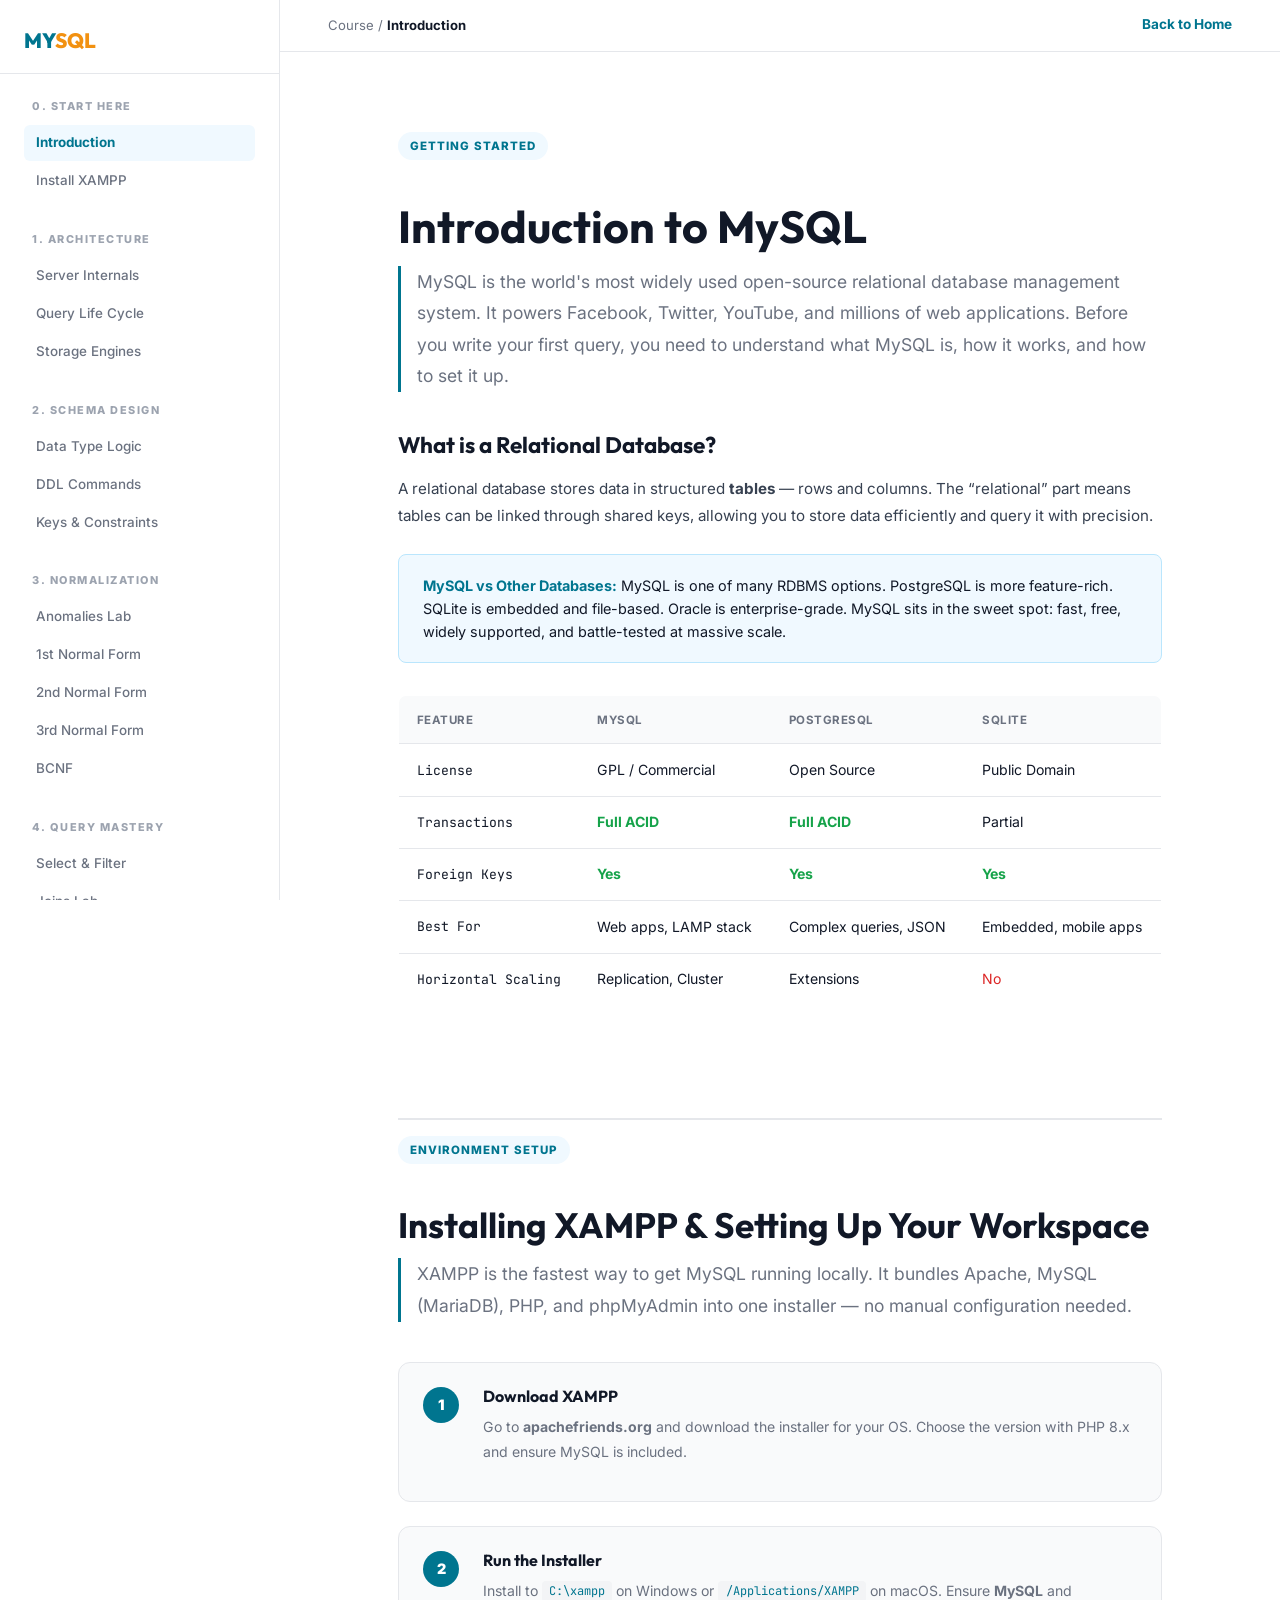
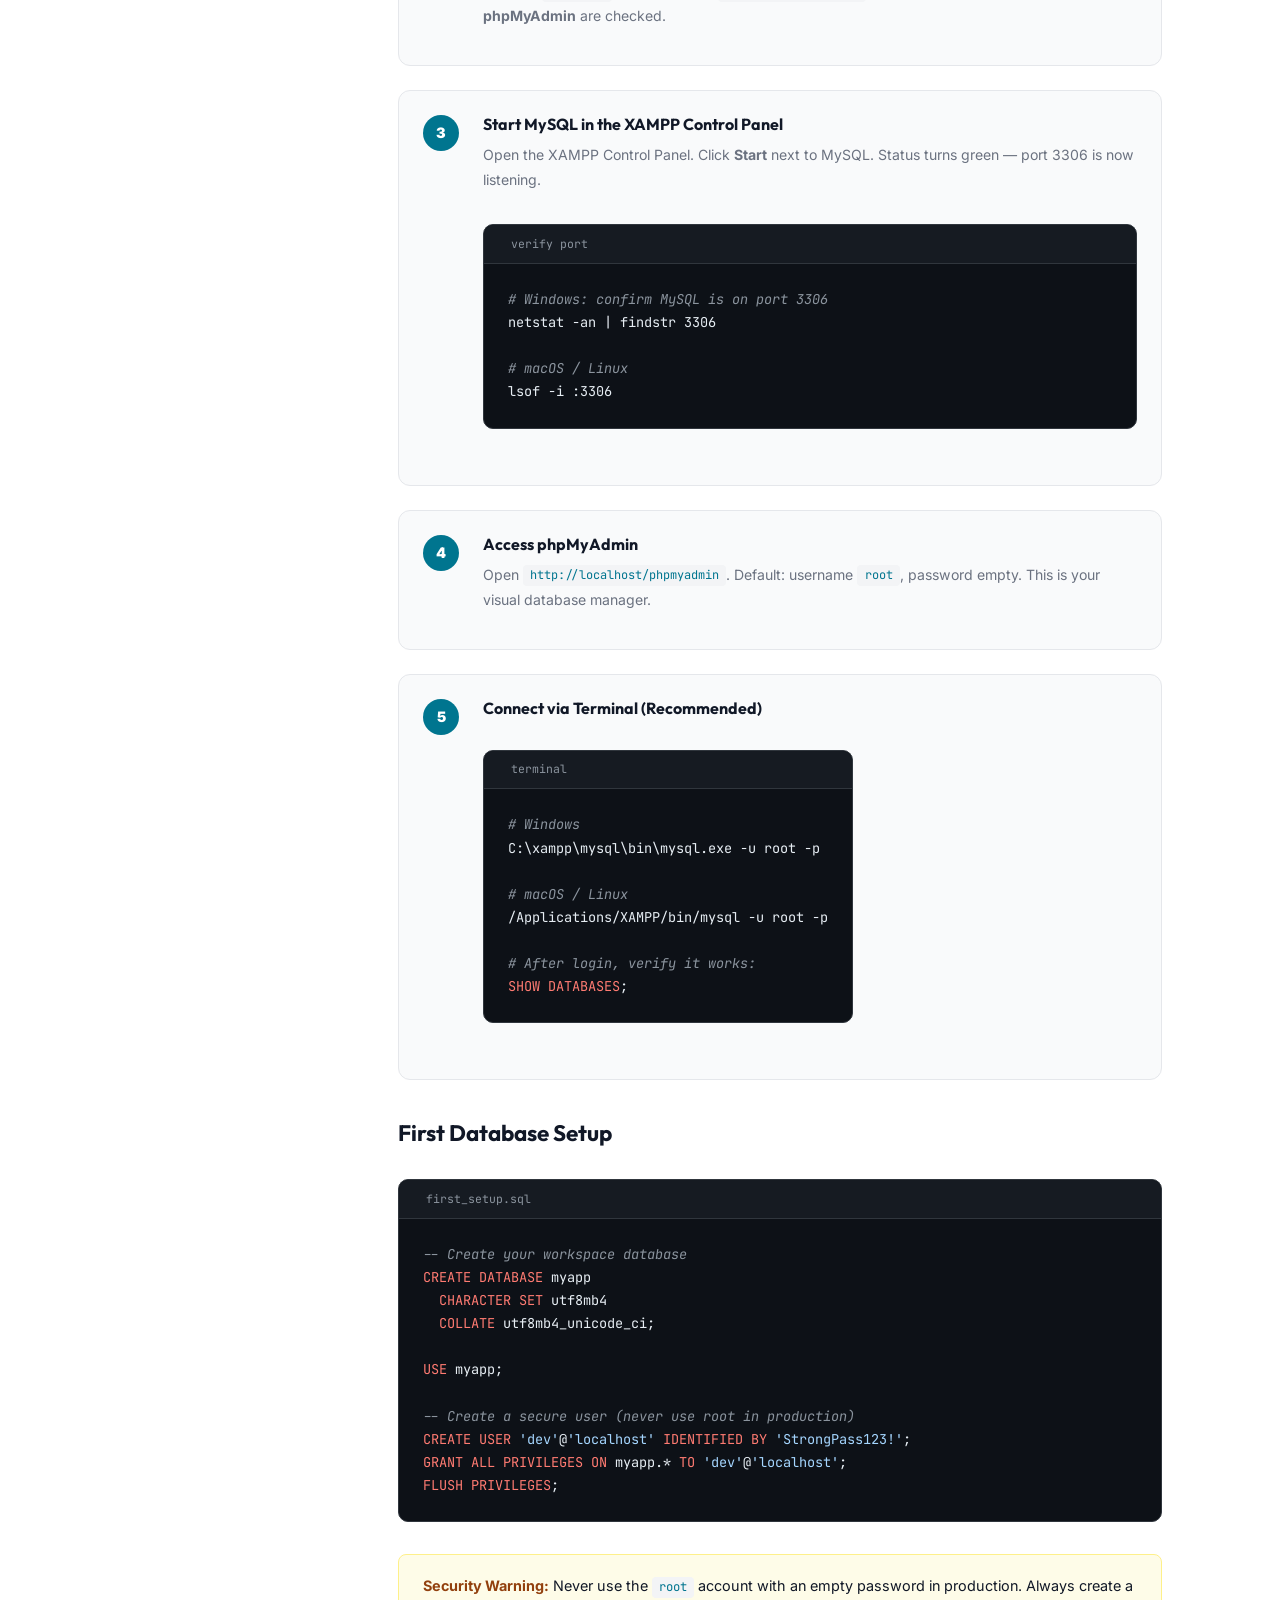
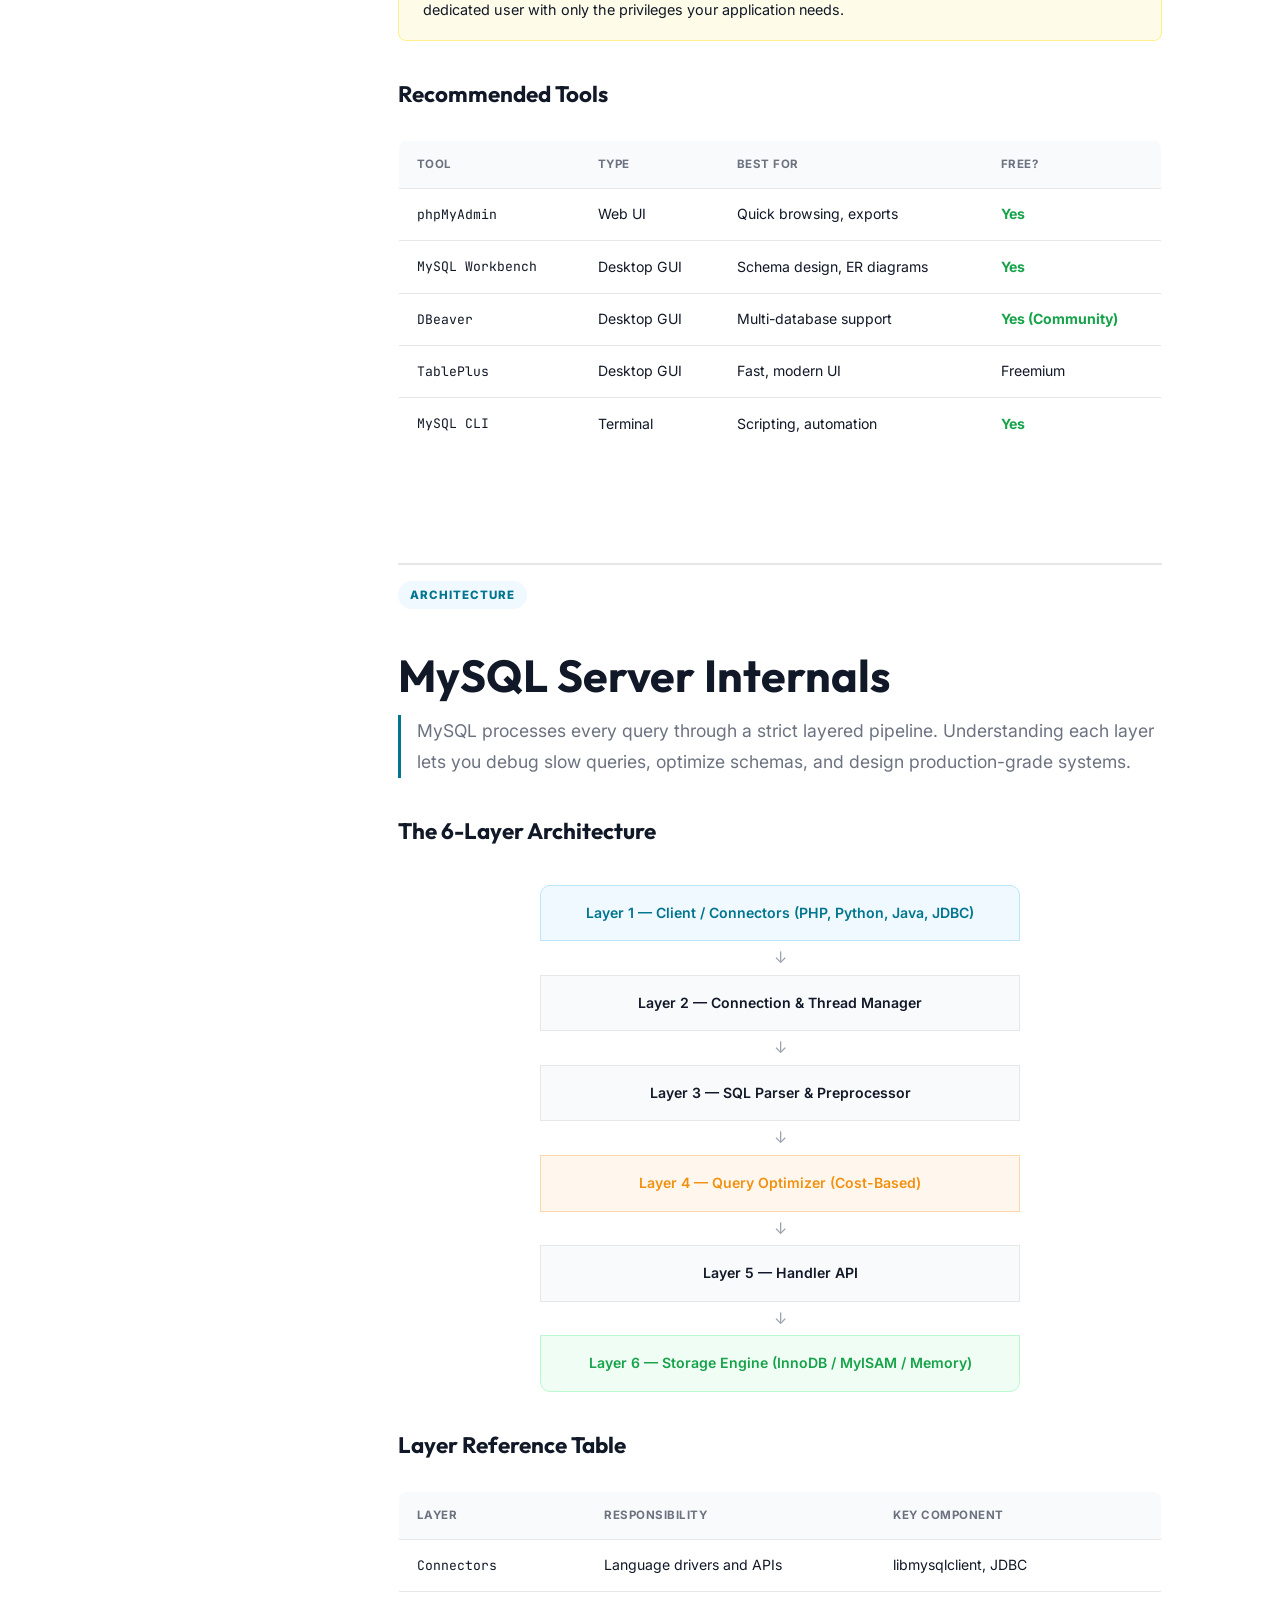
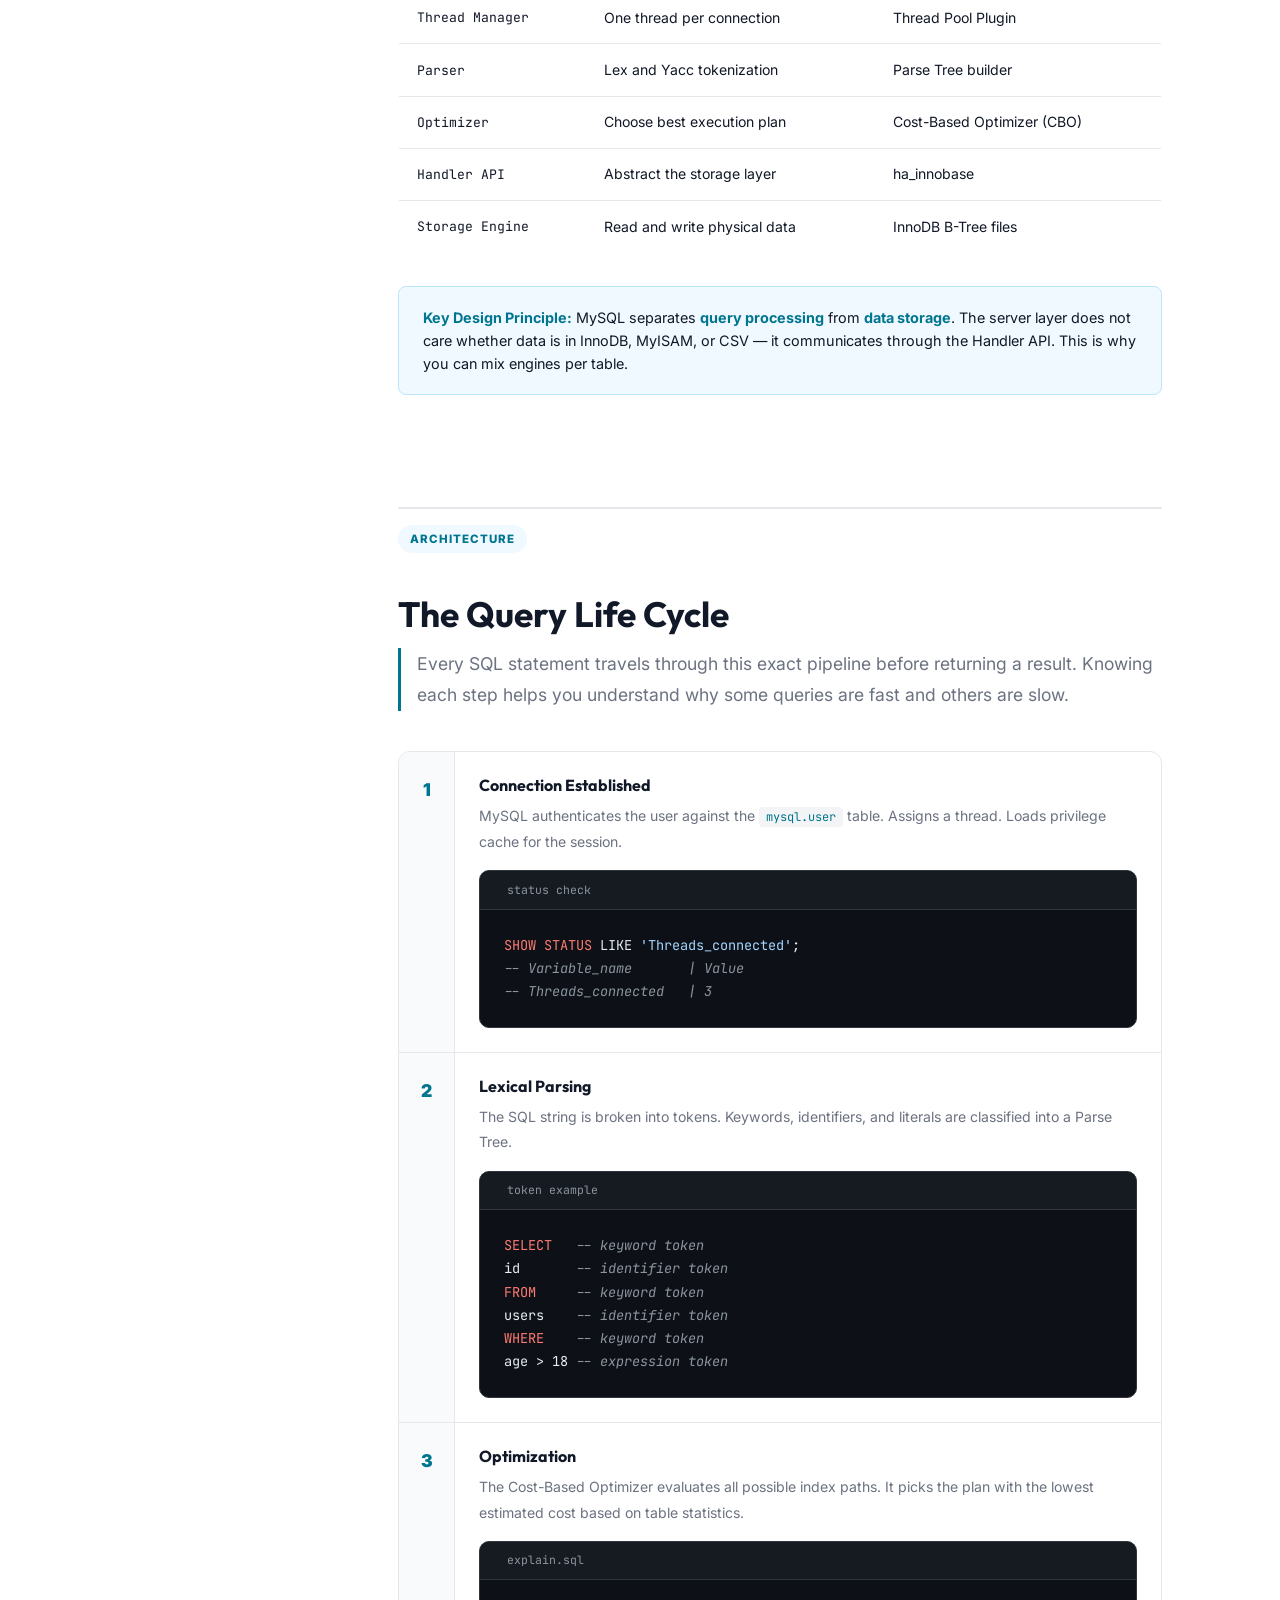
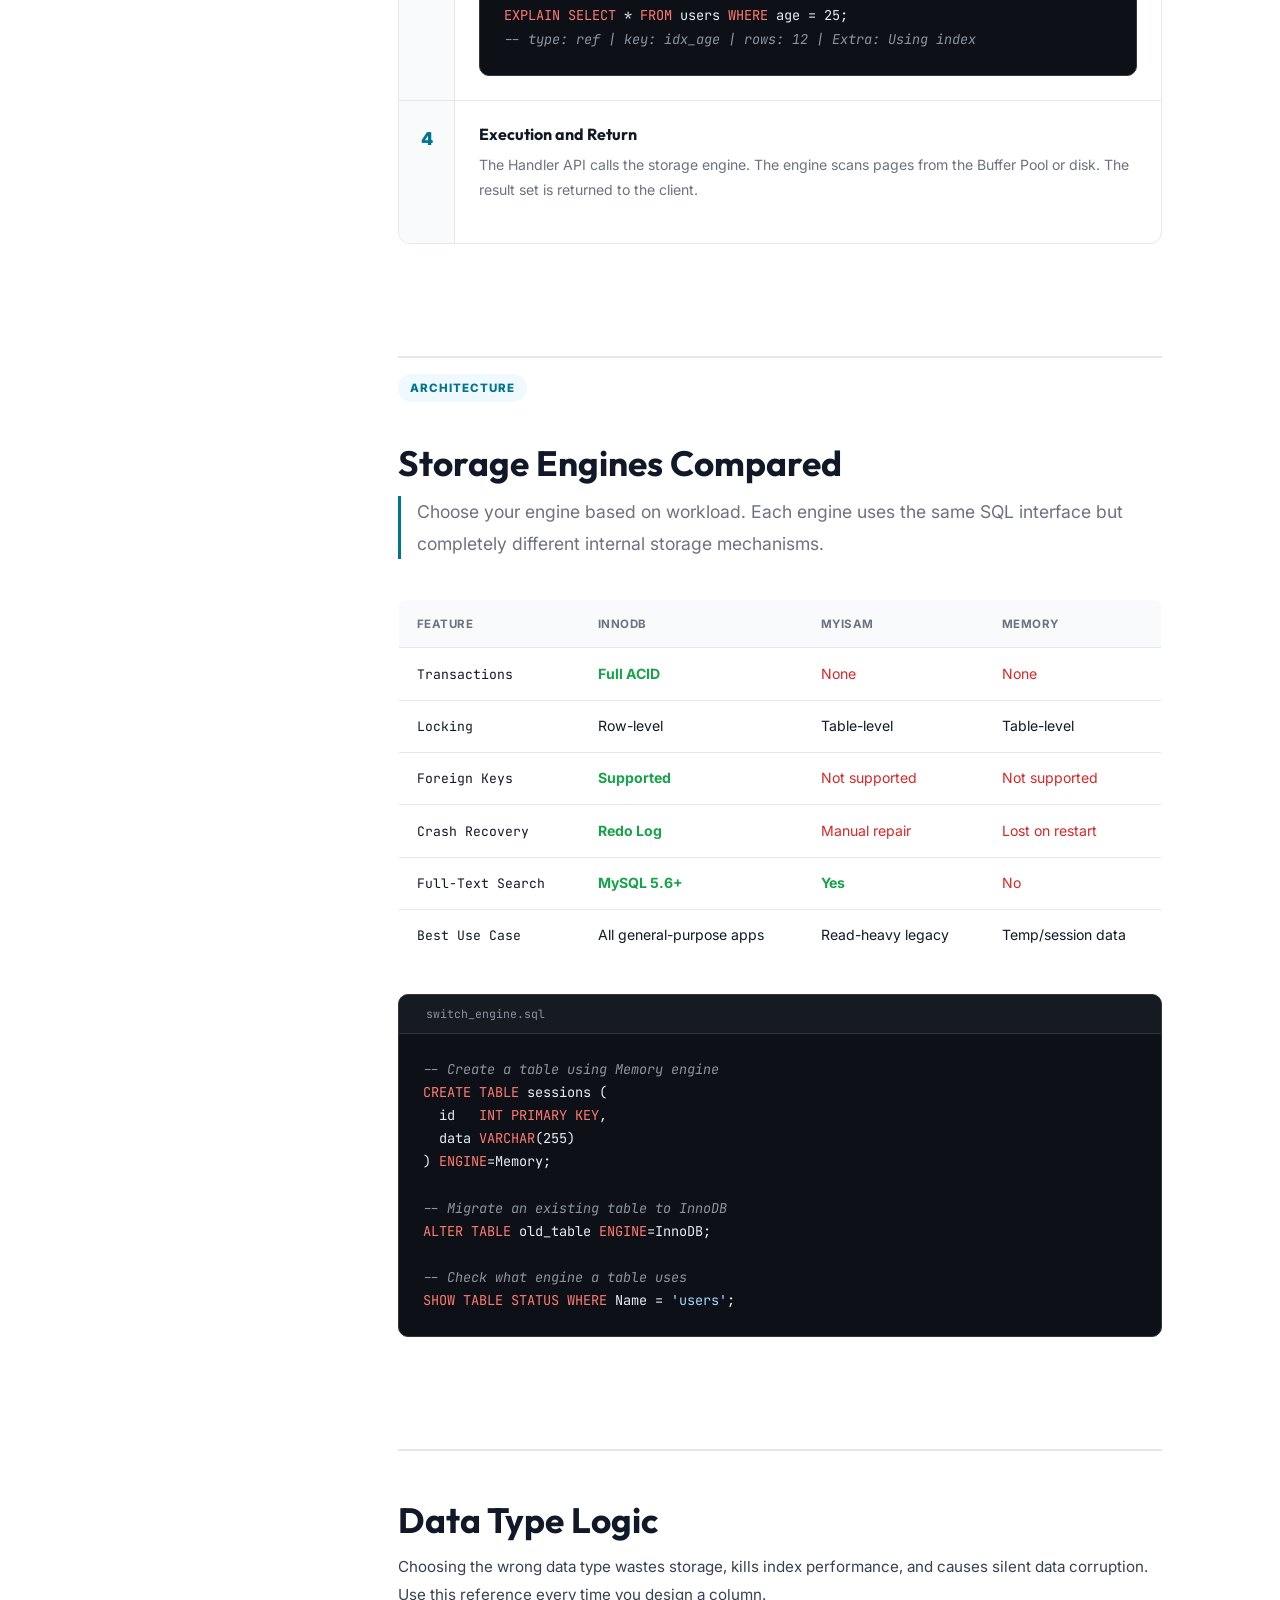
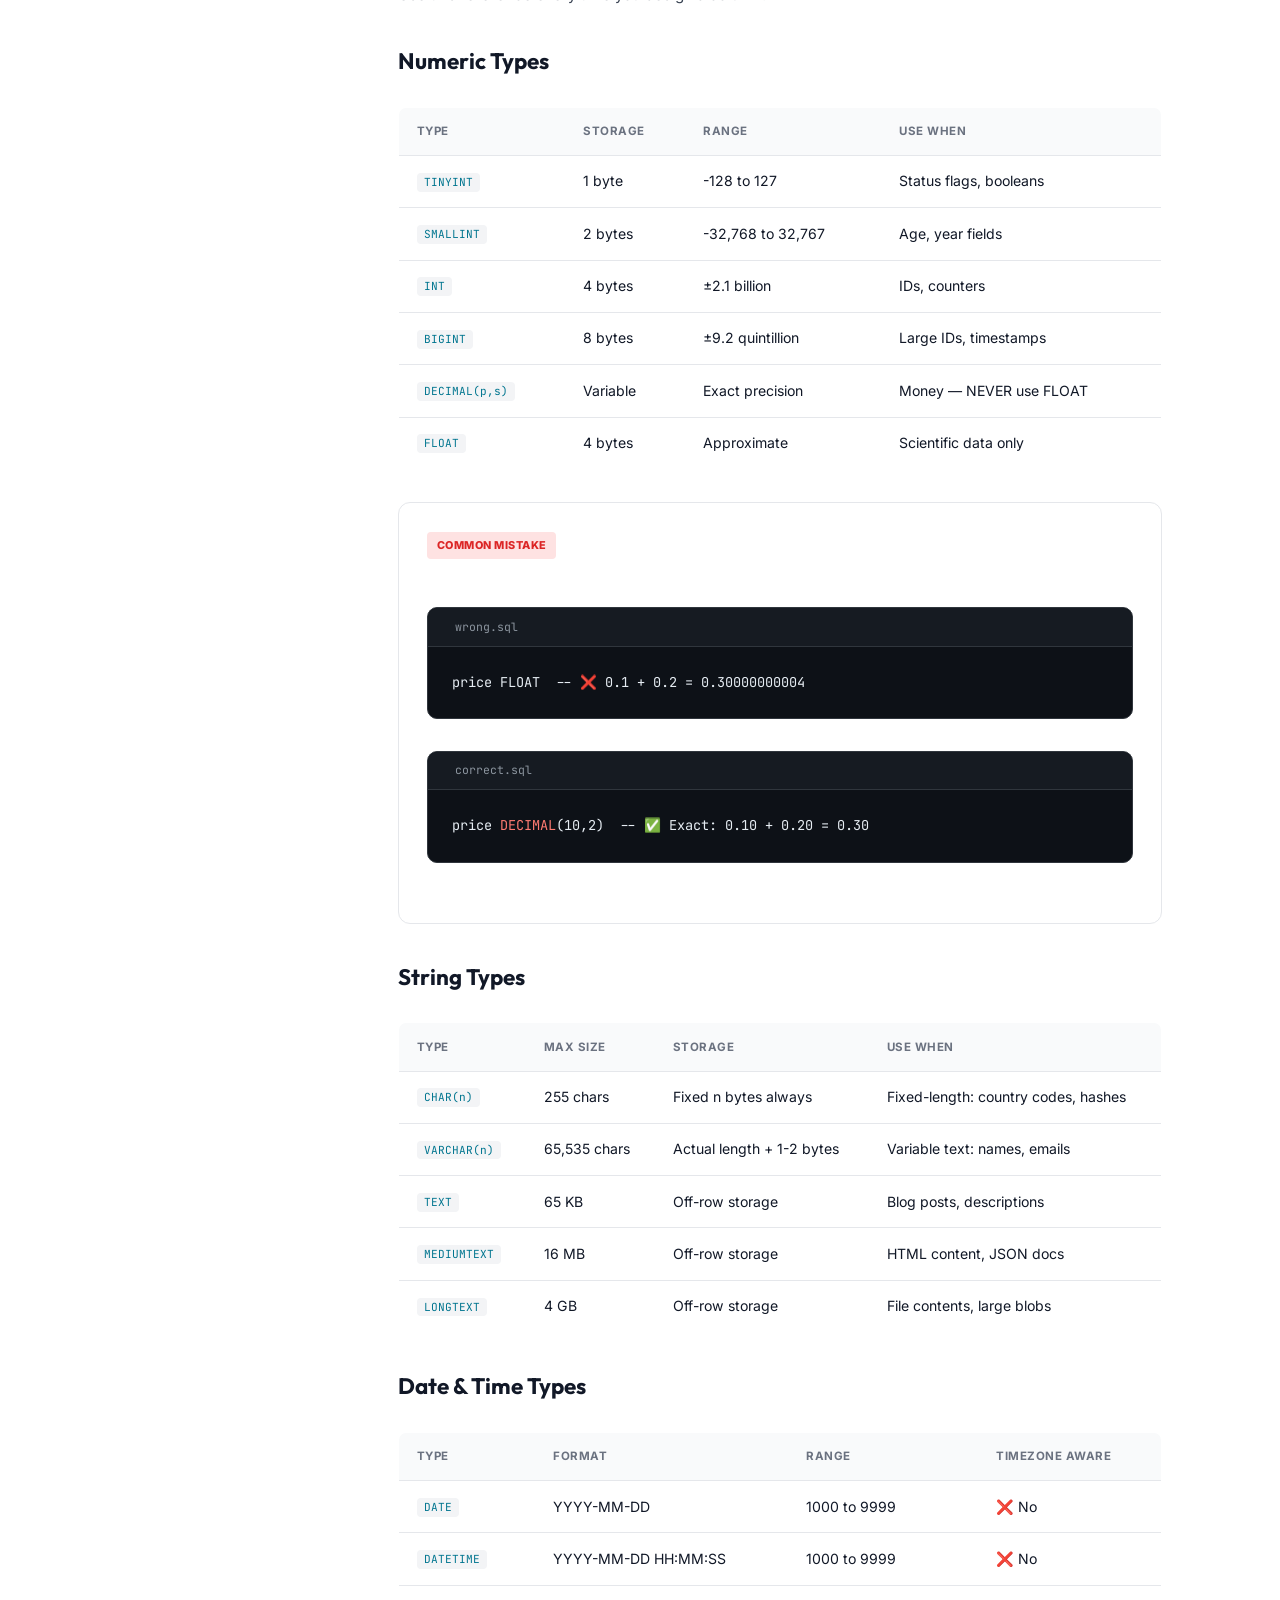
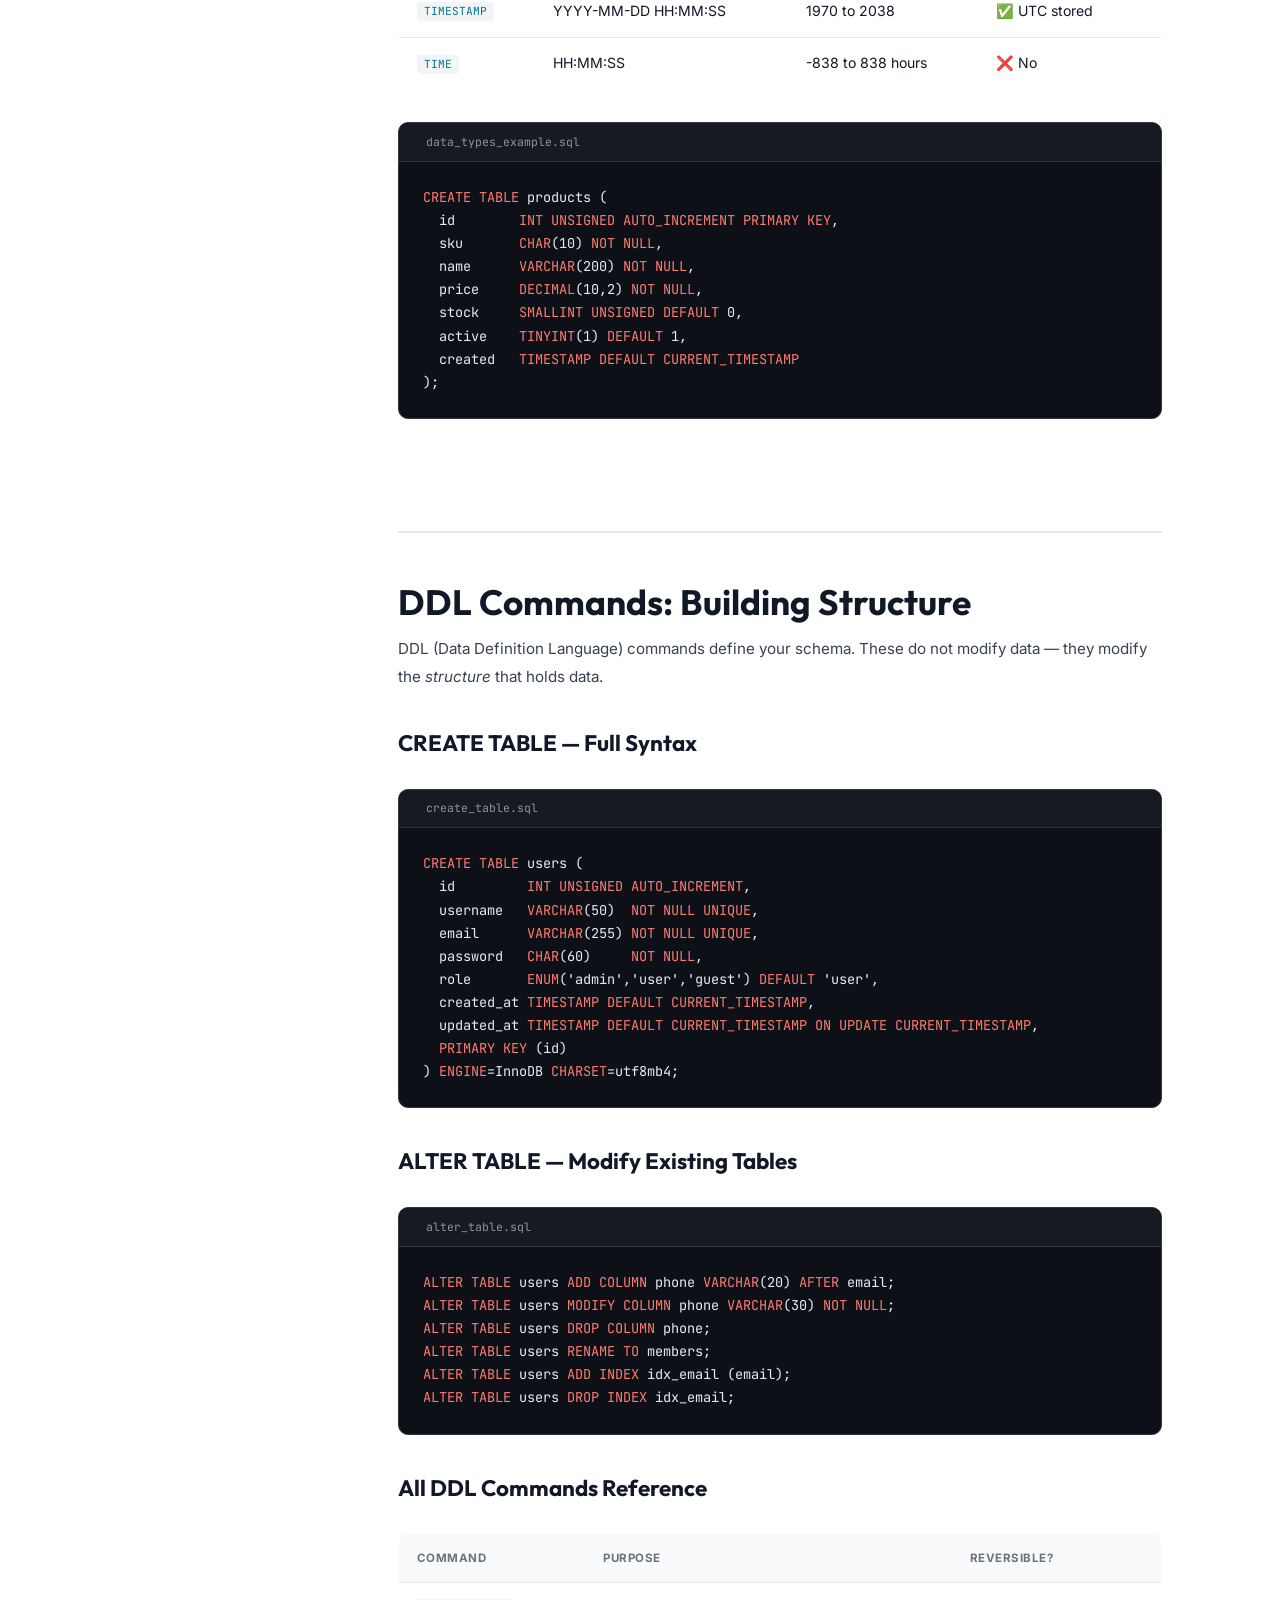
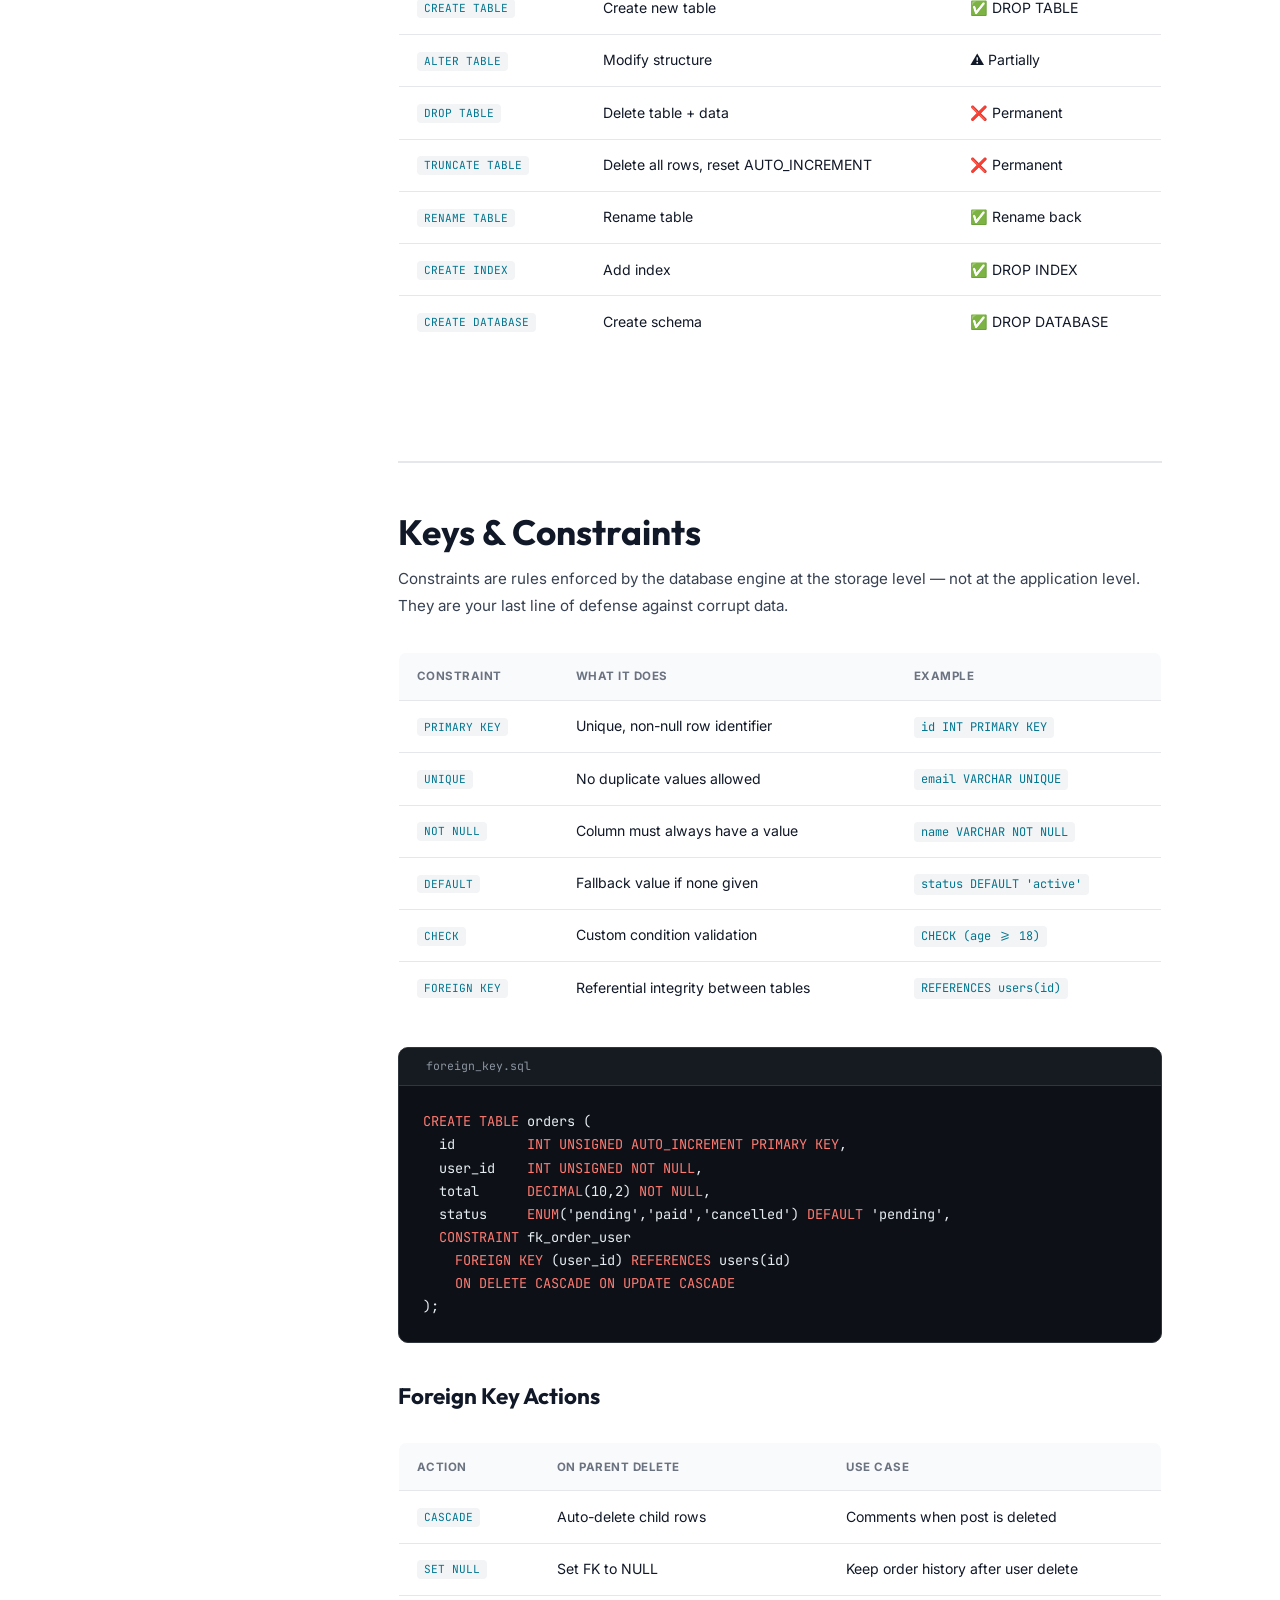
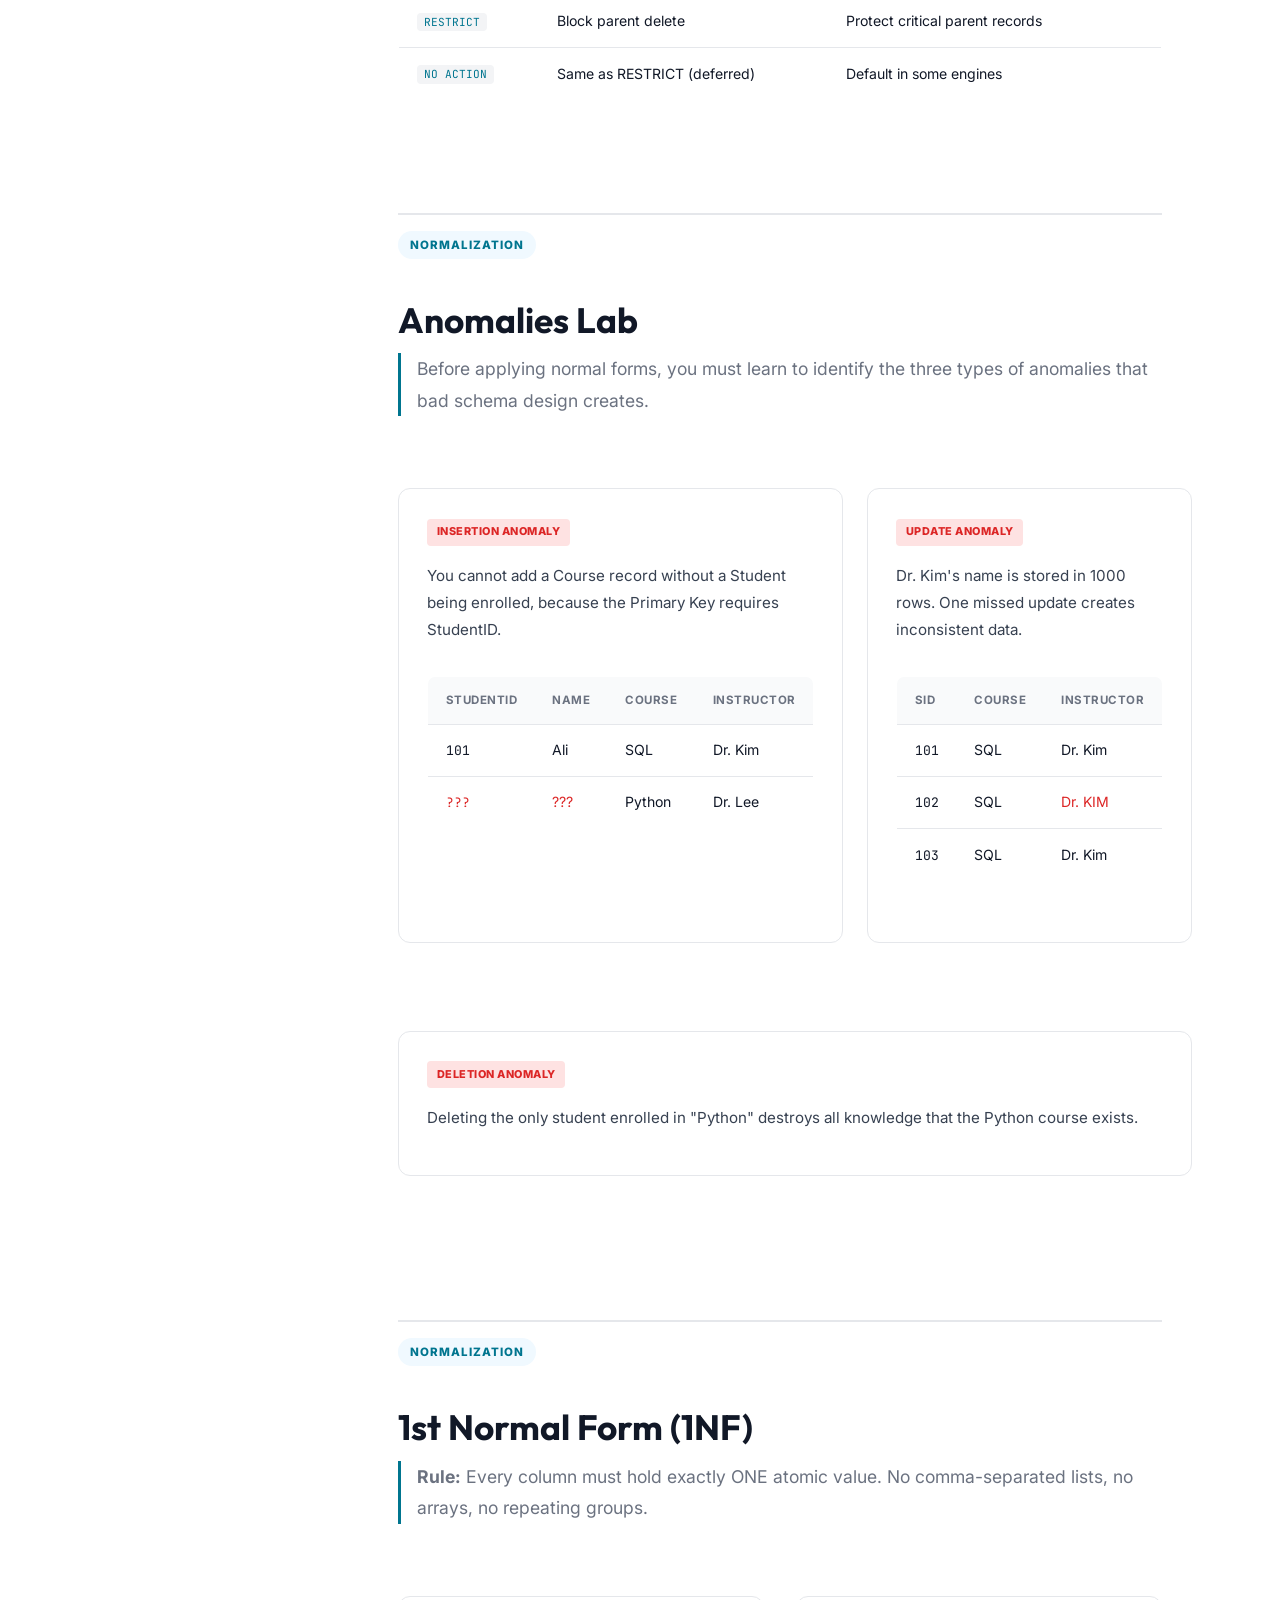
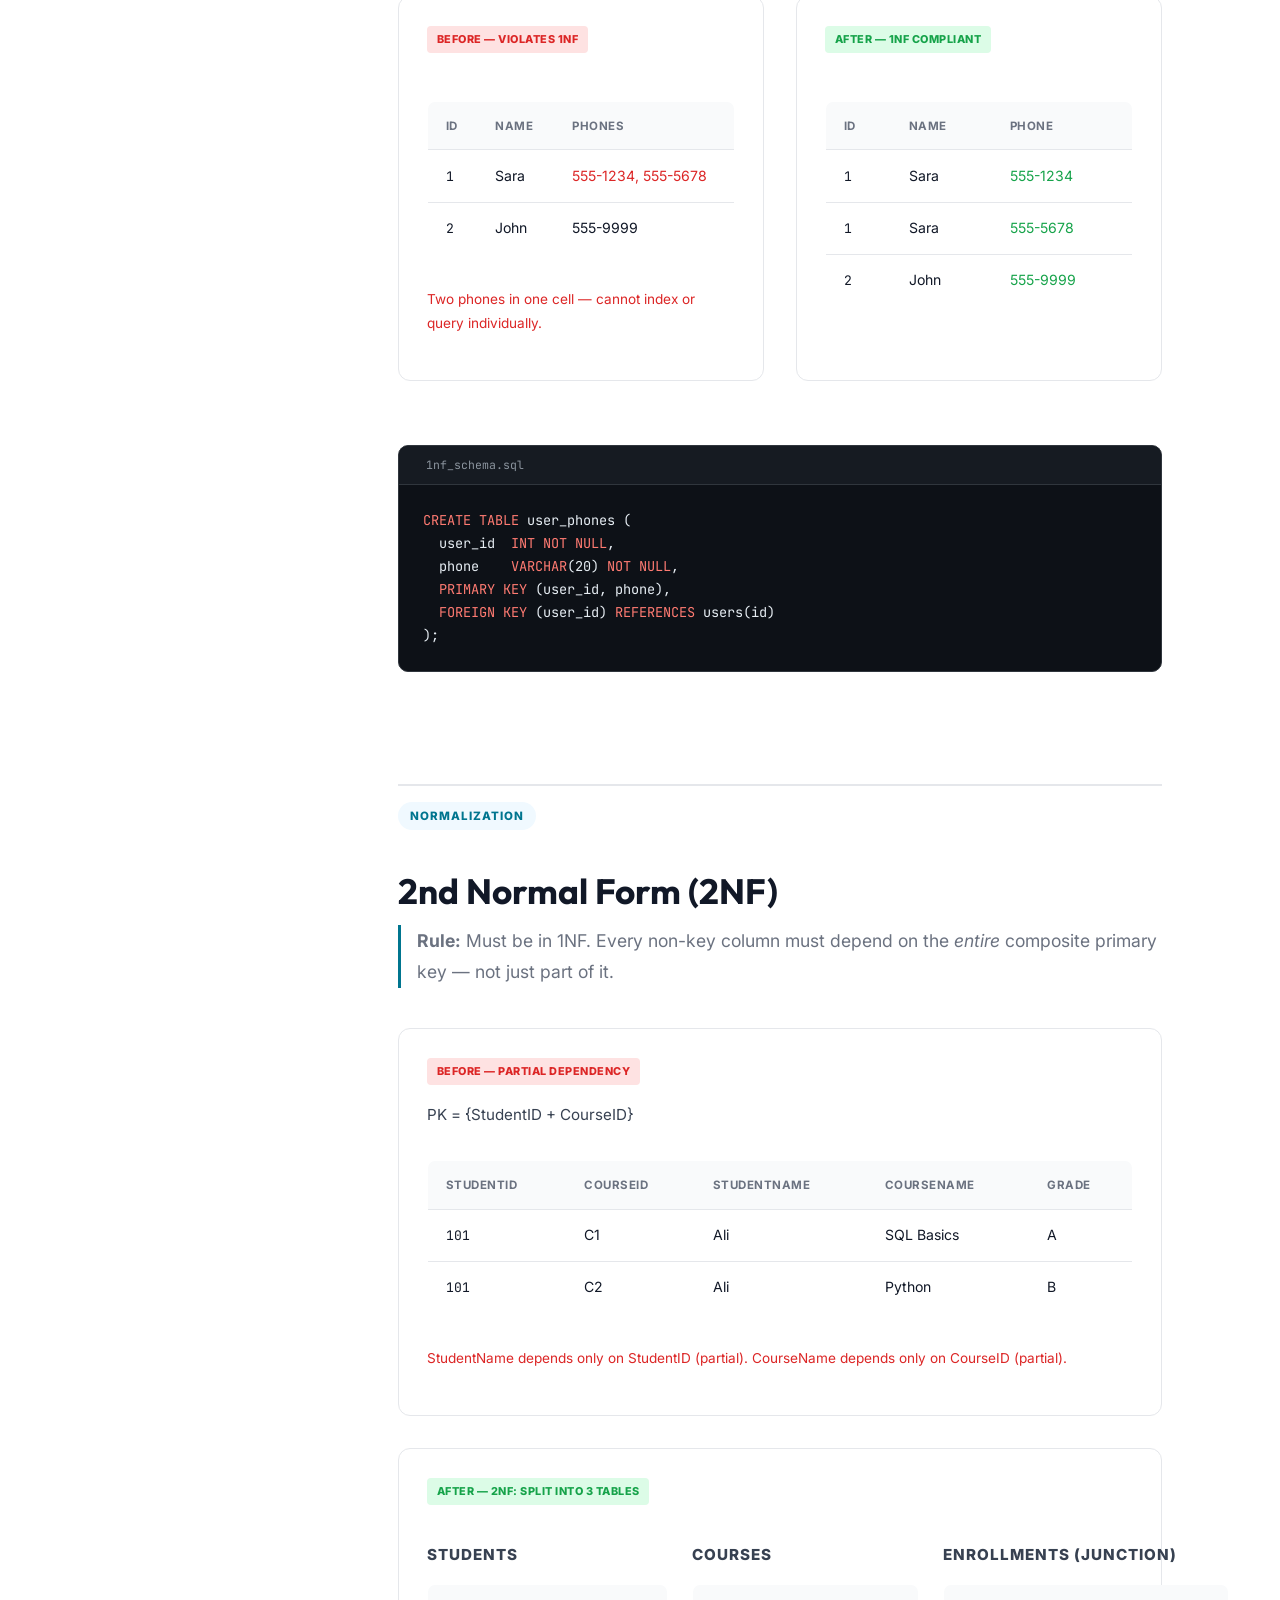
==== mysql_edu/course.html @ fa90d8f5 "add database normalization educational module with interactive labs and styling" ====
﻿<!DOCTYPE html>
<html lang="en">
<head>
    <meta charset="UTF-8">
    <meta name="viewport" content="width=device-width, initial-scale=1.0">
    <title>MySQL Mastery | Full Course</title>
    <link rel="preconnect" href="https://fonts.googleapis.com">
    <link rel="preconnect" href="https://fonts.gstatic.com" crossorigin>
    <link href="https://fonts.googleapis.com/css2?family=Outfit:wght@300;400;600;700;800&family=Inter:wght@300;400;500;600&family=JetBrains+Mono:wght@400;600&display=swap" rel="stylesheet">
    <link rel="stylesheet" href="style.css">
</head>
<body class="course-layout-v2">
    <aside class="course-sidebar">
        <div class="sidebar-logo">
            <a href="index.html"><span class="mysql-blue">MY</span><span class="mysql-orange">SQL</span></a>
        </div>
        <nav class="course-toc">
            <div class="toc-group">
                <span class="toc-title">0. START HERE</span>
                <a href="#intro" class="toc-link active">Introduction</a>
                <a href="#setup-xampp" class="toc-link">Install XAMPP</a>
            </div>
            <div class="toc-group">
                <span class="toc-title">1. ARCHITECTURE</span>
                <a href="#arch-internals" class="toc-link">Server Internals</a>
                <a href="#arch-flow" class="toc-link">Query Life Cycle</a>
                <a href="#arch-engines" class="toc-link">Storage Engines</a>
            </div>
            <div class="toc-group">
                <span class="toc-title">2. SCHEMA DESIGN</span>
                <a href="#design-types" class="toc-link">Data Type Logic</a>
                <a href="#design-ddl" class="toc-link">DDL Commands</a>
                <a href="#design-constraints" class="toc-link">Keys &amp; Constraints</a>
            </div>
            <div class="toc-group">
                <span class="toc-title">3. NORMALIZATION</span>
                <a href="#norm-concept" class="toc-link">Anomalies Lab</a>
                <a href="#norm-1nf" class="toc-link">1st Normal Form</a>
                <a href="#norm-2nf" class="toc-link">2nd Normal Form</a>
                <a href="#norm-3nf" class="toc-link">3rd Normal Form</a>
                <a href="#norm-bcnf" class="toc-link">BCNF</a>
            </div>
            <div class="toc-group">
                <span class="toc-title">4. QUERY MASTERY</span>
                <a href="#query-basics" class="toc-link">Select &amp; Filter</a>
                <a href="#query-joins" class="toc-link">Joins Lab</a>
                <a href="#query-agg" class="toc-link">Aggregation</a>
                <a href="#query-sub" class="toc-link">Subqueries &amp; CTEs</a>
            </div>
            <div class="toc-group">
                <span class="toc-title">5. PERFORMANCE</span>
                <a href="#perf-indexing" class="toc-link">Indexing B-Tree</a>
                <a href="#perf-explain" class="toc-link">EXPLAIN Command</a>
                <a href="#perf-acid" class="toc-link">ACID &amp; Transactions</a>
            </div>
        </nav>
    </aside>
    <main class="course-main">
        <header class="course-top-nav">
            <div class="breadcrumb">Course / <span id="current-module">Introduction</span></div>
            <a href="index.html" class="back-home">Back to Home</a>
        </header>
        <div class="content-wrapper"><section id="intro" class="doc-section">
<div class="section-badge">Getting Started</div>
<h1>Introduction to MySQL</h1>
<p class="section-intro">MySQL is the world's most widely used open-source relational database management system. It powers Facebook, Twitter, YouTube, and millions of web applications. Before you write your first query, you need to understand what MySQL is, how it works, and how to set it up.</p>

<h3>What is a Relational Database?</h3>
<p>A relational database stores data in structured <strong>tables</strong> &mdash; rows and columns. The &ldquo;relational&rdquo; part means tables can be linked through shared keys, allowing you to store data efficiently and query it with precision.</p>

<div class="info-box">
<strong>MySQL vs Other Databases:</strong> MySQL is one of many RDBMS options. PostgreSQL is more feature-rich. SQLite is embedded and file-based. Oracle is enterprise-grade. MySQL sits in the sweet spot: fast, free, widely supported, and battle-tested at massive scale.
</div>

<table class="doc-table">
<thead><tr><th>Feature</th><th>MySQL</th><th>PostgreSQL</th><th>SQLite</th></tr></thead>
<tbody>
<tr><td>License</td><td>GPL / Commercial</td><td>Open Source</td><td>Public Domain</td></tr>
<tr><td>Transactions</td><td class="yes">Full ACID</td><td class="yes">Full ACID</td><td>Partial</td></tr>
<tr><td>Foreign Keys</td><td class="yes">Yes</td><td class="yes">Yes</td><td class="yes">Yes</td></tr>
<tr><td>Best For</td><td>Web apps, LAMP stack</td><td>Complex queries, JSON</td><td>Embedded, mobile apps</td></tr>
<tr><td>Horizontal Scaling</td><td>Replication, Cluster</td><td>Extensions</td><td class="no">No</td></tr>
</tbody>
</table>
</section>

<section id="setup-xampp" class="doc-section">
<div class="section-badge">Environment Setup</div>
<h2>Installing XAMPP &amp; Setting Up Your Workspace</h2>
<p class="section-intro">XAMPP is the fastest way to get MySQL running locally. It bundles Apache, MySQL (MariaDB), PHP, and phpMyAdmin into one installer &mdash; no manual configuration needed.</p>

<div class="install-steps">
  <div class="install-step">
    <div class="install-step-num">1</div>
    <div class="install-step-body">
      <h4>Download XAMPP</h4>
      <p>Go to <strong>apachefriends.org</strong> and download the installer for your OS. Choose the version with PHP 8.x and ensure MySQL is included.</p>
    </div>
  </div>
  <div class="install-step">
    <div class="install-step-num">2</div>
    <div class="install-step-body">
      <h4>Run the Installer</h4>
      <p>Install to <code>C:\xampp</code> on Windows or <code>/Applications/XAMPP</code> on macOS. Ensure <strong>MySQL</strong> and <strong>phpMyAdmin</strong> are checked.</p>
    </div>
  </div>
  <div class="install-step">
    <div class="install-step-num">3</div>
    <div class="install-step-body">
      <h4>Start MySQL in the XAMPP Control Panel</h4>
      <p>Open the XAMPP Control Panel. Click <strong>Start</strong> next to MySQL. Status turns green &mdash; port 3306 is now listening.</p>
      <div class="code-editor"><div class="editor-header">verify port</div>
<pre><span class="cm"># Windows: confirm MySQL is on port 3306</span>
netstat -an | findstr 3306

<span class="cm"># macOS / Linux</span>
lsof -i :3306</pre></div>
    </div>
  </div>
  <div class="install-step">
    <div class="install-step-num">4</div>
    <div class="install-step-body">
      <h4>Access phpMyAdmin</h4>
      <p>Open <code>http://localhost/phpmyadmin</code>. Default: username <code>root</code>, password empty. This is your visual database manager.</p>
    </div>
  </div>
  <div class="install-step">
    <div class="install-step-num">5</div>
    <div class="install-step-body">
      <h4>Connect via Terminal (Recommended)</h4>
      <div class="code-editor"><div class="editor-header">terminal</div>
<pre><span class="cm"># Windows</span>
C:\xampp\mysql\bin\mysql.exe -u root -p

<span class="cm"># macOS / Linux</span>
/Applications/XAMPP/bin/mysql -u root -p

<span class="cm"># After login, verify it works:</span>
<span class="k">SHOW DATABASES</span>;</pre></div>
    </div>
  </div>
</div>

<h3>First Database Setup</h3>
<div class="code-editor"><div class="editor-header">first_setup.sql</div>
<pre><span class="cm">-- Create your workspace database</span>
<span class="k">CREATE DATABASE</span> myapp
  <span class="k">CHARACTER SET</span> utf8mb4
  <span class="k">COLLATE</span> utf8mb4_unicode_ci;

<span class="k">USE</span> myapp;

<span class="cm">-- Create a secure user (never use root in production)</span>
<span class="k">CREATE USER</span> <span class="str">'dev'</span>@<span class="str">'localhost'</span> <span class="k">IDENTIFIED BY</span> <span class="str">'StrongPass123!'</span>;
<span class="k">GRANT ALL PRIVILEGES ON</span> myapp.* <span class="k">TO</span> <span class="str">'dev'</span>@<span class="str">'localhost'</span>;
<span class="k">FLUSH PRIVILEGES</span>;</pre></div>

<div class="warn-box">
<strong>Security Warning:</strong> Never use the <code>root</code> account with an empty password in production. Always create a dedicated user with only the privileges your application needs.
</div>

<h3>Recommended Tools</h3>
<table class="doc-table">
<thead><tr><th>Tool</th><th>Type</th><th>Best For</th><th>Free?</th></tr></thead>
<tbody>
<tr><td>phpMyAdmin</td><td>Web UI</td><td>Quick browsing, exports</td><td class="yes">Yes</td></tr>
<tr><td>MySQL Workbench</td><td>Desktop GUI</td><td>Schema design, ER diagrams</td><td class="yes">Yes</td></tr>
<tr><td>DBeaver</td><td>Desktop GUI</td><td>Multi-database support</td><td class="yes">Yes (Community)</td></tr>
<tr><td>TablePlus</td><td>Desktop GUI</td><td>Fast, modern UI</td><td>Freemium</td></tr>
<tr><td>MySQL CLI</td><td>Terminal</td><td>Scripting, automation</td><td class="yes">Yes</td></tr>
</tbody>
</table>
</section><section id="arch-internals" class="doc-section">
<div class="section-badge">Architecture</div>
<h1>MySQL Server Internals</h1>
<p class="section-intro">MySQL processes every query through a strict layered pipeline. Understanding each layer lets you debug slow queries, optimize schemas, and design production-grade systems.</p>

<h3>The 6-Layer Architecture</h3>
<div class="visual-arch-map">
  <div class="arch-box blue">Layer 1 &mdash; Client / Connectors (PHP, Python, Java, JDBC)</div>
  <div class="arch-arrow">&#8595;</div>
  <div class="arch-box">Layer 2 &mdash; Connection &amp; Thread Manager</div>
  <div class="arch-arrow">&#8595;</div>
  <div class="arch-box">Layer 3 &mdash; SQL Parser &amp; Preprocessor</div>
  <div class="arch-arrow">&#8595;</div>
  <div class="arch-box orange">Layer 4 &mdash; Query Optimizer (Cost-Based)</div>
  <div class="arch-arrow">&#8595;</div>
  <div class="arch-box">Layer 5 &mdash; Handler API</div>
  <div class="arch-arrow">&#8595;</div>
  <div class="arch-box green">Layer 6 &mdash; Storage Engine (InnoDB / MyISAM / Memory)</div>
</div>

<h3>Layer Reference Table</h3>
<table class="doc-table">
  <thead><tr><th>Layer</th><th>Responsibility</th><th>Key Component</th></tr></thead>
  <tbody>
    <tr><td>Connectors</td><td>Language drivers and APIs</td><td>libmysqlclient, JDBC</td></tr>
    <tr><td>Thread Manager</td><td>One thread per connection</td><td>Thread Pool Plugin</td></tr>
    <tr><td>Parser</td><td>Lex and Yacc tokenization</td><td>Parse Tree builder</td></tr>
    <tr><td>Optimizer</td><td>Choose best execution plan</td><td>Cost-Based Optimizer (CBO)</td></tr>
    <tr><td>Handler API</td><td>Abstract the storage layer</td><td>ha_innobase</td></tr>
    <tr><td>Storage Engine</td><td>Read and write physical data</td><td>InnoDB B-Tree files</td></tr>
  </tbody>
</table>

<div class="info-box">
<strong>Key Design Principle:</strong> MySQL separates <strong>query processing</strong> from <strong>data storage</strong>. The server layer does not care whether data is in InnoDB, MyISAM, or CSV &mdash; it communicates through the Handler API. This is why you can mix engines per table.
</div>
</section>

<section id="arch-flow" class="doc-section">
<div class="section-badge">Architecture</div>
<h2>The Query Life Cycle</h2>
<p class="section-intro">Every SQL statement travels through this exact pipeline before returning a result. Knowing each step helps you understand why some queries are fast and others are slow.</p>

<div class="step-blocks">
  <div class="step-block">
    <div class="step-num">1</div>
    <div class="step-body">
      <h4>Connection Established</h4>
      <p>MySQL authenticates the user against the <code>mysql.user</code> table. Assigns a thread. Loads privilege cache for the session.</p>
      <div class="code-editor"><div class="editor-header">status check</div>
<pre><span class="k">SHOW STATUS</span> LIKE <span class="str">'Threads_connected'</span>;
<span class="cm">-- Variable_name       | Value</span>
<span class="cm">-- Threads_connected   | 3</span></pre></div>
    </div>
  </div>
  <div class="step-block">
    <div class="step-num">2</div>
    <div class="step-body">
      <h4>Lexical Parsing</h4>
      <p>The SQL string is broken into tokens. Keywords, identifiers, and literals are classified into a Parse Tree.</p>
      <div class="code-editor"><div class="editor-header">token example</div>
<pre><span class="k">SELECT</span>   <span class="cm">-- keyword token</span>
id       <span class="cm">-- identifier token</span>
<span class="k">FROM</span>     <span class="cm">-- keyword token</span>
users    <span class="cm">-- identifier token</span>
<span class="k">WHERE</span>    <span class="cm">-- keyword token</span>
age &gt; 18 <span class="cm">-- expression token</span></pre></div>
    </div>
  </div>
  <div class="step-block">
    <div class="step-num">3</div>
    <div class="step-body">
      <h4>Optimization</h4>
      <p>The Cost-Based Optimizer evaluates all possible index paths. It picks the plan with the lowest estimated cost based on table statistics.</p>
      <div class="code-editor"><div class="editor-header">explain.sql</div>
<pre><span class="k">EXPLAIN SELECT</span> * <span class="k">FROM</span> users <span class="k">WHERE</span> age = 25;
<span class="cm">-- type: ref | key: idx_age | rows: 12 | Extra: Using index</span></pre></div>
    </div>
  </div>
  <div class="step-block">
    <div class="step-num">4</div>
    <div class="step-body">
      <h4>Execution and Return</h4>
      <p>The Handler API calls the storage engine. The engine scans pages from the Buffer Pool or disk. The result set is returned to the client.</p>
    </div>
  </div>
</div>
</section>

<section id="arch-engines" class="doc-section">
<div class="section-badge">Architecture</div>
<h2>Storage Engines Compared</h2>
<p class="section-intro">Choose your engine based on workload. Each engine uses the same SQL interface but completely different internal storage mechanisms.</p>

<table class="doc-table">
  <thead><tr><th>Feature</th><th>InnoDB</th><th>MyISAM</th><th>Memory</th></tr></thead>
  <tbody>
    <tr><td>Transactions</td><td class="yes">Full ACID</td><td class="no">None</td><td class="no">None</td></tr>
    <tr><td>Locking</td><td>Row-level</td><td>Table-level</td><td>Table-level</td></tr>
    <tr><td>Foreign Keys</td><td class="yes">Supported</td><td class="no">Not supported</td><td class="no">Not supported</td></tr>
    <tr><td>Crash Recovery</td><td class="yes">Redo Log</td><td class="no">Manual repair</td><td class="no">Lost on restart</td></tr>
    <tr><td>Full-Text Search</td><td class="yes">MySQL 5.6+</td><td class="yes">Yes</td><td class="no">No</td></tr>
    <tr><td>Best Use Case</td><td>All general-purpose apps</td><td>Read-heavy legacy</td><td>Temp/session data</td></tr>
  </tbody>
</table>

<div class="code-editor"><div class="editor-header">switch_engine.sql</div>
<pre><span class="cm">-- Create a table using Memory engine</span>
<span class="k">CREATE TABLE</span> sessions (
  id   <span class="k">INT PRIMARY KEY</span>,
  data <span class="k">VARCHAR</span>(255)
) <span class="k">ENGINE</span>=Memory;

<span class="cm">-- Migrate an existing table to InnoDB</span>
<span class="k">ALTER TABLE</span> old_table <span class="k">ENGINE</span>=InnoDB;

<span class="cm">-- Check what engine a table uses</span>
<span class="k">SHOW TABLE STATUS</span> <span class="k">WHERE</span> Name = <span class="str">'users'</span>;</pre></div>
</section>
<section id="design-types" class="doc-section">
<h2>Data Type Logic</h2>
<p>Choosing the wrong data type wastes storage, kills index performance, and causes silent data corruption. Use this reference every time you design a column.</p>

<h3>Numeric Types</h3>
<table class="doc-table">
  <thead><tr><th>Type</th><th>Storage</th><th>Range</th><th>Use When</th></tr></thead>
  <tbody>
    <tr><td><code>TINYINT</code></td><td>1 byte</td><td>-128 to 127</td><td>Status flags, booleans</td></tr>
    <tr><td><code>SMALLINT</code></td><td>2 bytes</td><td>-32,768 to 32,767</td><td>Age, year fields</td></tr>
    <tr><td><code>INT</code></td><td>4 bytes</td><td>±2.1 billion</td><td>IDs, counters</td></tr>
    <tr><td><code>BIGINT</code></td><td>8 bytes</td><td>±9.2 quintillion</td><td>Large IDs, timestamps</td></tr>
    <tr><td><code>DECIMAL(p,s)</code></td><td>Variable</td><td>Exact precision</td><td>Money — NEVER use FLOAT</td></tr>
    <tr><td><code>FLOAT</code></td><td>4 bytes</td><td>Approximate</td><td>Scientific data only</td></tr>
  </tbody>
</table>

<div class="lab-box"><span class="lab-tag error">Common Mistake</span>
<div class="code-editor"><div class="editor-header">wrong.sql</div>
<pre>price FLOAT  -- ❌ 0.1 + 0.2 = 0.30000000004</pre></div>
<div class="code-editor"><div class="editor-header">correct.sql</div>
<pre>price <span class="k">DECIMAL</span>(10,2)  -- ✅ Exact: 0.10 + 0.20 = 0.30</pre></div>
</div>

<h3>String Types</h3>
<table class="doc-table">
  <thead><tr><th>Type</th><th>Max Size</th><th>Storage</th><th>Use When</th></tr></thead>
  <tbody>
    <tr><td><code>CHAR(n)</code></td><td>255 chars</td><td>Fixed n bytes always</td><td>Fixed-length: country codes, hashes</td></tr>
    <tr><td><code>VARCHAR(n)</code></td><td>65,535 chars</td><td>Actual length + 1-2 bytes</td><td>Variable text: names, emails</td></tr>
    <tr><td><code>TEXT</code></td><td>65 KB</td><td>Off-row storage</td><td>Blog posts, descriptions</td></tr>
    <tr><td><code>MEDIUMTEXT</code></td><td>16 MB</td><td>Off-row storage</td><td>HTML content, JSON docs</td></tr>
    <tr><td><code>LONGTEXT</code></td><td>4 GB</td><td>Off-row storage</td><td>File contents, large blobs</td></tr>
  </tbody>
</table>

<h3>Date & Time Types</h3>
<table class="doc-table">
  <thead><tr><th>Type</th><th>Format</th><th>Range</th><th>Timezone Aware</th></tr></thead>
  <tbody>
    <tr><td><code>DATE</code></td><td>YYYY-MM-DD</td><td>1000 to 9999</td><td>❌ No</td></tr>
    <tr><td><code>DATETIME</code></td><td>YYYY-MM-DD HH:MM:SS</td><td>1000 to 9999</td><td>❌ No</td></tr>
    <tr><td><code>TIMESTAMP</code></td><td>YYYY-MM-DD HH:MM:SS</td><td>1970 to 2038</td><td>✅ UTC stored</td></tr>
    <tr><td><code>TIME</code></td><td>HH:MM:SS</td><td>-838 to 838 hours</td><td>❌ No</td></tr>
  </tbody>
</table>

<div class="code-editor"><div class="editor-header">data_types_example.sql</div>
<pre><span class="k">CREATE TABLE</span> products (
  id        <span class="k">INT UNSIGNED AUTO_INCREMENT PRIMARY KEY</span>,
  sku       <span class="k">CHAR</span>(10) <span class="k">NOT NULL</span>,
  name      <span class="k">VARCHAR</span>(200) <span class="k">NOT NULL</span>,
  price     <span class="k">DECIMAL</span>(10,2) <span class="k">NOT NULL</span>,
  stock     <span class="k">SMALLINT UNSIGNED DEFAULT</span> 0,
  active    <span class="k">TINYINT</span>(1) <span class="k">DEFAULT</span> 1,
  created   <span class="k">TIMESTAMP DEFAULT CURRENT_TIMESTAMP</span>
);</pre></div>
</section>

<section id="design-ddl" class="doc-section">
<h2>DDL Commands: Building Structure</h2>
<p>DDL (Data Definition Language) commands define your schema. These do not modify data — they modify the <em>structure</em> that holds data.</p>

<h3>CREATE TABLE — Full Syntax</h3>
<div class="code-editor"><div class="editor-header">create_table.sql</div>
<pre><span class="k">CREATE TABLE</span> users (
  id         <span class="k">INT UNSIGNED AUTO_INCREMENT</span>,
  username   <span class="k">VARCHAR</span>(50)  <span class="k">NOT NULL UNIQUE</span>,
  email      <span class="k">VARCHAR</span>(255) <span class="k">NOT NULL UNIQUE</span>,
  password   <span class="k">CHAR</span>(60)     <span class="k">NOT NULL</span>,
  role       <span class="k">ENUM</span>('admin','user','guest') <span class="k">DEFAULT</span> 'user',
  created_at <span class="k">TIMESTAMP DEFAULT CURRENT_TIMESTAMP</span>,
  updated_at <span class="k">TIMESTAMP DEFAULT CURRENT_TIMESTAMP ON UPDATE CURRENT_TIMESTAMP</span>,
  <span class="k">PRIMARY KEY</span> (id)
) <span class="k">ENGINE</span>=InnoDB <span class="k">CHARSET</span>=utf8mb4;</pre></div>

<h3>ALTER TABLE — Modify Existing Tables</h3>
<div class="code-editor"><div class="editor-header">alter_table.sql</div>
<pre><span class="k">ALTER TABLE</span> users <span class="k">ADD COLUMN</span> phone <span class="k">VARCHAR</span>(20) <span class="k">AFTER</span> email;
<span class="k">ALTER TABLE</span> users <span class="k">MODIFY COLUMN</span> phone <span class="k">VARCHAR</span>(30) <span class="k">NOT NULL</span>;
<span class="k">ALTER TABLE</span> users <span class="k">DROP COLUMN</span> phone;
<span class="k">ALTER TABLE</span> users <span class="k">RENAME TO</span> members;
<span class="k">ALTER TABLE</span> users <span class="k">ADD INDEX</span> idx_email (email);
<span class="k">ALTER TABLE</span> users <span class="k">DROP INDEX</span> idx_email;</pre></div>

<h3>All DDL Commands Reference</h3>
<table class="doc-table">
  <thead><tr><th>Command</th><th>Purpose</th><th>Reversible?</th></tr></thead>
  <tbody>
    <tr><td><code>CREATE TABLE</code></td><td>Create new table</td><td>✅ DROP TABLE</td></tr>
    <tr><td><code>ALTER TABLE</code></td><td>Modify structure</td><td>⚠️ Partially</td></tr>
    <tr><td><code>DROP TABLE</code></td><td>Delete table + data</td><td>❌ Permanent</td></tr>
    <tr><td><code>TRUNCATE TABLE</code></td><td>Delete all rows, reset AUTO_INCREMENT</td><td>❌ Permanent</td></tr>
    <tr><td><code>RENAME TABLE</code></td><td>Rename table</td><td>✅ Rename back</td></tr>
    <tr><td><code>CREATE INDEX</code></td><td>Add index</td><td>✅ DROP INDEX</td></tr>
    <tr><td><code>CREATE DATABASE</code></td><td>Create schema</td><td>✅ DROP DATABASE</td></tr>
  </tbody>
</table>
</section>

<section id="design-constraints" class="doc-section">
<h2>Keys &amp; Constraints</h2>
<p>Constraints are rules enforced by the database engine at the storage level — not at the application level. They are your last line of defense against corrupt data.</p>

<table class="doc-table">
  <thead><tr><th>Constraint</th><th>What It Does</th><th>Example</th></tr></thead>
  <tbody>
    <tr><td><code>PRIMARY KEY</code></td><td>Unique, non-null row identifier</td><td><code>id INT PRIMARY KEY</code></td></tr>
    <tr><td><code>UNIQUE</code></td><td>No duplicate values allowed</td><td><code>email VARCHAR UNIQUE</code></td></tr>
    <tr><td><code>NOT NULL</code></td><td>Column must always have a value</td><td><code>name VARCHAR NOT NULL</code></td></tr>
    <tr><td><code>DEFAULT</code></td><td>Fallback value if none given</td><td><code>status DEFAULT 'active'</code></td></tr>
    <tr><td><code>CHECK</code></td><td>Custom condition validation</td><td><code>CHECK (age >= 18)</code></td></tr>
    <tr><td><code>FOREIGN KEY</code></td><td>Referential integrity between tables</td><td><code>REFERENCES users(id)</code></td></tr>
  </tbody>
</table>

<div class="code-editor"><div class="editor-header">foreign_key.sql</div>
<pre><span class="k">CREATE TABLE</span> orders (
  id         <span class="k">INT UNSIGNED AUTO_INCREMENT PRIMARY KEY</span>,
  user_id    <span class="k">INT UNSIGNED NOT NULL</span>,
  total      <span class="k">DECIMAL</span>(10,2) <span class="k">NOT NULL</span>,
  status     <span class="k">ENUM</span>('pending','paid','cancelled') <span class="k">DEFAULT</span> 'pending',
  <span class="k">CONSTRAINT</span> fk_order_user
    <span class="k">FOREIGN KEY</span> (user_id) <span class="k">REFERENCES</span> users(id)
    <span class="k">ON DELETE CASCADE ON UPDATE CASCADE</span>
);</pre></div>

<h3>Foreign Key Actions</h3>
<table class="doc-table">
  <thead><tr><th>Action</th><th>On Parent Delete</th><th>Use Case</th></tr></thead>
  <tbody>
    <tr><td><code>CASCADE</code></td><td>Auto-delete child rows</td><td>Comments when post is deleted</td></tr>
    <tr><td><code>SET NULL</code></td><td>Set FK to NULL</td><td>Keep order history after user delete</td></tr>
    <tr><td><code>RESTRICT</code></td><td>Block parent delete</td><td>Protect critical parent records</td></tr>
    <tr><td><code>NO ACTION</code></td><td>Same as RESTRICT (deferred)</td><td>Default in some engines</td></tr>
  </tbody>
</table>
</section>
<section id="norm-concept" class="doc-section">
<div class="section-badge">Normalization</div>
<h2>Anomalies Lab</h2>
<p class="section-intro">Before applying normal forms, you must learn to identify the three types of anomalies that bad schema design creates.</p>

<div class="anomaly-grid">
  <div class="lab-box">
    <span class="lab-tag error">Insertion Anomaly</span>
    <p>You cannot add a Course record without a Student being enrolled, because the Primary Key requires StudentID.</p>
    <table class="doc-table">
      <thead><tr><th>StudentID</th><th>Name</th><th>Course</th><th>Instructor</th></tr></thead>
      <tbody>
        <tr><td>101</td><td>Ali</td><td>SQL</td><td>Dr. Kim</td></tr>
        <tr><td style="color:#dc2626">???</td><td style="color:#dc2626">???</td><td>Python</td><td>Dr. Lee</td></tr>
      </tbody>
    </table>
  </div>
  <div class="lab-box">
    <span class="lab-tag error">Update Anomaly</span>
    <p>Dr. Kim's name is stored in 1000 rows. One missed update creates inconsistent data.</p>
    <table class="doc-table">
      <thead><tr><th>SID</th><th>Course</th><th>Instructor</th></tr></thead>
      <tbody>
        <tr><td>101</td><td>SQL</td><td>Dr. Kim</td></tr>
        <tr><td>102</td><td>SQL</td><td style="color:#dc2626">Dr. KIM</td></tr>
        <tr><td>103</td><td>SQL</td><td>Dr. Kim</td></tr>
      </tbody>
    </table>
  </div>
  <div class="lab-box anomaly-full">
    <span class="lab-tag error">Deletion Anomaly</span>
    <p>Deleting the only student enrolled in &quot;Python&quot; destroys all knowledge that the Python course exists.</p>
  </div>
</div>
</section>

<section id="norm-1nf" class="doc-section">
<div class="section-badge">Normalization</div>
<h2>1st Normal Form (1NF)</h2>
<p class="section-intro"><strong>Rule:</strong> Every column must hold exactly ONE atomic value. No comma-separated lists, no arrays, no repeating groups.</p>

<div class="practical-split">
  <div class="lab-box">
    <span class="lab-tag error">BEFORE &mdash; Violates 1NF</span>
    <table class="doc-table">
      <thead><tr><th>ID</th><th>Name</th><th>Phones</th></tr></thead>
      <tbody>
        <tr><td>1</td><td>Sara</td><td style="color:#dc2626">555-1234, 555-5678</td></tr>
        <tr><td>2</td><td>John</td><td>555-9999</td></tr>
      </tbody>
    </table>
    <p style="color:#dc2626;margin-top:0.75rem;font-size:0.85rem">Two phones in one cell &mdash; cannot index or query individually.</p>
  </div>
  <div class="lab-box">
    <span class="lab-tag success">AFTER &mdash; 1NF Compliant</span>
    <table class="doc-table">
      <thead><tr><th>ID</th><th>Name</th><th>Phone</th></tr></thead>
      <tbody>
        <tr><td>1</td><td>Sara</td><td style="color:#16a34a">555-1234</td></tr>
        <tr><td>1</td><td>Sara</td><td style="color:#16a34a">555-5678</td></tr>
        <tr><td>2</td><td>John</td><td style="color:#16a34a">555-9999</td></tr>
      </tbody>
    </table>
  </div>
</div>

<div class="code-editor"><div class="editor-header">1nf_schema.sql</div>
<pre><span class="k">CREATE TABLE</span> user_phones (
  user_id  <span class="k">INT NOT NULL</span>,
  phone    <span class="k">VARCHAR</span>(20) <span class="k">NOT NULL</span>,
  <span class="k">PRIMARY KEY</span> (user_id, phone),
  <span class="k">FOREIGN KEY</span> (user_id) <span class="k">REFERENCES</span> users(id)
);</pre></div>
</section>

<section id="norm-2nf" class="doc-section">
<div class="section-badge">Normalization</div>
<h2>2nd Normal Form (2NF)</h2>
<p class="section-intro"><strong>Rule:</strong> Must be in 1NF. Every non-key column must depend on the <em>entire</em> composite primary key &mdash; not just part of it.</p>

<div class="lab-box">
  <span class="lab-tag error">BEFORE &mdash; Partial Dependency</span>
  <p style="margin-bottom:1rem">PK = {StudentID + CourseID}</p>
  <table class="doc-table">
    <thead><tr><th>StudentID</th><th>CourseID</th><th>StudentName</th><th>CourseName</th><th>Grade</th></tr></thead>
    <tbody>
      <tr><td>101</td><td>C1</td><td>Ali</td><td>SQL Basics</td><td>A</td></tr>
      <tr><td>101</td><td>C2</td><td>Ali</td><td>Python</td><td>B</td></tr>
    </tbody>
  </table>
  <p style="color:#dc2626;margin-top:0.75rem;font-size:0.85rem">StudentName depends only on StudentID (partial). CourseName depends only on CourseID (partial).</p>
</div>

<div class="lab-box">
  <span class="lab-tag success">AFTER &mdash; 2NF: Split into 3 Tables</span>
  <div class="three-table-grid">
    <div>
      <p class="table-label-text">Students</p>
      <table class="doc-table">
        <thead><tr><th>StudentID PK</th><th>StudentName</th></tr></thead>
        <tbody><tr><td>101</td><td>Ali</td></tr></tbody>
      </table>
    </div>
    <div>
      <p class="table-label-text">Courses</p>
      <table class="doc-table">
        <thead><tr><th>CourseID PK</th><th>CourseName</th></tr></thead>
        <tbody>
          <tr><td>C1</td><td>SQL Basics</td></tr>
          <tr><td>C2</td><td>Python</td></tr>
        </tbody>
      </table>
    </div>
    <div>
      <p class="table-label-text">Enrollments (junction)</p>
      <table class="doc-table">
        <thead><tr><th>StudentID FK</th><th>CourseID FK</th><th>Grade</th></tr></thead>
        <tbody>
          <tr><td>101</td><td>C1</td><td>A</td></tr>
          <tr><td>101</td><td>C2</td><td>B</td></tr>
        </tbody>
      </table>
    </div>
  </div>
</div>
</section>

<section id="norm-3nf" class="doc-section">
<div class="section-badge">Normalization</div>
<h2>3rd Normal Form (3NF)</h2>
<p class="section-intro"><strong>Rule:</strong> Must be in 2NF. No transitive dependencies &mdash; non-key columns must not depend on other non-key columns.</p>

<div class="practical-split">
  <div class="lab-box">
    <span class="lab-tag error">BEFORE &mdash; Transitive Dependency</span>
    <table class="doc-table">
      <thead><tr><th>EmpID PK</th><th>Name</th><th>DeptID</th><th>DeptName</th><th>Location</th></tr></thead>
      <tbody>
        <tr><td>E1</td><td>Ali</td><td>D1</td><td>Engineering</td><td>Floor 3</td></tr>
        <tr><td>E2</td><td>Sara</td><td>D1</td><td>Engineering</td><td>Floor 3</td></tr>
      </tbody>
    </table>
    <p style="color:#dc2626;margin-top:0.75rem;font-size:0.85rem">EmpID &rarr; DeptID &rarr; DeptName, Location (transitive chain)</p>
  </div>
  <div class="lab-box">
    <span class="lab-tag success">AFTER &mdash; 3NF: Remove Transitive Chain</span>
    <p class="table-label-text">Employees</p>
    <table class="doc-table">
      <thead><tr><th>EmpID</th><th>Name</th><th>DeptID FK</th></tr></thead>
      <tbody><tr><td>E1</td><td>Ali</td><td>D1</td></tr></tbody>
    </table>
    <p class="table-label-text" style="margin-top:1.25rem">Departments</p>
    <table class="doc-table">
      <thead><tr><th>DeptID</th><th>DeptName</th><th>Location</th></tr></thead>
      <tbody><tr><td>D1</td><td>Engineering</td><td>Floor 3</td></tr></tbody>
    </table>
  </div>
</div>

<div class="info-box">
  <strong>Bill Kent's Rule:</strong> &ldquo;Every non-key attribute must provide a fact about the key, the whole key, and nothing but the key &mdash; so help me Codd.&rdquo;
</div>
</section>

<section id="norm-bcnf" class="doc-section">
<div class="section-badge">Normalization</div>
<h2>BCNF &mdash; Boyce-Codd Normal Form</h2>
<p class="section-intro"><strong>Rule:</strong> For every functional dependency X &rarr; Y, X must be a superkey. This is a stricter version of 3NF for tables with overlapping candidate keys.</p>

<div class="practical-split">
  <div class="lab-box">
    <span class="lab-tag error">3NF but NOT BCNF</span>
    <p style="margin-bottom:1rem;font-size:0.88rem">A teacher only teaches one subject (Teacher &rarr; Subject), but Teacher is not a superkey.</p>
    <table class="doc-table">
      <thead><tr><th>Student</th><th>Subject</th><th>Teacher</th></tr></thead>
      <tbody>
        <tr><td>Ali</td><td>Math</td><td>Dr. Smith</td></tr>
        <tr><td>Sara</td><td>Math</td><td>Dr. Smith</td></tr>
        <tr><td>Ali</td><td>Physics</td><td>Dr. Jones</td></tr>
      </tbody>
    </table>
    <p style="color:#dc2626;margin-top:0.75rem;font-size:0.85rem">Dr. Smith's subject is stored for every student &mdash; update anomaly risk.</p>
  </div>
  <div class="lab-box">
    <span class="lab-tag success">BCNF Solution</span>
    <p class="table-label-text">TeacherSubject</p>
    <table class="doc-table">
      <thead><tr><th>Teacher PK</th><th>Subject</th></tr></thead>
      <tbody>
        <tr><td>Dr. Smith</td><td>Math</td></tr>
        <tr><td>Dr. Jones</td><td>Physics</td></tr>
      </tbody>
    </table>
    <p class="table-label-text" style="margin-top:1.25rem">Enrollment</p>
    <table class="doc-table">
      <thead><tr><th>Student</th><th>Teacher FK</th></tr></thead>
      <tbody>
        <tr><td>Ali</td><td>Dr. Smith</td></tr>
        <tr><td>Sara</td><td>Dr. Smith</td></tr>
      </tbody>
    </table>
  </div>
</div>
</section>
<section id="query-basics" class="doc-section">
<h2>SELECT &amp; Filter Mastery</h2>

<div class="code-editor"><div class="editor-header">select_full.sql</div>
<pre><span class="k">SELECT</span> id, name, email
<span class="k">FROM</span>   users
<span class="k">WHERE</span>  age <span class="k">BETWEEN</span> 18 <span class="k">AND</span> 35
  <span class="k">AND</span>  role = 'admin'
  <span class="k">AND</span>  email <span class="k">LIKE</span> '%@gmail.com'
<span class="k">ORDER BY</span> created_at <span class="k">DESC</span>
<span class="k">LIMIT</span> 10 <span class="k">OFFSET</span> 20;</pre></div>

<h3>WHERE Clause Operators</h3>
<table class="doc-table">
  <thead><tr><th>Operator</th><th>Example</th><th>Meaning</th></tr></thead>
  <tbody>
    <tr><td><code>=</code></td><td><code>age = 25</code></td><td>Exact match</td></tr>
    <tr><td><code>!=</code> / <code>&lt;&gt;</code></td><td><code>status != 'deleted'</code></td><td>Not equal</td></tr>
    <tr><td><code>BETWEEN</code></td><td><code>price BETWEEN 10 AND 50</code></td><td>Range inclusive</td></tr>
    <tr><td><code>IN</code></td><td><code>role IN ('admin','mod')</code></td><td>Value in list</td></tr>
    <tr><td><code>NOT IN</code></td><td><code>status NOT IN ('banned')</code></td><td>Value not in list</td></tr>
    <tr><td><code>LIKE</code></td><td><code>name LIKE 'Ali%'</code></td><td>Pattern match (slow on large tables)</td></tr>
    <tr><td><code>IS NULL</code></td><td><code>deleted_at IS NULL</code></td><td>Check for null</td></tr>
    <tr><td><code>IS NOT NULL</code></td><td><code>email IS NOT NULL</code></td><td>Must have value</td></tr>
  </tbody>
</table>

<div class="code-editor"><div class="editor-header">dml_commands.sql</div>
<pre><span class="k">INSERT INTO</span> users (name, email) <span class="k">VALUES</span> ('Ali', 'ali@test.com');
<span class="k">INSERT INTO</span> users (name, email) <span class="k">VALUES</span>
  ('Sara', 'sara@test.com'),
  ('John', 'john@test.com');

<span class="k">UPDATE</span> users <span class="k">SET</span> role = 'admin' <span class="k">WHERE</span> id = 1;

<span class="k">DELETE FROM</span> users <span class="k">WHERE</span> last_login < '2023-01-01';

<span class="k">SELECT</span> * <span class="k">FROM</span> users <span class="k">WHERE</span> id <span class="k">IN</span> (1, 5, 9);</pre></div>
</section>

<section id="query-joins" class="doc-section">
<h2>Joins Lab — All Join Types</h2>
<p>Joins combine rows from two or more tables based on a related column.</p>

<table class="doc-table">
  <thead><tr><th>Join Type</th><th>Returns</th><th>Common Use</th></tr></thead>
  <tbody>
    <tr><td><code>INNER JOIN</code></td><td>Rows matching in BOTH tables</td><td>Users with orders</td></tr>
    <tr><td><code>LEFT JOIN</code></td><td>ALL left rows + matching right</td><td>All users, orders if any</td></tr>
    <tr><td><code>RIGHT JOIN</code></td><td>ALL right rows + matching left</td><td>All orders, user if exists</td></tr>
    <tr><td><code>CROSS JOIN</code></td><td>Every combination (cartesian)</td><td>Generating combinations</td></tr>
    <tr><td><code>SELF JOIN</code></td><td>Table joined to itself</td><td>Employee → Manager hierarchy</td></tr>
  </tbody>
</table>

<div class="code-editor"><div class="editor-header">all_joins.sql</div>
<pre><span class="k">-- INNER JOIN: only users who placed orders</span>
<span class="k">SELECT</span> u.name, o.total
<span class="k">FROM</span> users u
<span class="k">INNER JOIN</span> orders o <span class="k">ON</span> u.id = o.user_id;

<span class="k">-- LEFT JOIN: all users, NULL if no orders</span>
<span class="k">SELECT</span> u.name, o.total
<span class="k">FROM</span> users u
<span class="k">LEFT JOIN</span> orders o <span class="k">ON</span> u.id = o.user_id;

<span class="k">-- Find users with NO orders</span>
<span class="k">SELECT</span> u.name
<span class="k">FROM</span> users u
<span class="k">LEFT JOIN</span> orders o <span class="k">ON</span> u.id = o.user_id
<span class="k">WHERE</span> o.id <span class="k">IS NULL</span>;

<span class="k">-- SELF JOIN: find employee + manager name</span>
<span class="k">SELECT</span> e.name <span class="k">AS</span> Employee, m.name <span class="k">AS</span> Manager
<span class="k">FROM</span> employees e
<span class="k">LEFT JOIN</span> employees m <span class="k">ON</span> e.manager_id = m.id;</pre></div>
</section>

<section id="query-agg" class="doc-section">
<h2>Aggregation &amp; GROUP BY</h2>

<div class="code-editor"><div class="editor-header">aggregation.sql</div>
<pre><span class="k">SELECT</span>
  dept,
  <span class="k">COUNT</span>(*) <span class="k">AS</span> total_employees,
  <span class="k">AVG</span>(salary) <span class="k">AS</span> avg_salary,
  <span class="k">MAX</span>(salary) <span class="k">AS</span> top_salary,
  <span class="k">MIN</span>(salary) <span class="k">AS</span> lowest_salary,
  <span class="k">SUM</span>(salary) <span class="k">AS</span> payroll
<span class="k">FROM</span> employees
<span class="k">WHERE</span> active = 1
<span class="k">GROUP BY</span> dept
<span class="k">HAVING</span> <span class="k">AVG</span>(salary) > 50000
<span class="k">ORDER BY</span> payroll <span class="k">DESC</span>;</pre></div>

<h3>Aggregate Functions</h3>
<table class="doc-table">
  <thead><tr><th>Function</th><th>Returns</th><th>Ignores NULL?</th></tr></thead>
  <tbody>
    <tr><td><code>COUNT(*)</code></td><td>Total rows</td><td>❌ Counts NULLs</td></tr>
    <tr><td><code>COUNT(col)</code></td><td>Non-null count</td><td>✅ Skips NULLs</td></tr>
    <tr><td><code>SUM(col)</code></td><td>Total value</td><td>✅</td></tr>
    <tr><td><code>AVG(col)</code></td><td>Average value</td><td>✅</td></tr>
    <tr><td><code>MAX(col)</code></td><td>Largest value</td><td>✅</td></tr>
    <tr><td><code>MIN(col)</code></td><td>Smallest value</td><td>✅</td></tr>
    <tr><td><code>GROUP_CONCAT(col)</code></td><td>Comma-joined string</td><td>✅</td></tr>
  </tbody>
</table>

<div class="lab-box">
  <span class="lab-tag success">WHERE vs HAVING</span>
  <p><code>WHERE</code> filters <strong>rows before grouping</strong>. <code>HAVING</code> filters <strong>groups after aggregation</strong>.</p>
</div>
</section>

<section id="query-sub" class="doc-section">
<h2>Subqueries &amp; CTEs</h2>

<div class="code-editor"><div class="editor-header">subqueries.sql</div>
<pre><span class="k">-- Scalar subquery</span>
<span class="k">SELECT</span> name, salary,
  salary - (<span class="k">SELECT AVG</span>(salary) <span class="k">FROM</span> employees) <span class="k">AS</span> diff_from_avg
<span class="k">FROM</span> employees;

<span class="k">-- IN subquery: users who placed orders</span>
<span class="k">SELECT</span> * <span class="k">FROM</span> users
<span class="k">WHERE</span> id <span class="k">IN</span> (<span class="k">SELECT DISTINCT</span> user_id <span class="k">FROM</span> orders);

<span class="k">-- Correlated subquery: orders above user avg</span>
<span class="k">SELECT</span> * <span class="k">FROM</span> orders o
<span class="k">WHERE</span> total > (
  <span class="k">SELECT AVG</span>(total) <span class="k">FROM</span> orders
  <span class="k">WHERE</span> user_id = o.user_id
);

<span class="k">-- CTE (Common Table Expression)</span>
<span class="k">WITH</span> high_earners <span class="k">AS</span> (
  <span class="k">SELECT</span> * <span class="k">FROM</span> employees <span class="k">WHERE</span> salary > 80000
)
<span class="k">SELECT</span> dept, <span class="k">COUNT</span>(*) <span class="k">FROM</span> high_earners <span class="k">GROUP BY</span> dept;</pre></div>
</section>
<section id="perf-indexing" class="doc-section">
<h2>Indexing — B-Tree Internals</h2>
<p>An index is a sorted data structure that lets MySQL find rows without scanning the entire table.</p>

<div class="visual-arch-map">
  <div class="arch-box blue">Root Node: [50]</div>
  <div class="arch-arrow">↙ ↘</div>
  <div style="display:flex;gap:2rem;justify-content:center;width:100%">
    <div class="arch-box">[10, 30]</div>
    <div class="arch-box">[60, 80]</div>
  </div>
  <div class="arch-arrow">Leaf nodes → sorted linked list → actual row data</div>
</div>

<h3>Index Types</h3>
<table class="doc-table">
  <thead><tr><th>Type</th><th>Structure</th><th>Supports Range?</th><th>Use Case</th></tr></thead>
  <tbody>
    <tr><td>B-Tree</td><td>Balanced tree</td><td>✅ Yes</td><td>Default — most use cases</td></tr>
    <tr><td>Hash</td><td>Hash table</td><td>❌ Equality only</td><td>MEMORY engine only</td></tr>
    <tr><td>Full-Text</td><td>Inverted index</td><td>N/A</td><td>Text search (MATCH AGAINST)</td></tr>
    <tr><td>Spatial (R-Tree)</td><td>R-Tree</td><td>✅ Geo ranges</td><td>Geographic queries</td></tr>
    <tr><td>Composite</td><td>Multi-column B-Tree</td><td>✅ Left-prefix rule</td><td>Multi-column WHERE</td></tr>
  </tbody>
</table>

<div class="code-editor"><div class="editor-header">indexing.sql</div>
<pre><span class="k">-- Single column index</span>
<span class="k">CREATE INDEX</span> idx_email <span class="k">ON</span> users(email);

<span class="k">-- Composite index (left-prefix rule applies)</span>
<span class="k">CREATE INDEX</span> idx_name_age <span class="k">ON</span> users(last_name, first_name, age);

<span class="k">-- Unique index</span>
<span class="k">CREATE UNIQUE INDEX</span> idx_sku <span class="k">ON</span> products(sku);

<span class="k">-- Full-text index</span>
<span class="k">CREATE FULLTEXT INDEX</span> idx_body <span class="k">ON</span> posts(body);

<span class="k">-- Covering index: query only uses index, never touches table</span>
<span class="k">CREATE INDEX</span> idx_cov <span class="k">ON</span> orders(user_id, status, total);
<span class="k">SELECT</span> total <span class="k">FROM</span> orders <span class="k">WHERE</span> user_id=1 <span class="k">AND</span> status='paid';
<span class="k">-- Extra: Using index ← never touched the table!</span>

<span class="k">-- Show existing indexes</span>
<span class="k">SHOW INDEX FROM</span> users;

<span class="k">-- Remove unused index</span>
<span class="k">DROP INDEX</span> idx_email <span class="k">ON</span> users;</pre></div>

<div class="lab-box">
  <span class="lab-tag error">What kills index usage</span>
  <table class="doc-table">
    <thead><tr><th>Anti-Pattern</th><th>Why It Breaks Index</th><th>Fix</th></tr></thead>
    <tbody>
      <tr><td><code>WHERE YEAR(created_at) = 2024</code></td><td>Function wraps the column</td><td><code>WHERE created_at BETWEEN '2024-01-01' AND '2024-12-31'</code></td></tr>
      <tr><td><code>WHERE name LIKE '%ali%'</code></td><td>Leading wildcard</td><td>Use FULLTEXT index instead</td></tr>
      <tr><td><code>WHERE id + 1 = 5</code></td><td>Math on indexed column</td><td><code>WHERE id = 4</code></td></tr>
      <tr><td><code>WHERE status != 'active'</code></td><td>NOT/NE has low selectivity</td><td>Index on positive condition</td></tr>
    </tbody>
  </table>
</div>
</section>

<section id="perf-explain" class="doc-section">
<h2>EXPLAIN — Reading Query Plans</h2>
<p><code>EXPLAIN</code> is the most important diagnostic tool in MySQL. It shows you <em>exactly</em> how the server will execute your query.</p>

<div class="code-editor"><div class="editor-header">explain.sql</div>
<pre><span class="k">EXPLAIN SELECT</span> u.name, o.total
<span class="k">FROM</span> users u
<span class="k">JOIN</span> orders o <span class="k">ON</span> u.id = o.user_id
<span class="k">WHERE</span> u.role = 'admin' <span class="k">AND</span> o.status = 'paid';</pre></div>

<h3>EXPLAIN Output Columns</h3>
<table class="doc-table">
  <thead><tr><th>Column</th><th>What To Look For</th><th>Bad Sign</th></tr></thead>
  <tbody>
    <tr><td><code>type</code></td><td>system &gt; const &gt; ref &gt; range &gt; index &gt; ALL</td><td><code>ALL</code> = full table scan</td></tr>
    <tr><td><code>key</code></td><td>Which index is being used</td><td><code>NULL</code> = no index used</td></tr>
    <tr><td><code>rows</code></td><td>Estimated rows to examine</td><td>Very high number</td></tr>
    <tr><td><code>Extra</code></td><td>Additional info</td><td><code>Using filesort</code>, <code>Using temporary</code></td></tr>
    <tr><td><code>filtered</code></td><td>% of rows passing WHERE</td><td>Low % = inefficient</td></tr>
  </tbody>
</table>

<div class="code-editor"><div class="editor-header">explain_format.sql</div>
<pre><span class="k">EXPLAIN FORMAT</span>=JSON <span class="k">SELECT</span> * <span class="k">FROM</span> orders <span class="k">WHERE</span> user_id = 5;

<span class="k">EXPLAIN ANALYZE SELECT</span> * <span class="k">FROM</span> users <span class="k">WHERE</span> email = 'x@y.com';
<span class="k">-- Returns actual runtime stats, not just estimates</span></pre></div>
</section>

<section id="perf-acid" class="doc-section">
<h2>ACID &amp; Transaction Logs</h2>

<table class="doc-table">
  <thead><tr><th>Property</th><th>Meaning</th><th>InnoDB Mechanism</th></tr></thead>
  <tbody>
    <tr><td>Atomicity</td><td>All-or-nothing execution</td><td>Undo Log — rollback on failure</td></tr>
    <tr><td>Consistency</td><td>DB moves valid state to valid state</td><td>Constraints + FK checks</td></tr>
    <tr><td>Isolation</td><td>Transactions don't interfere</td><td>MVCC + locking</td></tr>
    <tr><td>Durability</td><td>Committed data survives crash</td><td>Redo Log → flush to disk</td></tr>
  </tbody>
</table>

<div class="code-editor"><div class="editor-header">transactions.sql</div>
<pre><span class="k">START TRANSACTION</span>;

<span class="k">UPDATE</span> accounts <span class="k">SET</span> balance = balance - 500 <span class="k">WHERE</span> id = 1;
<span class="k">UPDATE</span> accounts <span class="k">SET</span> balance = balance + 500 <span class="k">WHERE</span> id = 2;

<span class="k">-- Only commit if both succeed</span>
<span class="k">COMMIT</span>;

<span class="k">-- Undo everything if error occurs</span>
<span class="k">ROLLBACK</span>;

<span class="k">-- Savepoints for partial rollback</span>
<span class="k">SAVEPOINT</span> after_debit;
<span class="k">ROLLBACK TO</span> after_debit;</pre></div>

<h3>Isolation Levels</h3>
<table class="doc-table">
  <thead><tr><th>Level</th><th>Dirty Read</th><th>Non-Repeatable Read</th><th>Phantom Read</th></tr></thead>
  <tbody>
    <tr><td>READ UNCOMMITTED</td><td>✅ Possible</td><td>✅ Possible</td><td>✅ Possible</td></tr>
    <tr><td>READ COMMITTED</td><td>❌ Prevented</td><td>✅ Possible</td><td>✅ Possible</td></tr>
    <tr><td>REPEATABLE READ (default)</td><td>❌</td><td>❌ Prevented</td><td>✅ Possible</td></tr>
    <tr><td>SERIALIZABLE</td><td>❌</td><td>❌</td><td>❌ Prevented</td></tr>
  </tbody>
</table>

<div class="code-editor"><div class="editor-header">isolation.sql</div>
<pre><span class="k">SET SESSION TRANSACTION ISOLATION LEVEL</span> READ COMMITTED;
<span class="k">SHOW VARIABLES LIKE</span> 'transaction_isolation';</pre></div>
</section>
        </div>
    </main>
    <script src="script.js"></script>
</body>
</html>
---- mysql_edu/style.css ----
:root {
    --mysql-blue: #00758f;
    --mysql-orange: #f29111;
    --dark: #111827;
    --light: #ffffff;
    --border: #e5e7eb;
    --gray: #6b7280;
    --bg-alt: #f9fafb;
    --sidebar-w: 280px;
    --ease: cubic-bezier(0.4, 0, 0.2, 1);
    --transition: all 0.2s var(--ease);
}

* { margin: 0; padding: 0; box-sizing: border-box; }
html { scroll-behavior: smooth; }
body { font-family: 'Inter', sans-serif; background: var(--light); color: var(--dark); line-height: 1.6; -webkit-font-smoothing: antialiased; }
h1,h2,h3,h4,h5 { font-family: 'Outfit', sans-serif; font-weight: 700; line-height: 1.2; }

::-webkit-scrollbar { width: 6px; height: 6px; }
::-webkit-scrollbar-track { background: transparent; }
::-webkit-scrollbar-thumb { background: #d1d5db; border-radius: 10px; }
::-webkit-scrollbar-thumb:hover { background: var(--mysql-blue); }

.container { max-width: 1200px; margin: 0 auto; padding: 0 2rem; }
.mysql-blue { color: var(--mysql-blue); }
.mysql-orange { color: var(--mysql-orange); }
code { background: #f3f4f6; padding: 0.15rem 0.45rem; border-radius: 4px; font-family: 'JetBrains Mono', monospace; font-size: 0.85em; color: var(--mysql-blue); }

/* ── HEADER ── */
.clean-header { border-bottom: 1px solid var(--border); background: var(--light); position: sticky; top: 0; z-index: 100; }
.clean-header .container { display: flex; align-items: center; gap: 2rem; padding-top: 1.2rem; padding-bottom: 1.2rem; }
.logo { font-family: 'Outfit', sans-serif; font-size: 1.4rem; font-weight: 800; text-decoration: none; color: var(--dark); flex-shrink: 0; }
.logo-text { font-weight: 600; color: var(--gray); }
.clean-nav { list-style: none; display: flex; gap: 2rem; margin-left: 2rem; }
.clean-nav a { text-decoration: none; color: var(--gray); font-weight: 500; font-size: 0.9rem; transition: var(--transition); }
.clean-nav a:hover, .clean-nav a.active { color: var(--mysql-blue); }
.nav-cta { margin-left: auto; text-decoration: none; background: var(--mysql-blue); color: white; padding: 0.6rem 1.4rem; border-radius: 6px; font-size: 0.85rem; font-weight: 700; transition: var(--transition); }
.nav-cta:hover { background: #005f74; }

/* ── BUTTONS ── */
.btn { display: inline-block; text-decoration: none; padding: 0.85rem 2rem; border-radius: 8px; font-weight: 700; font-size: 0.95rem; transition: var(--transition); }
.btn.primary { background: var(--mysql-blue); color: white; }
.btn.primary:hover { background: #005f74; }
.btn.outline { border: 1.5px solid var(--border); color: var(--dark); background: white; }
.btn.outline:hover { border-color: var(--mysql-blue); color: var(--mysql-blue); }

/* ── HERO ── */
.hero { padding: 7rem 0 6rem; text-align: center; border-bottom: 1px solid var(--border); }
.hero-label { display: inline-block; background: #f0fdf4; color: #16a34a; border: 1px solid #bbf7d0; padding: 0.4rem 1rem; border-radius: 50px; font-size: 0.78rem; font-weight: 700; margin-bottom: 2rem; letter-spacing: 0.5px; }
.hero h1 { font-size: 4.2rem; line-height: 1.08; margin-bottom: 1.5rem; max-width: 800px; margin-left: auto; margin-right: auto; }
.hero p { font-size: 1.2rem; color: var(--gray); max-width: 680px; margin: 0 auto 3rem; line-height: 1.8; }
.hero-actions { display: flex; justify-content: center; gap: 1rem; flex-wrap: wrap; margin-bottom: 4rem; }
.hero-stats { display: flex; justify-content: center; align-items: center; gap: 0; }
.stat { padding: 0 2.5rem; text-align: center; }
.stat strong { display: block; font-size: 2rem; font-weight: 800; color: var(--dark); }
.stat span { font-size: 0.85rem; color: var(--gray); }
.stat-div { width: 1px; height: 40px; background: var(--border); }

/* ── CURRICULUM ── */
.curriculum-section { padding: 7rem 0; }
.section-head { text-align: center; margin-bottom: 4rem; }
.section-eyebrow { font-size: 0.78rem; font-weight: 800; text-transform: uppercase; letter-spacing: 2px; color: var(--mysql-orange); margin-bottom: 1rem; display: block; }
.section-head h2 { font-size: 3rem; margin-bottom: 1rem; }
.section-head p { color: var(--gray); font-size: 1.1rem; }

.module-cards { display: grid; grid-template-columns: repeat(3, 1fr); gap: 1.5rem; }
.module-card { display: flex; gap: 1.5rem; padding: 2rem; border: 1px solid var(--border); border-radius: 16px; text-decoration: none; color: inherit; transition: var(--transition); background: white; align-items: flex-start; }
.module-card:hover { border-color: var(--mysql-blue); transform: translateY(-4px); }
.module-card.featured { border-color: var(--mysql-blue); background: #f0f9ff; }
.module-card:nth-child(4), .module-card:nth-child(5) { grid-column: span 1; }
.module-cards .module-card:nth-child(4) { grid-column: 1 / 2; }
.module-cards .module-card:nth-child(5) { grid-column: 2 / 3; }

.mc-icon { font-size: 2rem; flex-shrink: 0; width: 52px; height: 52px; display: flex; align-items: center; justify-content: center; border-radius: 12px; }
.mc-icon.arch { background: #f0f9ff; }
.mc-icon.schema { background: #fff7ed; }
.mc-icon.norm { background: #f0fdf4; }
.mc-icon.query { background: #fdf4ff; }
.mc-icon.perf { background: #fefce8; }
.mc-num { font-size: 0.72rem; font-weight: 800; color: var(--gray); text-transform: uppercase; letter-spacing: 1px; margin-bottom: 0.5rem; }
.mc-body h3 { font-size: 1.2rem; margin-bottom: 0.5rem; }
.mc-body p { font-size: 0.88rem; color: var(--gray); margin-bottom: 1rem; line-height: 1.5; }
.mc-topics { list-style: none; display: flex; flex-direction: column; gap: 0.3rem; }
.mc-topics li { font-size: 0.8rem; color: var(--gray); padding-left: 1rem; position: relative; }
.mc-topics li::before { content: '→'; position: absolute; left: 0; color: var(--mysql-blue); }

/* ── NORMALIZATION TEASER ── */
.norm-teaser { background: var(--bg-alt); padding: 7rem 0; border-top: 1px solid var(--border); border-bottom: 1px solid var(--border); }
.norm-inner { display: grid; grid-template-columns: 1fr 1fr; gap: 6rem; align-items: center; }
.norm-text .section-eyebrow { text-align: left; }
.norm-text h2 { font-size: 2.8rem; margin-bottom: 1.5rem; }
.norm-text > p { color: var(--gray); line-height: 1.8; margin-bottom: 2rem; }
.norm-checks { display: flex; flex-direction: column; gap: 1.5rem; margin-bottom: 2.5rem; }
.norm-check { display: flex; gap: 1rem; align-items: flex-start; }
.chk { width: 26px; height: 26px; background: var(--mysql-blue); color: white; border-radius: 6px; display: flex; align-items: center; justify-content: center; font-weight: 900; font-size: 0.8rem; flex-shrink: 0; margin-top: 2px; }
.norm-check strong { display: block; font-size: 0.95rem; margin-bottom: 0.2rem; }
.norm-check p { font-size: 0.85rem; color: var(--gray); margin: 0; }

.norm-card { background: white; border: 1px solid var(--border); border-radius: 16px; overflow: hidden; }
.nc-header { padding: 0.8rem 1.2rem; background: var(--bg-alt); border-bottom: 1px solid var(--border); }
.badge { padding: 0.25rem 0.75rem; border-radius: 50px; font-size: 0.72rem; font-weight: 700; }
.badge.red { background: #fee2e2; color: #dc2626; }
.badge.green { background: #dcfce7; color: #16a34a; }
.mini-table { width: 100%; border-collapse: collapse; }
.mini-table th, .mini-table td { padding: 0.7rem 1.2rem; text-align: left; font-size: 0.85rem; border-bottom: 1px solid var(--border); }
.mini-table th { background: var(--bg-alt); font-size: 0.72rem; text-transform: uppercase; color: var(--gray); }
.mini-table td.bad { color: #dc2626; font-weight: 600; }
.mini-table td.good { color: #16a34a; font-weight: 600; }
.nc-arrow { text-align: center; padding: 0.7rem; font-size: 0.8rem; color: var(--gray); background: #fffbeb; border-top: 1px solid var(--border); border-bottom: 1px solid var(--border); font-weight: 700; }

/* ── START SECTION ── */
.start-section { padding: 7rem 0; text-align: center; }
.start-inner h2 { font-size: 2.8rem; margin-bottom: 1rem; }
.start-inner p { color: var(--gray); font-size: 1.1rem; margin-bottom: 2.5rem; }
.start-actions { display: flex; justify-content: center; gap: 1rem; flex-wrap: wrap; }

/* ── FOOTER ── */
.site-footer { background: var(--dark); color: #9ca3af; padding: 5rem 0 0; }
.footer-inner { display: grid; grid-template-columns: 1fr 1fr; gap: 4rem; padding-bottom: 4rem; border-bottom: 1px solid #374151; }
.footer-brand .logo { color: white; font-family: 'Outfit', sans-serif; font-size: 1.3rem; font-weight: 800; display: block; margin-bottom: 1rem; }
.footer-brand p { font-size: 0.9rem; line-height: 1.6; }
.footer-links { display: grid; grid-template-columns: 1fr 1fr; gap: 2rem; }
.fl-group { display: flex; flex-direction: column; gap: 0.6rem; }
.fl-group strong { color: white; font-size: 0.85rem; margin-bottom: 0.5rem; display: block; }
.fl-group a { text-decoration: none; color: #9ca3af; font-size: 0.85rem; transition: var(--transition); }
.fl-group a:hover { color: var(--mysql-blue); }
.footer-bottom { padding: 1.5rem 0; font-size: 0.82rem; text-align: center; }

/* ════════════════════════════════
   COURSE PAGE STYLES
   ════════════════════════════════ */
.course-layout-v2 { display: flex; }

.course-sidebar {
    width: var(--sidebar-w);
    height: 100vh;
    position: fixed;
    left: 0; top: 0;
    border-right: 1px solid var(--border);
    padding: 0;
    overflow-y: auto;
    background: var(--light);
    display: flex;
    flex-direction: column;
}

.sidebar-logo {
    padding: 1.5rem 1.5rem 1rem;
    border-bottom: 1px solid var(--border);
    flex-shrink: 0;
}
.sidebar-logo a { text-decoration: none; font-family: 'Outfit', sans-serif; font-size: 1.3rem; font-weight: 800; color: var(--dark); }

.course-toc { padding: 1.5rem; flex: 1; }
.toc-group { margin-bottom: 2rem; }
.toc-title { font-size: 0.68rem; text-transform: uppercase; color: #9ca3af; font-weight: 800; letter-spacing: 1.5px; display: block; margin-bottom: 0.6rem; padding-left: 0.5rem; }
.toc-link { display: block; padding: 0.45rem 0.75rem; text-decoration: none; color: var(--gray); font-size: 0.84rem; font-weight: 500; transition: var(--transition); border-radius: 6px; margin-bottom: 2px; }
.toc-link:hover { background: var(--bg-alt); color: var(--dark); }
.toc-link.active { background: #f0f9ff; color: var(--mysql-blue); font-weight: 700; }

.course-main { margin-left: var(--sidebar-w); flex: 1; min-width: 0; }
.course-top-nav {
    padding: 0.9rem 3rem;
    border-bottom: 1px solid var(--border);
    display: flex; justify-content: space-between; align-items: center;
    background: rgba(255,255,255,0.95);
    position: sticky; top: 0; z-index: 50;
    backdrop-filter: blur(8px);
}
.breadcrumb { font-size: 0.82rem; color: var(--gray); }
#current-module { color: var(--dark); font-weight: 700; }
.back-home { text-decoration: none; color: var(--mysql-blue); font-size: 0.85rem; font-weight: 700; }

.content-wrapper { max-width: 860px; margin: 0 auto; padding: 4rem 3rem 12rem; }

.doc-section { margin-bottom: 7rem; scroll-margin-top: 80px; padding-top: 1rem; border-top: 2px solid var(--border); }
.doc-section:first-child { border-top: none; }
.doc-section h1 { font-size: 2.8rem; margin-bottom: 0.75rem; margin-top: 2rem; }
.doc-section h2 { font-size: 2.2rem; margin-bottom: 0.75rem; margin-top: 2rem; }
.doc-section h3 { font-size: 1.4rem; margin-top: 2.5rem; margin-bottom: 1rem; }
.doc-section p { font-size: 0.95rem; color: #374151; line-height: 1.8; margin-bottom: 1rem; }
.section-intro { font-size: 1.1rem !important; color: var(--gray) !important; border-left: 3px solid var(--mysql-blue); padding-left: 1rem; margin-bottom: 2.5rem !important; }

/* Section header block */
.section-badge { display: inline-block; font-size: 0.72rem; font-weight: 800; text-transform: uppercase; letter-spacing: 1px; padding: 0.3rem 0.75rem; border-radius: 50px; background: #f0f9ff; color: var(--mysql-blue); margin-bottom: 0.5rem; }

/* Tables */
.doc-table { width: 100%; border-collapse: collapse; margin: 2rem 0; font-size: 0.88rem; border: 1px solid var(--border); border-radius: 8px; overflow: hidden; }
.doc-table th, .doc-table td { padding: 0.9rem 1.1rem; text-align: left; border-bottom: 1px solid var(--border); }
.doc-table tr:last-child td { border-bottom: none; }
.doc-table th { background: var(--bg-alt); color: var(--gray); text-transform: uppercase; letter-spacing: 0.5px; font-size: 0.72rem; }
.doc-table td:first-child { font-family: 'JetBrains Mono', monospace; font-size: 0.82rem; }

/* Code editor */
.code-editor { background: #0d1117; border-radius: 10px; overflow: hidden; margin: 2rem 0; border: 1px solid #30363d; }
.editor-header { background: #161b22; padding: 0.6rem 1.2rem; color: #8b949e; font-size: 0.72rem; font-family: 'JetBrains Mono', monospace; display: flex; align-items: center; gap: 0.5rem; border-bottom: 1px solid #30363d; }
.editor-header::before { content: ''; display: flex; gap: 4px; }
.code-editor pre { padding: 1.5rem; color: #e6edf3; font-family: 'JetBrains Mono', monospace; font-size: 0.85rem; overflow-x: auto; line-height: 1.7; }
.k { color: #ff7b72; }
.cm { color: #8b949e; font-style: italic; }
.str { color: #a5d6ff; }
.fn { color: #d2a8ff; }

/* Lab boxes */
.lab-box { padding: 1.75rem; border: 1px solid var(--border); border-radius: 12px; margin: 2rem 0; background: var(--light); }
.lab-tag { font-size: 0.68rem; font-weight: 800; text-transform: uppercase; letter-spacing: 0.5px; padding: 0.3rem 0.6rem; border-radius: 4px; display: inline-block; margin-bottom: 1rem; }
.lab-tag.success { background: #dcfce7; color: #16a34a; }
.lab-tag.error { background: #fee2e2; color: #dc2626; }
.lab-tag.info { background: #eff6ff; color: #2563eb; }
.lab-tag.warn { background: #fefce8; color: #ca8a04; }

/* Practical split */
.practical-split { display: grid; grid-template-columns: 1fr 1fr; gap: 2rem; margin: 2rem 0; }

/* Visual arch map */
.visual-arch-map { display: flex; flex-direction: column; align-items: center; gap: 0; margin: 2.5rem 0; }
.arch-box { padding: 1rem 2rem; border: 1px solid var(--border); font-weight: 600; font-size: 0.88rem; background: var(--bg-alt); width: 100%; max-width: 480px; text-align: center; }
.arch-box:first-child { border-radius: 10px 10px 0 0; }
.arch-box:last-child { border-radius: 0 0 10px 10px; }
.arch-box + .arch-box { border-top: none; }
.arch-box.blue { background: #f0f9ff; border-color: #bae6fd; color: var(--mysql-blue); }
.arch-box.orange { background: #fff7ed; border-color: #fed7aa; color: var(--mysql-orange); }
.arch-box.green { background: #f0fdf4; border-color: #bbf7d0; color: #16a34a; }
.arch-arrow { font-size: 1rem; color: #9ca3af; padding: 0.25rem 0; max-width: 480px; width: 100%; text-align: center; }

/* Step blocks */
.step-blocks { display: flex; flex-direction: column; gap: 0; margin: 2rem 0; border: 1px solid var(--border); border-radius: 12px; overflow: hidden; }
.step-block { display: flex; gap: 0; border-bottom: 1px solid var(--border); }
.step-block:last-child { border-bottom: none; }
.step-num { width: 56px; min-width: 56px; background: var(--bg-alt); display: flex; align-items: flex-start; justify-content: center; padding-top: 1.5rem; font-weight: 900; font-size: 1.1rem; color: var(--mysql-blue); border-right: 1px solid var(--border); }
.step-body { flex: 1; padding: 1.5rem; }
.step-body h4 { margin-bottom: 0.5rem; font-size: 1rem; }
.step-body p { font-size: 0.88rem; color: var(--gray); margin: 0 0 1rem; }
.step-body .code-editor { margin: 0.5rem 0 0; }

/* Info box */
.info-box { background: #f0f9ff; border: 1px solid #bae6fd; border-radius: 8px; padding: 1.2rem 1.5rem; margin: 1.5rem 0; font-size: 0.9rem; }
.info-box strong { color: var(--mysql-blue); }
.warn-box { background: #fefce8; border: 1px solid #fef08a; border-radius: 8px; padding: 1.2rem 1.5rem; margin: 1.5rem 0; font-size: 0.9rem; }
.warn-box strong { color: #92400e; }

/* Installation steps */
.install-steps { counter-reset: step; display: flex; flex-direction: column; gap: 1.5rem; margin: 2rem 0; }
.install-step { display: flex; gap: 1.5rem; align-items: flex-start; padding: 1.5rem; background: var(--bg-alt); border-radius: 12px; border: 1px solid var(--border); }
.install-step-num { width: 36px; height: 36px; border-radius: 50%; background: var(--mysql-blue); color: white; display: flex; align-items: center; justify-content: center; font-weight: 900; font-size: 0.9rem; flex-shrink: 0; }
.install-step-body h4 { margin-bottom: 0.5rem; }
.install-step-body p { font-size: 0.88rem; color: var(--gray); margin-bottom: 0.75rem; }

/* Checklist */
.check-list { list-style: none; display: flex; flex-direction: column; gap: 0.5rem; margin: 1rem 0; }
.check-list li { display: flex; align-items: flex-start; gap: 0.75rem; font-size: 0.9rem; }
.check-list li::before { content: '✓'; color: #16a34a; font-weight: 900; flex-shrink: 0; margin-top: 2px; }

/* Comparison table coloring */
.yes { color: #16a34a; font-weight: 700; }
.no { color: #dc2626; }

/* Responsive */
@media (max-width: 1100px) {
    .module-cards { grid-template-columns: 1fr 1fr; }
    .module-cards .module-card:nth-child(4) { grid-column: auto; }
    .module-cards .module-card:nth-child(5) { grid-column: auto; }
    .norm-inner { grid-template-columns: 1fr; gap: 3rem; }
}

@media (max-width: 768px) {
    .hero h1 { font-size: 2.8rem; }
    .module-cards { grid-template-columns: 1fr; }
    .practical-split { grid-template-columns: 1fr; }
    .footer-inner { grid-template-columns: 1fr; }
    .hero-stats { flex-wrap: wrap; }
    .clean-nav { display: none; }
    .course-sidebar { display: none; }
    .course-main { margin-left: 0; }
    .content-wrapper { padding: 2rem 1.5rem 6rem; }
}

/* Three-table grid for 2NF decomposition */
.three-table-grid { display: grid; grid-template-columns: repeat(3, 1fr); gap: 1.5rem; margin-top: 1.25rem; }
.three-table-grid .doc-table { margin: 0; }

/* Anomaly grid (3 boxes: 2 side by side + 1 full-width) */
.anomaly-grid { display: grid; grid-template-columns: 1fr 1fr; gap: 1.5rem; margin: 2rem 0; }
.anomaly-full { grid-column: 1 / -1; }

/* Table label text above stacked tables */
.table-label-text { font-size: 0.72rem; font-weight: 800; text-transform: uppercase; color: var(--gray); letter-spacing: 1px; margin-bottom: 0.5rem; }

@media (max-width: 900px) {
  .three-table-grid { grid-template-columns: 1fr; }
  .anomaly-grid { grid-template-columns: 1fr; }
  .anomaly-full { grid-column: 1; }
}
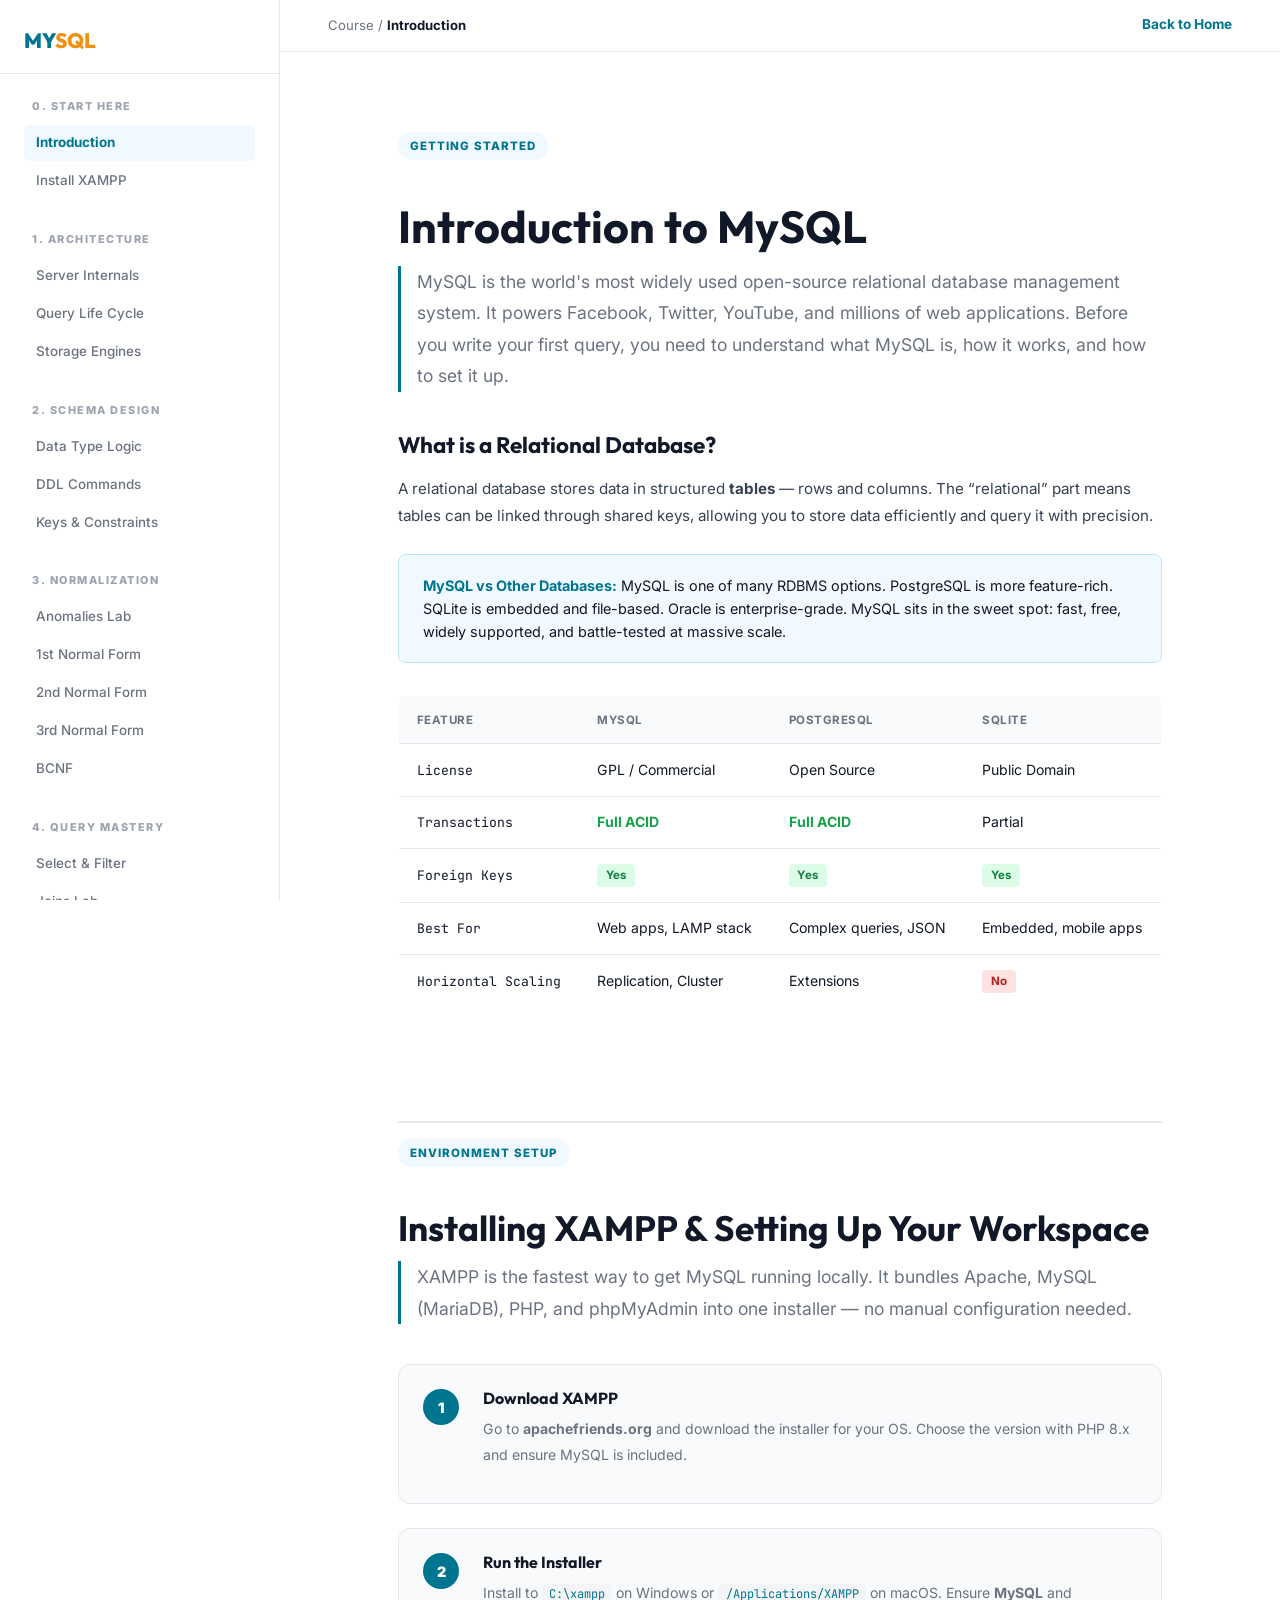
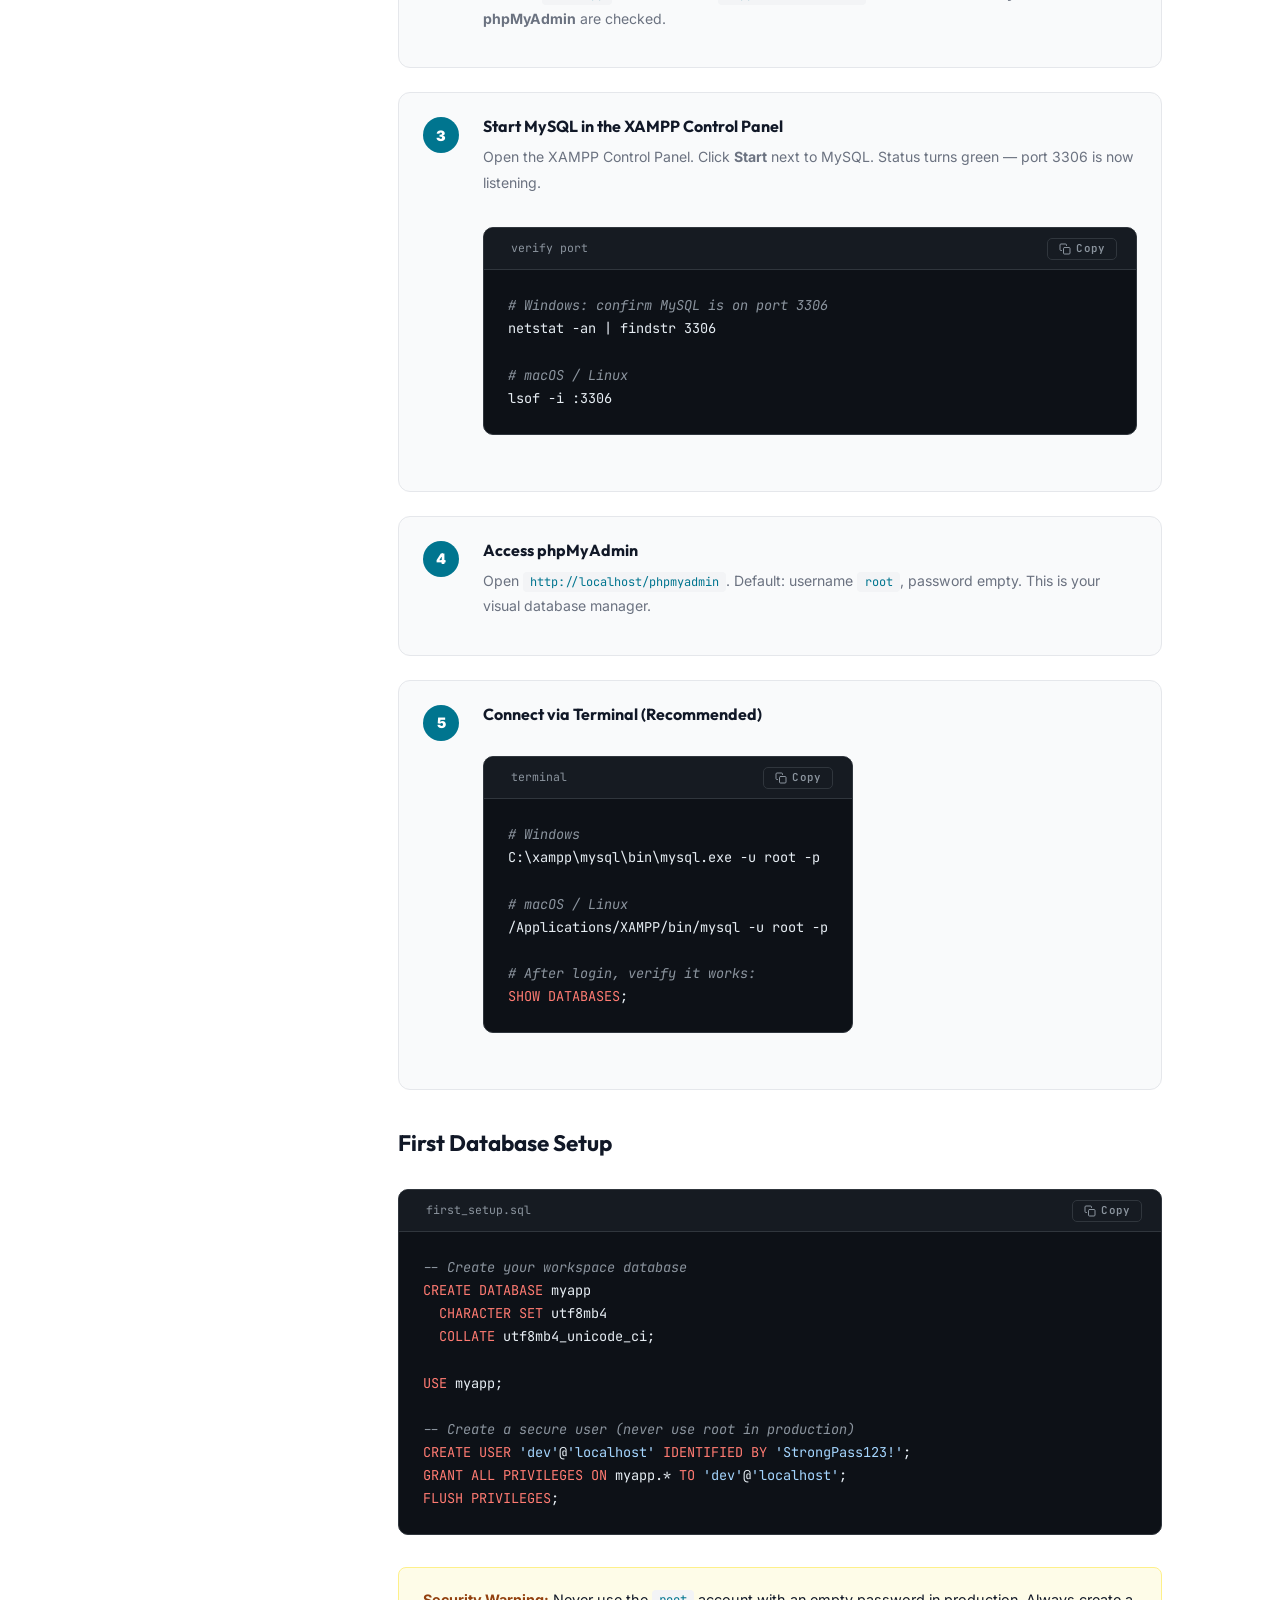
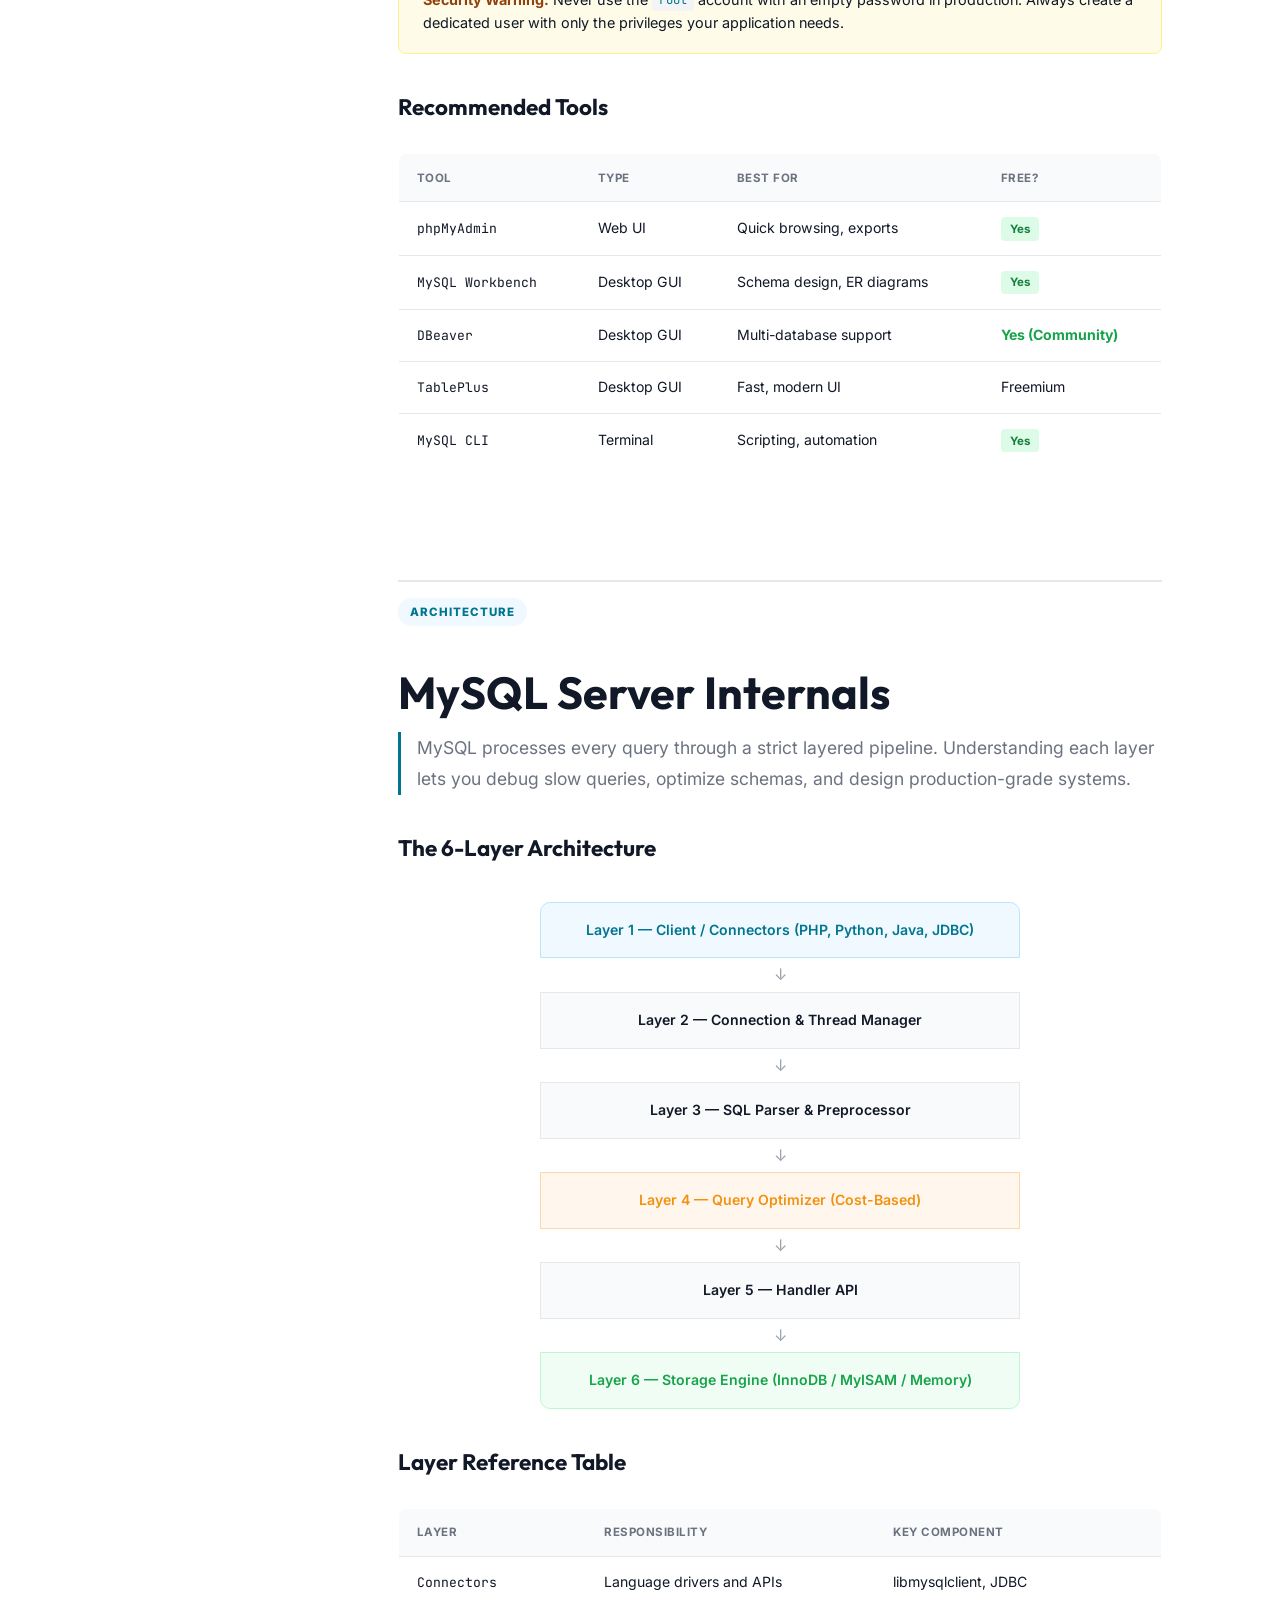
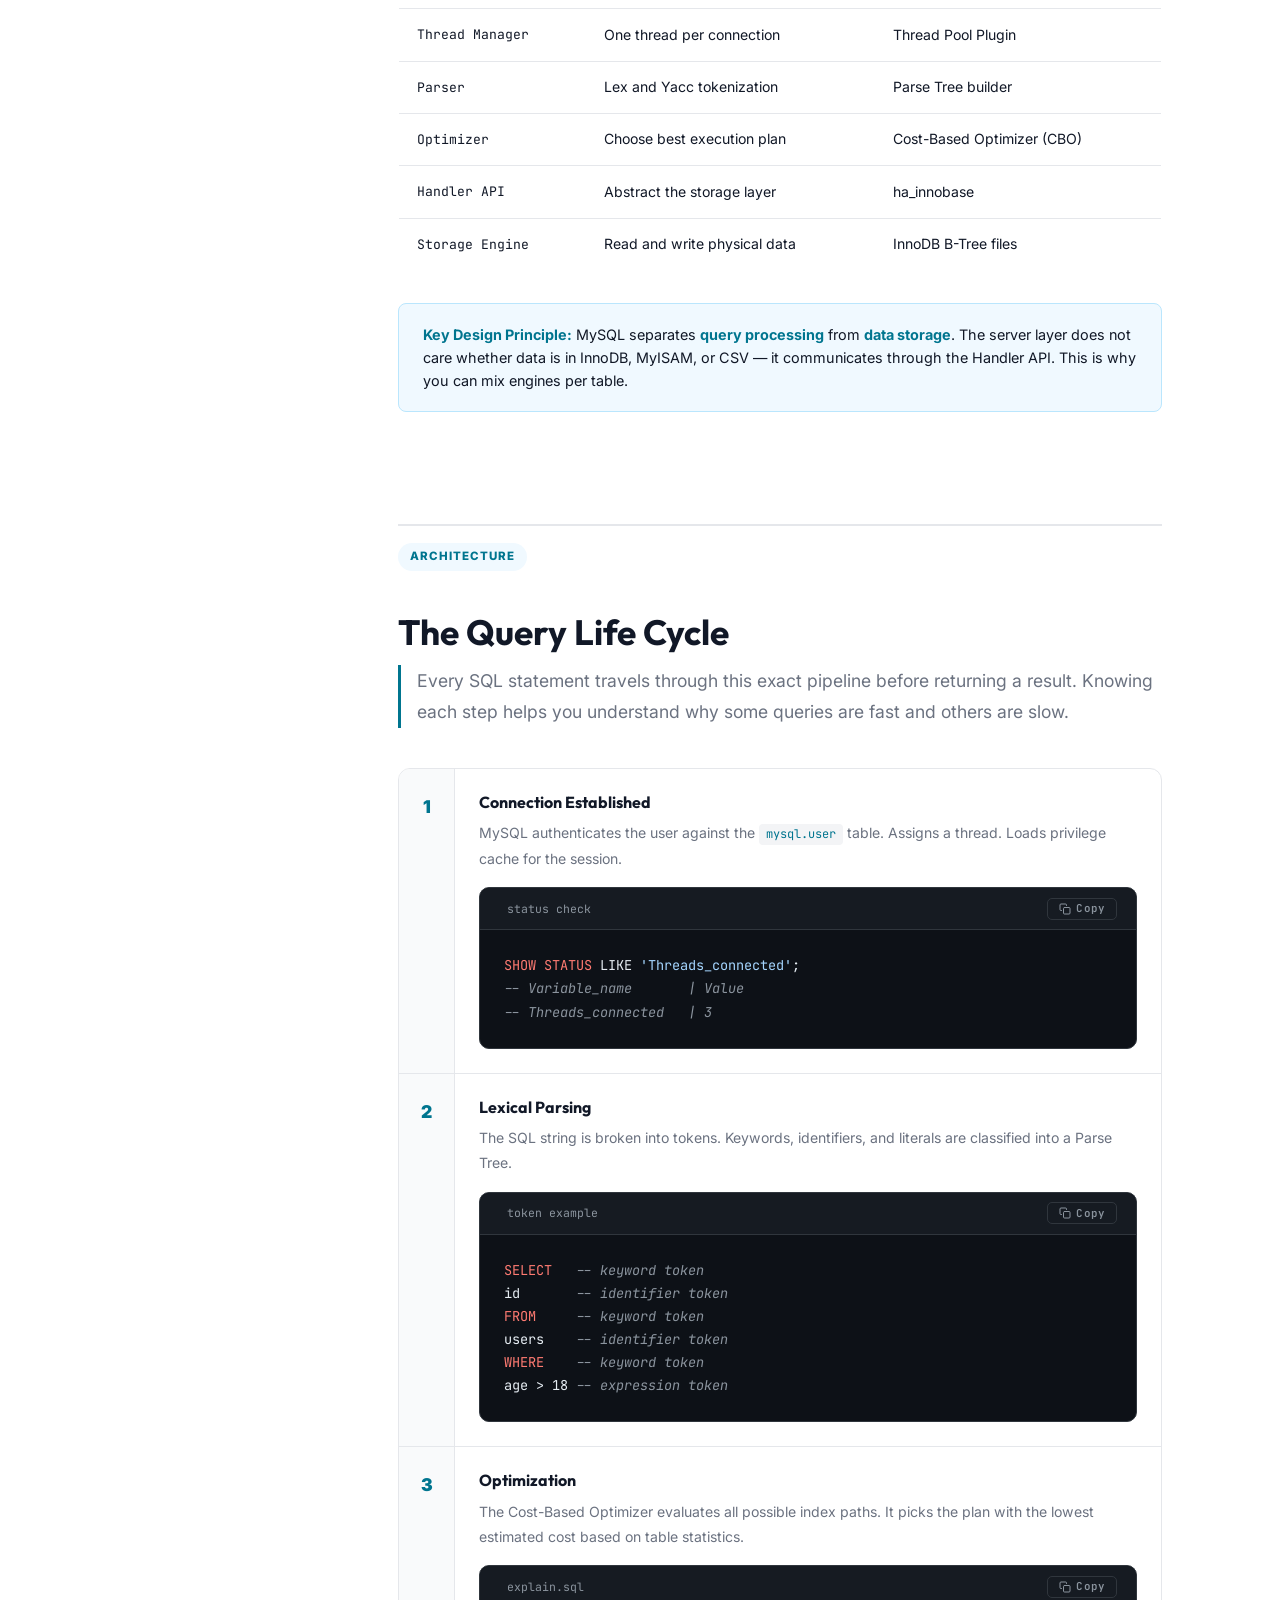
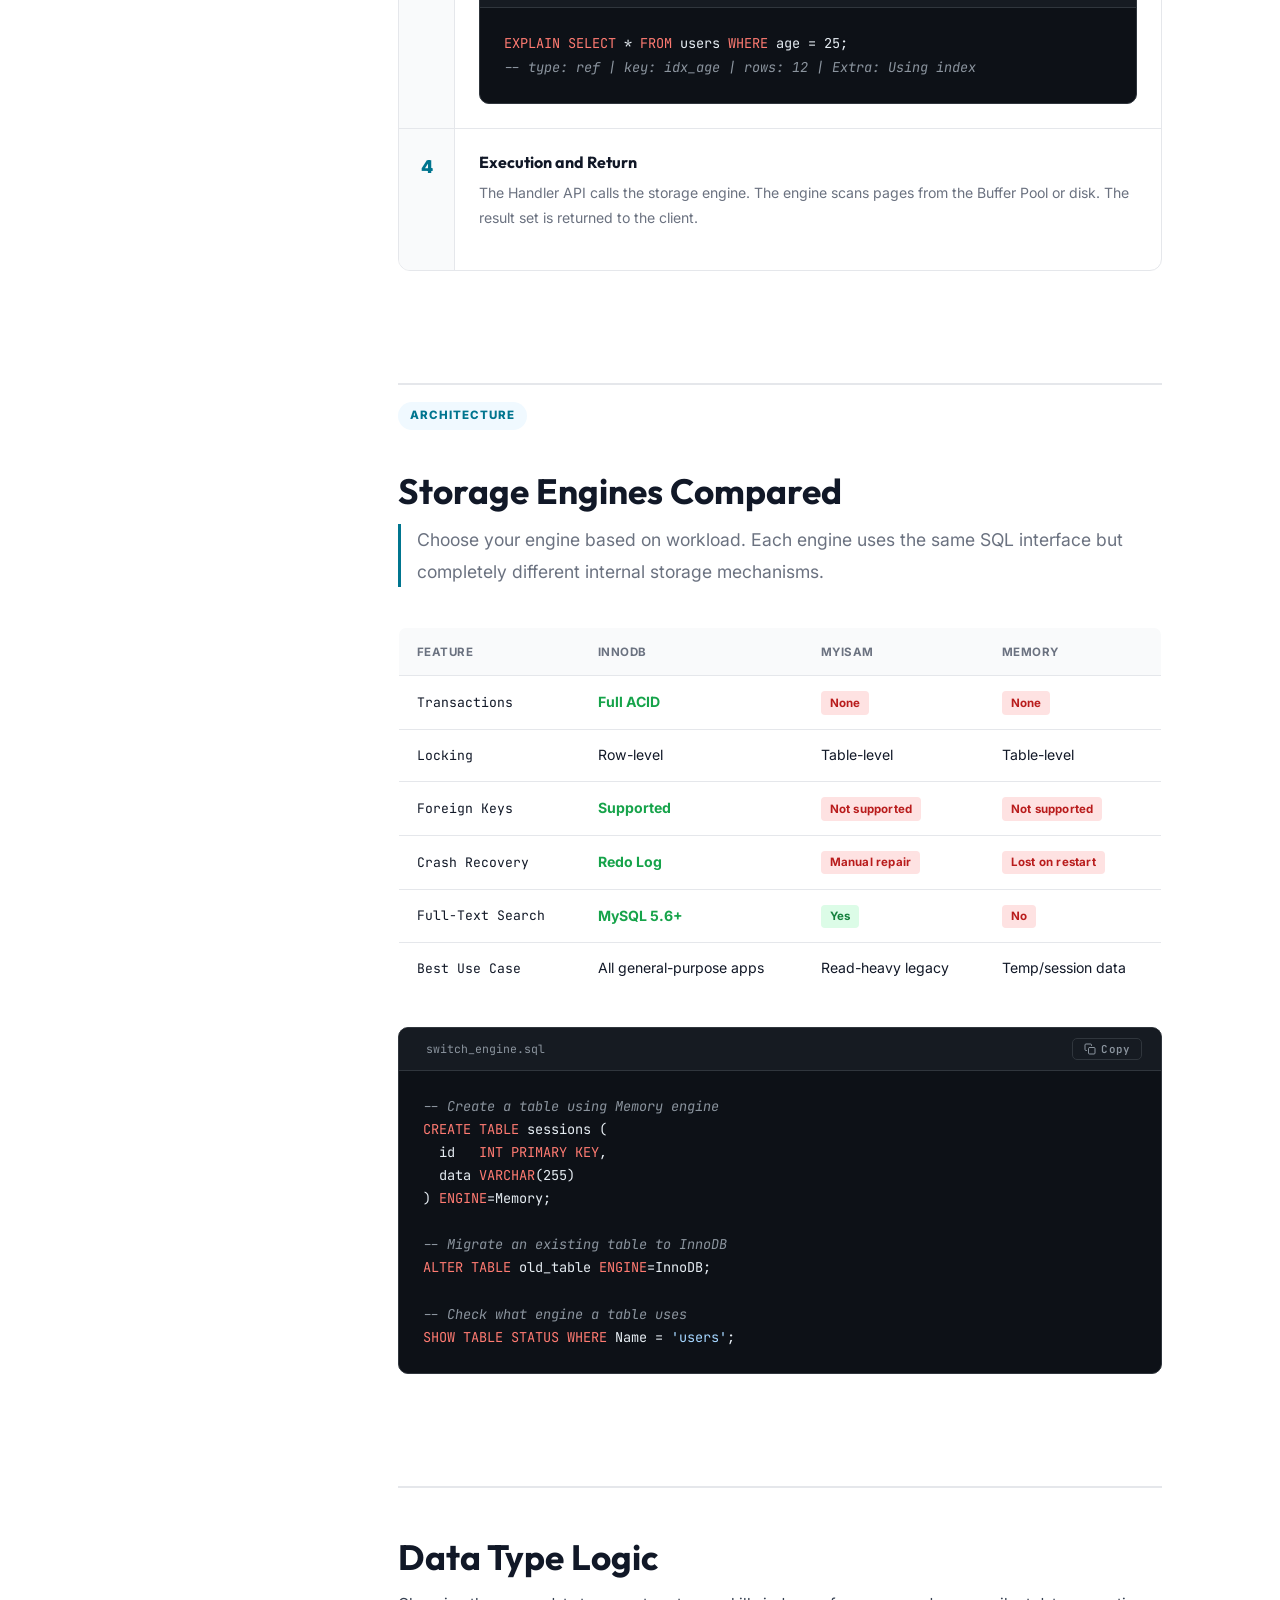
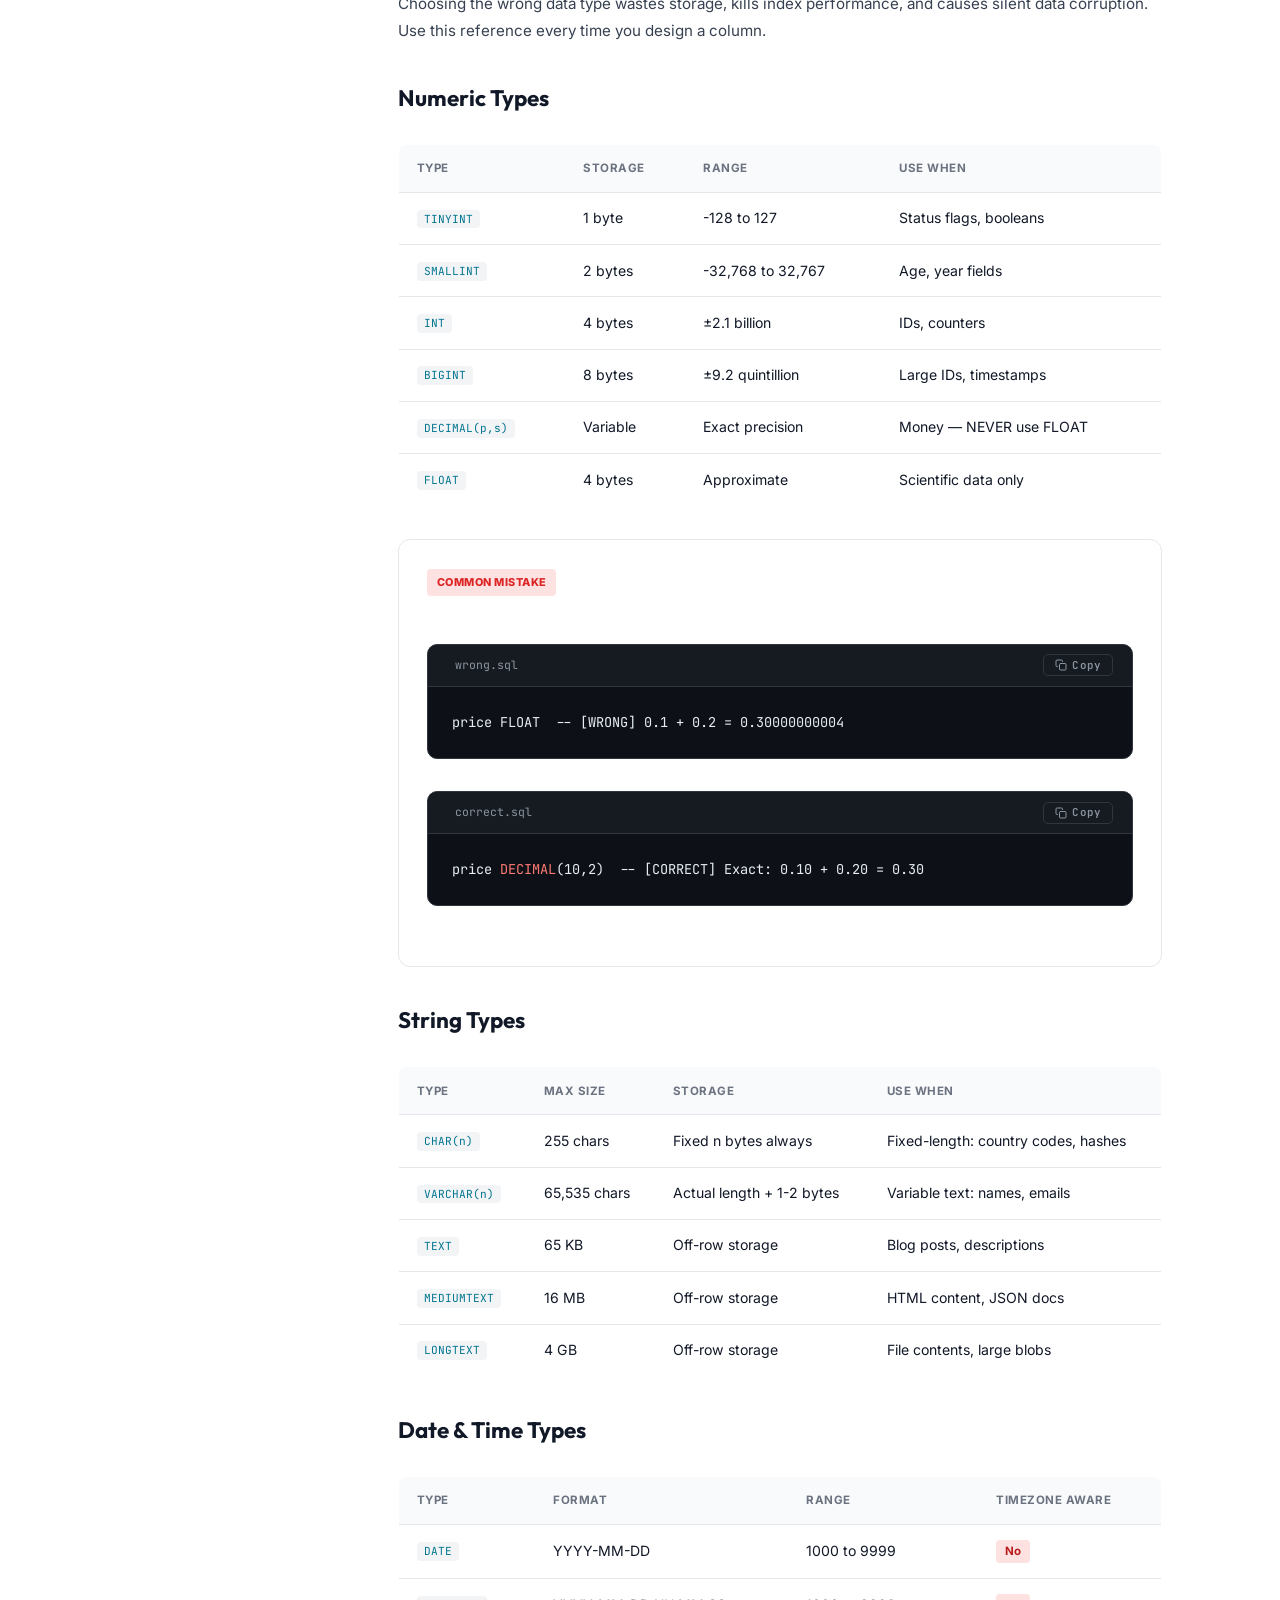
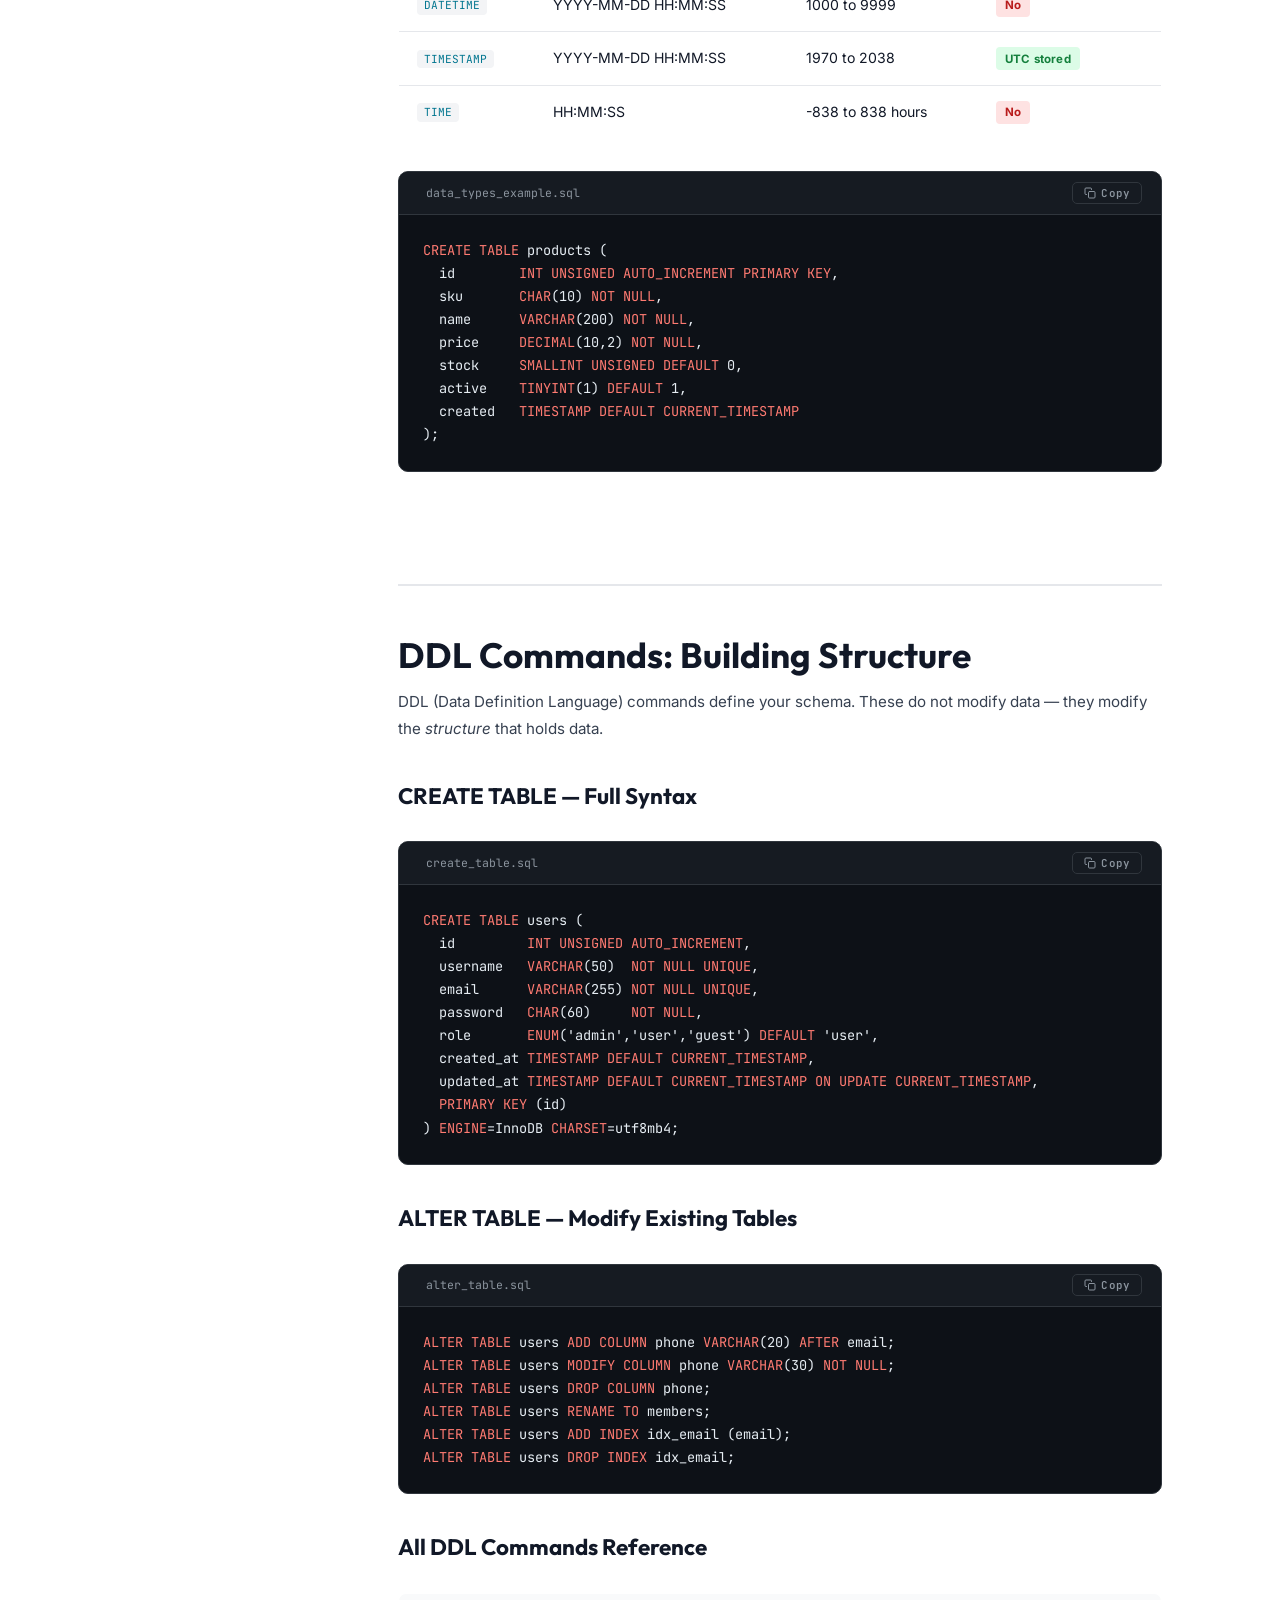
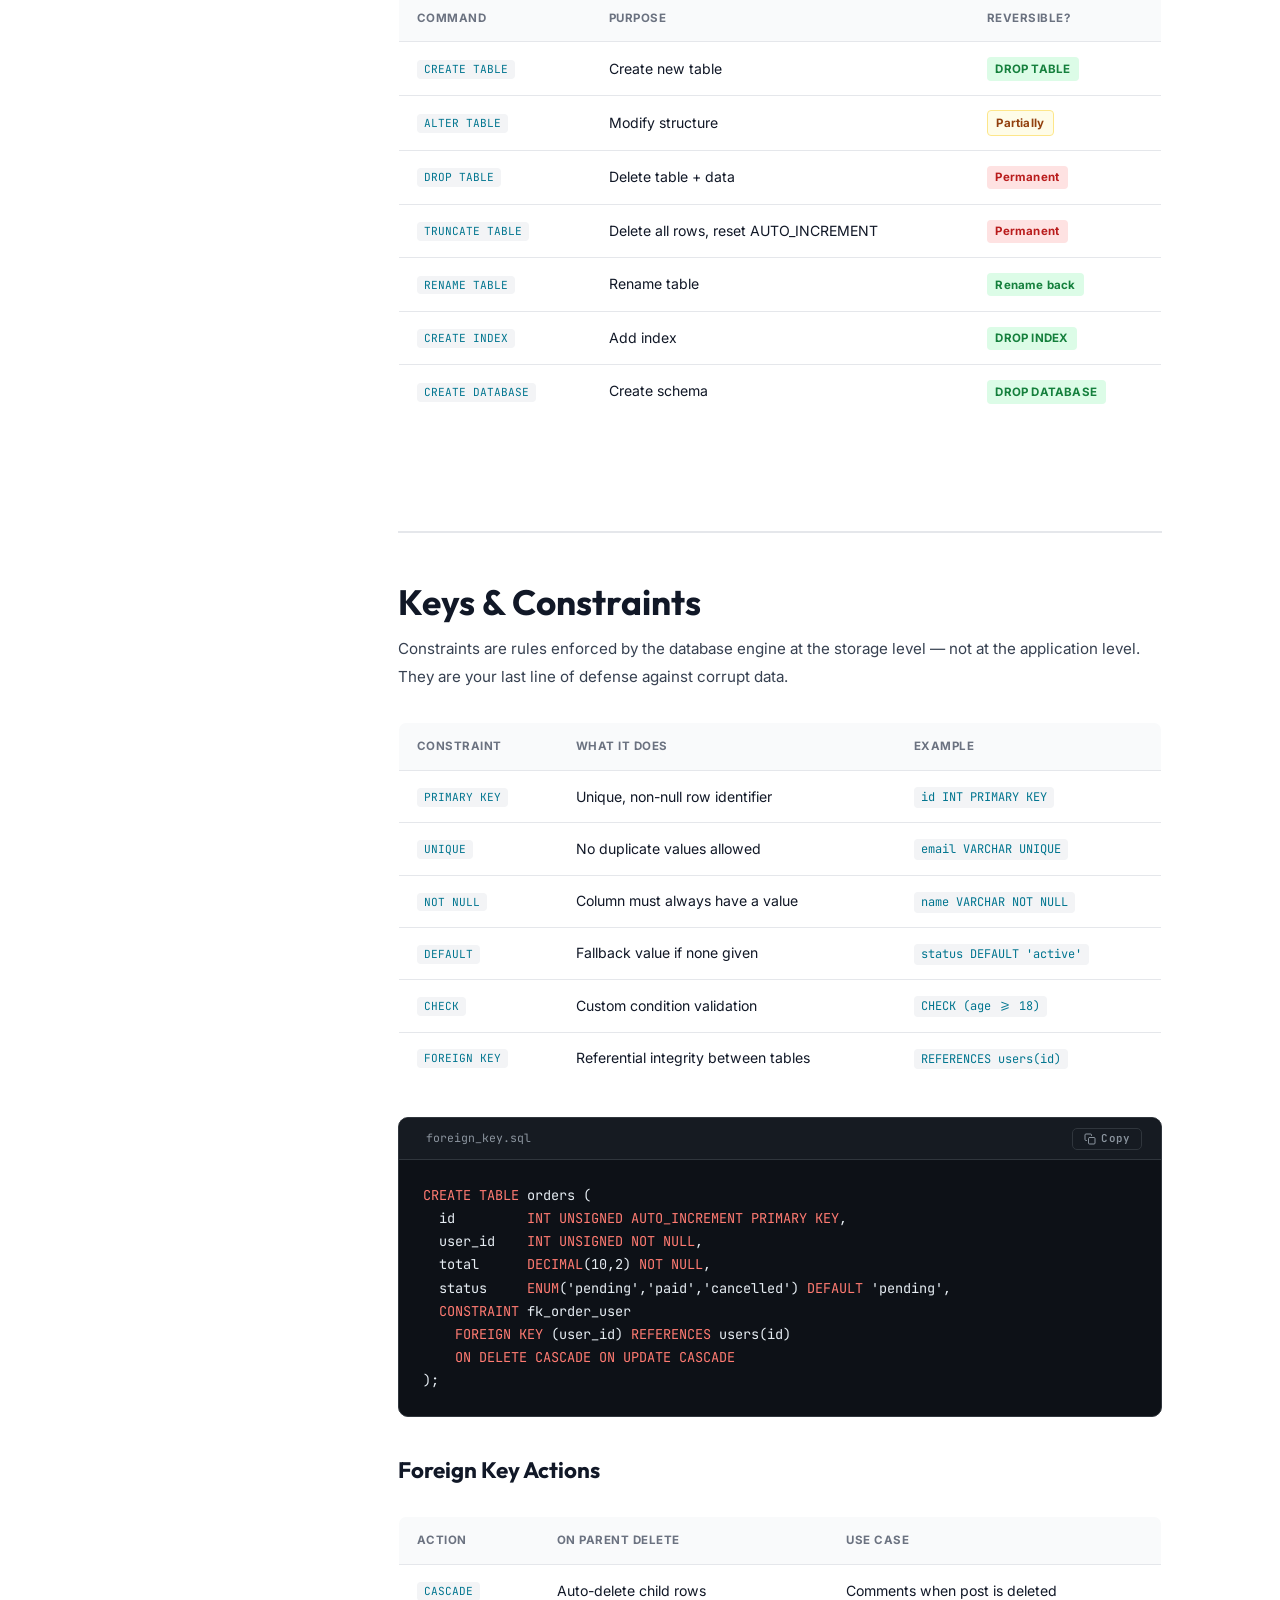
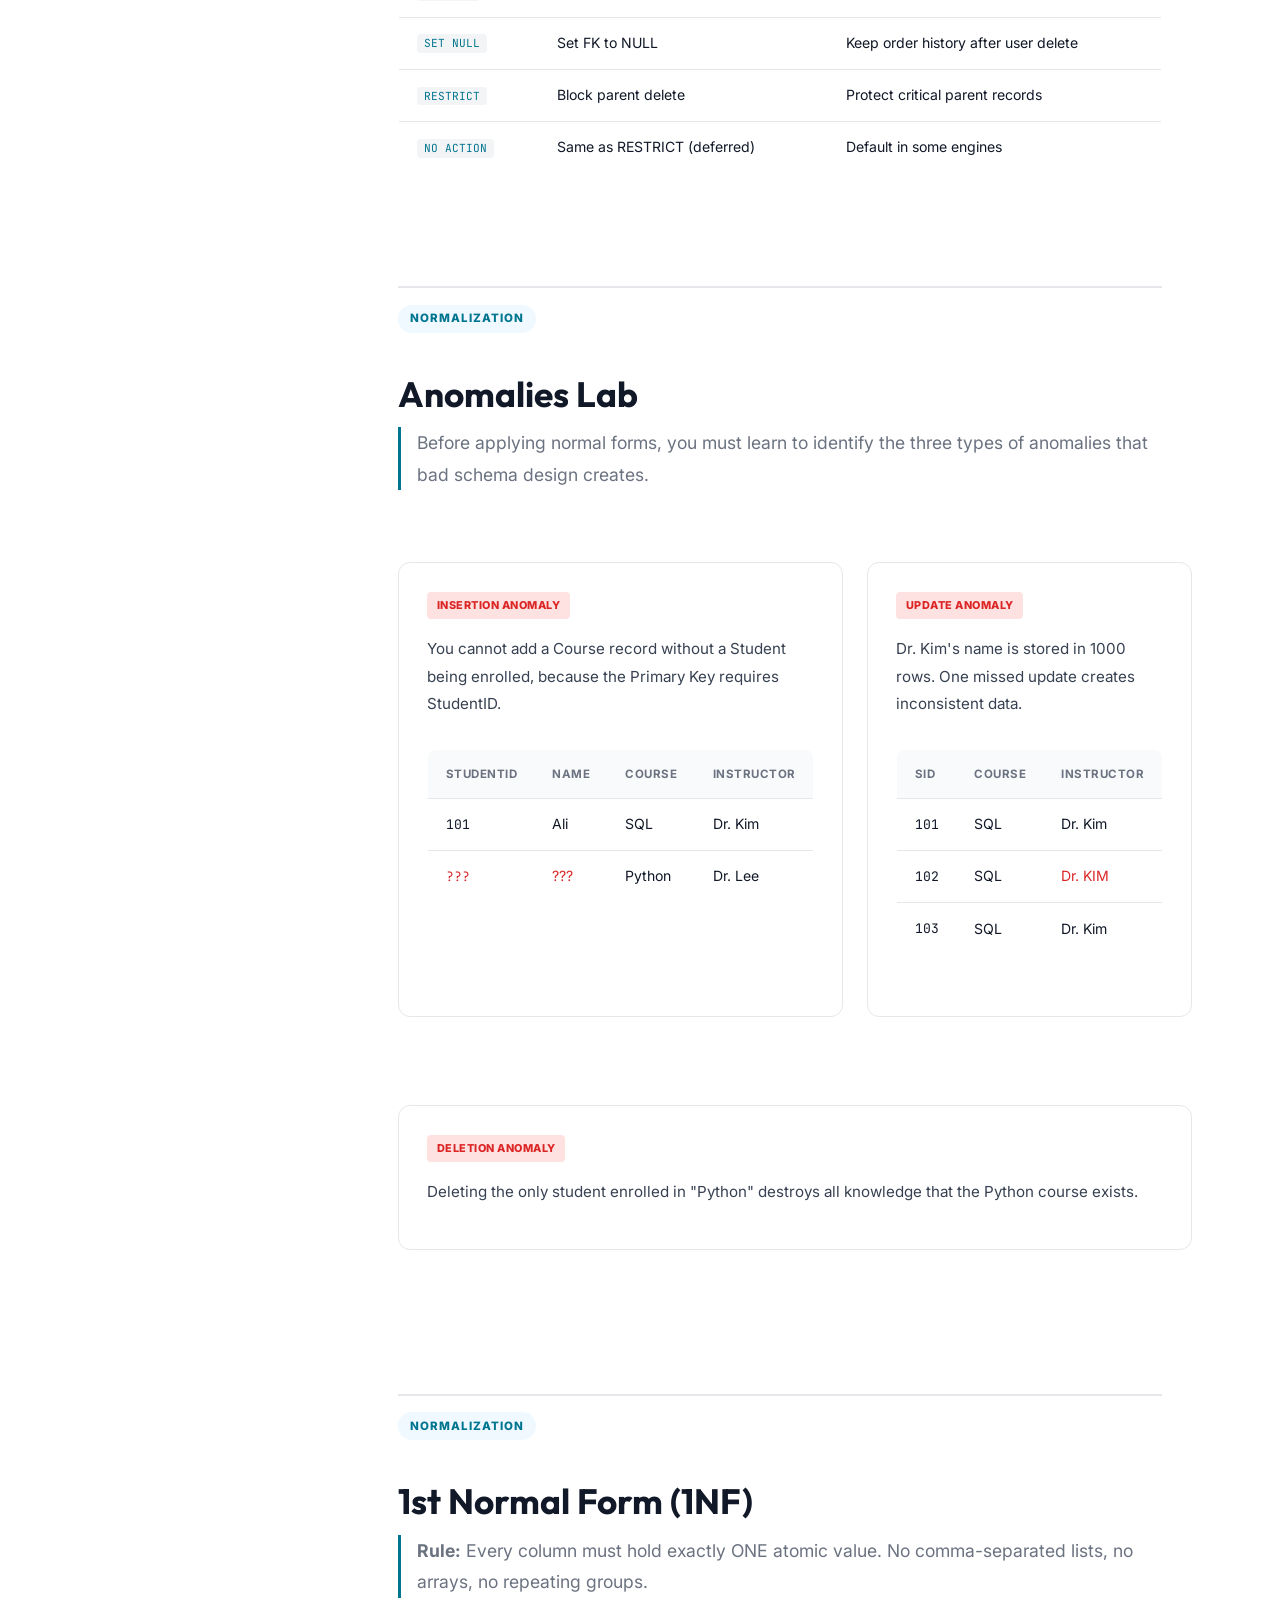
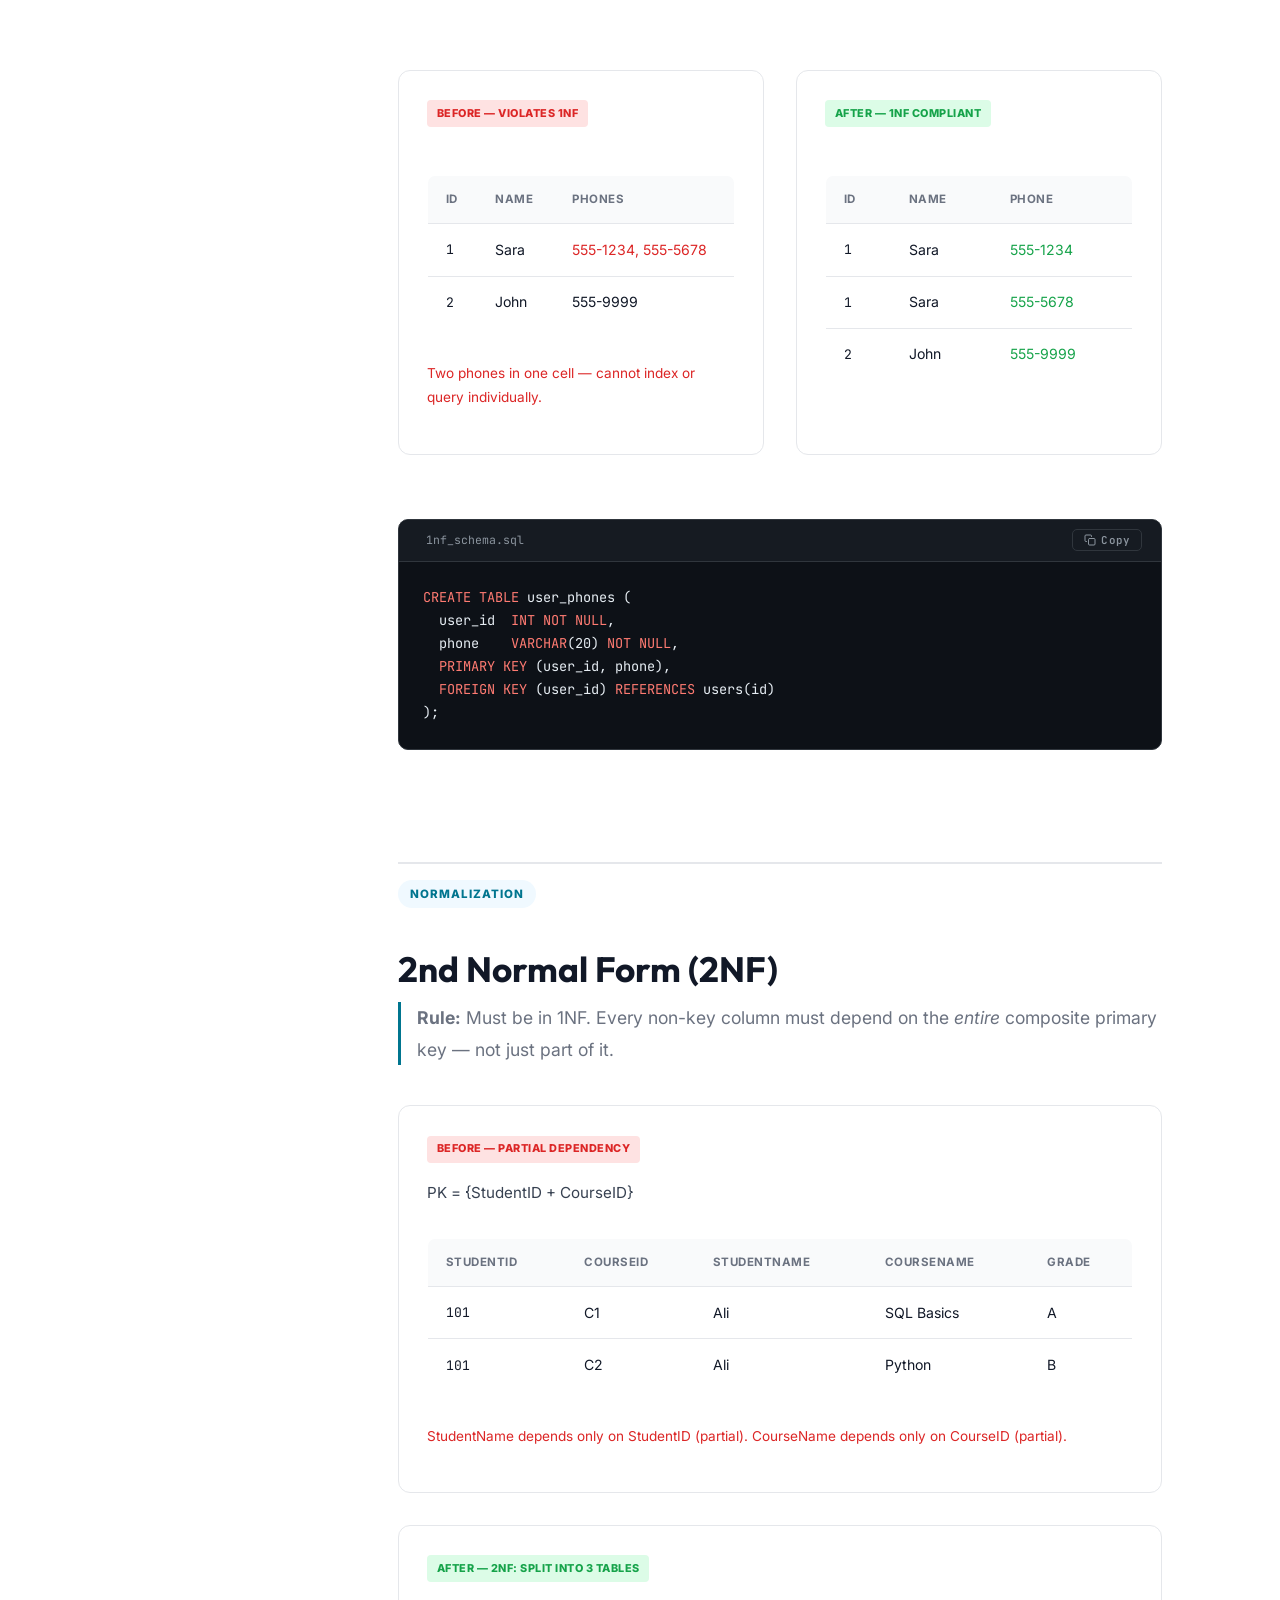
==== commit 015a8d90: "Done" ====
--- a/mysql_edu/course.html
+++ b/mysql_edu/course.html
@@ -1,4 +1,4 @@
-﻿<!DOCTYPE html>
+<!DOCTYPE html>
 <html lang="en">
 <head>
     <meta charset="UTF-8">
@@ -57,6 +57,9 @@
     </aside>
     <main class="course-main">
         <header class="course-top-nav">
+            <button class="sidebar-toggle" id="sidebar-toggle" aria-label="Toggle navigation">
+                <svg viewBox="0 0 24 24" fill="none" stroke="currentColor" stroke-width="2" stroke-linecap="round" stroke-linejoin="round" width="20" height="20"><line x1="3" y1="6" x2="21" y2="6"/><line x1="3" y1="12" x2="21" y2="12"/><line x1="3" y1="18" x2="21" y2="18"/></svg>
+            </button>
             <div class="breadcrumb">Course / <span id="current-module">Introduction</span></div>
             <a href="index.html" class="back-home">Back to Home</a>
         </header>
@@ -77,9 +80,9 @@
 <tbody>
 <tr><td>License</td><td>GPL / Commercial</td><td>Open Source</td><td>Public Domain</td></tr>
 <tr><td>Transactions</td><td class="yes">Full ACID</td><td class="yes">Full ACID</td><td>Partial</td></tr>
-<tr><td>Foreign Keys</td><td class="yes">Yes</td><td class="yes">Yes</td><td class="yes">Yes</td></tr>
+<tr><td>Foreign Keys</td><td><span class="tag-yes">Yes</span></td><td><span class="tag-yes">Yes</span></td><td><span class="tag-yes">Yes</span></td></tr>
 <tr><td>Best For</td><td>Web apps, LAMP stack</td><td>Complex queries, JSON</td><td>Embedded, mobile apps</td></tr>
-<tr><td>Horizontal Scaling</td><td>Replication, Cluster</td><td>Extensions</td><td class="no">No</td></tr>
+<tr><td>Horizontal Scaling</td><td>Replication, Cluster</td><td>Extensions</td><td><span class="tag-no">No</span></td></tr>
 </tbody>
 </table>
 </section>
@@ -163,11 +166,11 @@
 <table class="doc-table">
 <thead><tr><th>Tool</th><th>Type</th><th>Best For</th><th>Free?</th></tr></thead>
 <tbody>
-<tr><td>phpMyAdmin</td><td>Web UI</td><td>Quick browsing, exports</td><td class="yes">Yes</td></tr>
-<tr><td>MySQL Workbench</td><td>Desktop GUI</td><td>Schema design, ER diagrams</td><td class="yes">Yes</td></tr>
+<tr><td>phpMyAdmin</td><td>Web UI</td><td>Quick browsing, exports</td><td><span class="tag-yes">Yes</span></td></tr>
+<tr><td>MySQL Workbench</td><td>Desktop GUI</td><td>Schema design, ER diagrams</td><td><span class="tag-yes">Yes</span></td></tr>
 <tr><td>DBeaver</td><td>Desktop GUI</td><td>Multi-database support</td><td class="yes">Yes (Community)</td></tr>
 <tr><td>TablePlus</td><td>Desktop GUI</td><td>Fast, modern UI</td><td>Freemium</td></tr>
-<tr><td>MySQL CLI</td><td>Terminal</td><td>Scripting, automation</td><td class="yes">Yes</td></tr>
+<tr><td>MySQL CLI</td><td>Terminal</td><td>Scripting, automation</td><td><span class="tag-yes">Yes</span></td></tr>
 </tbody>
 </table>
 </section><section id="arch-internals" class="doc-section">
@@ -267,11 +270,11 @@
 <table class="doc-table">
   <thead><tr><th>Feature</th><th>InnoDB</th><th>MyISAM</th><th>Memory</th></tr></thead>
   <tbody>
-    <tr><td>Transactions</td><td class="yes">Full ACID</td><td class="no">None</td><td class="no">None</td></tr>
+    <tr><td>Transactions</td><td class="yes">Full ACID</td><td><span class="tag-no">None</span></td><td><span class="tag-no">None</span></td></tr>
     <tr><td>Locking</td><td>Row-level</td><td>Table-level</td><td>Table-level</td></tr>
-    <tr><td>Foreign Keys</td><td class="yes">Supported</td><td class="no">Not supported</td><td class="no">Not supported</td></tr>
-    <tr><td>Crash Recovery</td><td class="yes">Redo Log</td><td class="no">Manual repair</td><td class="no">Lost on restart</td></tr>
-    <tr><td>Full-Text Search</td><td class="yes">MySQL 5.6+</td><td class="yes">Yes</td><td class="no">No</td></tr>
+    <tr><td>Foreign Keys</td><td class="yes">Supported</td><td><span class="tag-no">Not supported</span></td><td><span class="tag-no">Not supported</span></td></tr>
+    <tr><td>Crash Recovery</td><td class="yes">Redo Log</td><td><span class="tag-no">Manual repair</span></td><td><span class="tag-no">Lost on restart</span></td></tr>
+    <tr><td>Full-Text Search</td><td class="yes">MySQL 5.6+</td><td><span class="tag-yes">Yes</span></td><td><span class="tag-no">No</span></td></tr>
     <tr><td>Best Use Case</td><td>All general-purpose apps</td><td>Read-heavy legacy</td><td>Temp/session data</td></tr>
   </tbody>
 </table>
@@ -308,9 +311,9 @@
 
 <div class="lab-box"><span class="lab-tag error">Common Mistake</span>
 <div class="code-editor"><div class="editor-header">wrong.sql</div>
-<pre>price FLOAT  -- ❌ 0.1 + 0.2 = 0.30000000004</pre></div>
+<pre>price FLOAT  -- [WRONG] 0.1 + 0.2 = 0.30000000004</pre></div>
 <div class="code-editor"><div class="editor-header">correct.sql</div>
-<pre>price <span class="k">DECIMAL</span>(10,2)  -- ✅ Exact: 0.10 + 0.20 = 0.30</pre></div>
+<pre>price <span class="k">DECIMAL</span>(10,2)  -- [CORRECT] Exact: 0.10 + 0.20 = 0.30</pre></div>
 </div>
 
 <h3>String Types</h3>
@@ -329,10 +332,10 @@
 <table class="doc-table">
   <thead><tr><th>Type</th><th>Format</th><th>Range</th><th>Timezone Aware</th></tr></thead>
   <tbody>
-    <tr><td><code>DATE</code></td><td>YYYY-MM-DD</td><td>1000 to 9999</td><td>❌ No</td></tr>
-    <tr><td><code>DATETIME</code></td><td>YYYY-MM-DD HH:MM:SS</td><td>1000 to 9999</td><td>❌ No</td></tr>
-    <tr><td><code>TIMESTAMP</code></td><td>YYYY-MM-DD HH:MM:SS</td><td>1970 to 2038</td><td>✅ UTC stored</td></tr>
-    <tr><td><code>TIME</code></td><td>HH:MM:SS</td><td>-838 to 838 hours</td><td>❌ No</td></tr>
+    <tr><td><code>DATE</code></td><td>YYYY-MM-DD</td><td>1000 to 9999</td><td><span class="tag-no">No</span></td></tr>
+    <tr><td><code>DATETIME</code></td><td>YYYY-MM-DD HH:MM:SS</td><td>1000 to 9999</td><td><span class="tag-no">No</span></td></tr>
+    <tr><td><code>TIMESTAMP</code></td><td>YYYY-MM-DD HH:MM:SS</td><td>1970 to 2038</td><td><span class="tag-yes">UTC stored</span></td></tr>
+    <tr><td><code>TIME</code></td><td>HH:MM:SS</td><td>-838 to 838 hours</td><td><span class="tag-no">No</span></td></tr>
   </tbody>
 </table>
 
@@ -378,13 +381,13 @@
 <table class="doc-table">
   <thead><tr><th>Command</th><th>Purpose</th><th>Reversible?</th></tr></thead>
   <tbody>
-    <tr><td><code>CREATE TABLE</code></td><td>Create new table</td><td>✅ DROP TABLE</td></tr>
-    <tr><td><code>ALTER TABLE</code></td><td>Modify structure</td><td>⚠️ Partially</td></tr>
-    <tr><td><code>DROP TABLE</code></td><td>Delete table + data</td><td>❌ Permanent</td></tr>
-    <tr><td><code>TRUNCATE TABLE</code></td><td>Delete all rows, reset AUTO_INCREMENT</td><td>❌ Permanent</td></tr>
-    <tr><td><code>RENAME TABLE</code></td><td>Rename table</td><td>✅ Rename back</td></tr>
-    <tr><td><code>CREATE INDEX</code></td><td>Add index</td><td>✅ DROP INDEX</td></tr>
-    <tr><td><code>CREATE DATABASE</code></td><td>Create schema</td><td>✅ DROP DATABASE</td></tr>
+    <tr><td><code>CREATE TABLE</code></td><td>Create new table</td><td><span class="tag-yes">DROP TABLE</span></td></tr>
+    <tr><td><code>ALTER TABLE</code></td><td>Modify structure</td><td><span class="tag-warn">Partially</span></td></tr>
+    <tr><td><code>DROP TABLE</code></td><td>Delete table + data</td><td><span class="tag-no">Permanent</span></td></tr>
+    <tr><td><code>TRUNCATE TABLE</code></td><td>Delete all rows, reset AUTO_INCREMENT</td><td><span class="tag-no">Permanent</span></td></tr>
+    <tr><td><code>RENAME TABLE</code></td><td>Rename table</td><td><span class="tag-yes">Rename back</span></td></tr>
+    <tr><td><code>CREATE INDEX</code></td><td>Add index</td><td><span class="tag-yes">DROP INDEX</span></td></tr>
+    <tr><td><code>CREATE DATABASE</code></td><td>Create schema</td><td><span class="tag-yes">DROP DATABASE</span></td></tr>
   </tbody>
 </table>
 </section>
@@ -730,13 +733,13 @@
 <table class="doc-table">
   <thead><tr><th>Function</th><th>Returns</th><th>Ignores NULL?</th></tr></thead>
   <tbody>
-    <tr><td><code>COUNT(*)</code></td><td>Total rows</td><td>❌ Counts NULLs</td></tr>
-    <tr><td><code>COUNT(col)</code></td><td>Non-null count</td><td>✅ Skips NULLs</td></tr>
-    <tr><td><code>SUM(col)</code></td><td>Total value</td><td>✅</td></tr>
-    <tr><td><code>AVG(col)</code></td><td>Average value</td><td>✅</td></tr>
-    <tr><td><code>MAX(col)</code></td><td>Largest value</td><td>✅</td></tr>
-    <tr><td><code>MIN(col)</code></td><td>Smallest value</td><td>✅</td></tr>
-    <tr><td><code>GROUP_CONCAT(col)</code></td><td>Comma-joined string</td><td>✅</td></tr>
+    <tr><td><code>COUNT(*)</code></td><td>Total rows</td><td><span class="tag-no">Counts NULLs</span></td></tr>
+    <tr><td><code>COUNT(col)</code></td><td>Non-null count</td><td><span class="tag-yes">Skips NULLs</span></td></tr>
+    <tr><td><code>SUM(col)</code></td><td>Total value</td><td><span class="tag-yes">Yes</span></td></tr>
+    <tr><td><code>AVG(col)</code></td><td>Average value</td><td><span class="tag-yes">Yes</span></td></tr>
+    <tr><td><code>MAX(col)</code></td><td>Largest value</td><td><span class="tag-yes">Yes</span></td></tr>
+    <tr><td><code>MIN(col)</code></td><td>Smallest value</td><td><span class="tag-yes">Yes</span></td></tr>
+    <tr><td><code>GROUP_CONCAT(col)</code></td><td>Comma-joined string</td><td><span class="tag-yes">Yes</span></td></tr>
   </tbody>
 </table>
 
@@ -790,11 +793,11 @@
 <table class="doc-table">
   <thead><tr><th>Type</th><th>Structure</th><th>Supports Range?</th><th>Use Case</th></tr></thead>
   <tbody>
-    <tr><td>B-Tree</td><td>Balanced tree</td><td>✅ Yes</td><td>Default — most use cases</td></tr>
-    <tr><td>Hash</td><td>Hash table</td><td>❌ Equality only</td><td>MEMORY engine only</td></tr>
+    <tr><td>B-Tree</td><td>Balanced tree</td><td><span class="tag-yes">Yes</span></td><td>Default — most use cases</td></tr>
+    <tr><td>Hash</td><td>Hash table</td><td><span class="tag-no">Equality only</span></td><td>MEMORY engine only</td></tr>
     <tr><td>Full-Text</td><td>Inverted index</td><td>N/A</td><td>Text search (MATCH AGAINST)</td></tr>
-    <tr><td>Spatial (R-Tree)</td><td>R-Tree</td><td>✅ Geo ranges</td><td>Geographic queries</td></tr>
-    <tr><td>Composite</td><td>Multi-column B-Tree</td><td>✅ Left-prefix rule</td><td>Multi-column WHERE</td></tr>
+    <tr><td>Spatial (R-Tree)</td><td>R-Tree</td><td><span class="tag-yes">Geo ranges</span></td><td>Geographic queries</td></tr>
+    <tr><td>Composite</td><td>Multi-column B-Tree</td><td><span class="tag-yes">Left-prefix rule</span></td><td>Multi-column WHERE</td></tr>
   </tbody>
 </table>
 
@@ -898,10 +901,10 @@
 <table class="doc-table">
   <thead><tr><th>Level</th><th>Dirty Read</th><th>Non-Repeatable Read</th><th>Phantom Read</th></tr></thead>
   <tbody>
-    <tr><td>READ UNCOMMITTED</td><td>✅ Possible</td><td>✅ Possible</td><td>✅ Possible</td></tr>
-    <tr><td>READ COMMITTED</td><td>❌ Prevented</td><td>✅ Possible</td><td>✅ Possible</td></tr>
-    <tr><td>REPEATABLE READ (default)</td><td>❌</td><td>❌ Prevented</td><td>✅ Possible</td></tr>
-    <tr><td>SERIALIZABLE</td><td>❌</td><td>❌</td><td>❌ Prevented</td></tr>
+    <tr><td>READ UNCOMMITTED</td><td><span class="tag-yes">Possible</span></td><td><span class="tag-yes">Possible</span></td><td><span class="tag-yes">Possible</span></td></tr>
+    <tr><td>READ COMMITTED</td><td><span class="tag-no">Prevented</span></td><td><span class="tag-yes">Possible</span></td><td><span class="tag-yes">Possible</span></td></tr>
+    <tr><td>REPEATABLE READ (default)</td><td><span class="tag-no">--</span></td><td><span class="tag-no">Prevented</span></td><td><span class="tag-yes">Possible</span></td></tr>
+    <tr><td>SERIALIZABLE</td><td><span class="tag-no">--</span></td><td><span class="tag-no">--</span></td><td><span class="tag-no">Prevented</span></td></tr>
   </tbody>
 </table>
 
--- a/mysql_edu/style.css
+++ b/mysql_edu/style.css
@@ -195,11 +195,57 @@
 .code-editor { background: #0d1117; border-radius: 10px; overflow: hidden; margin: 2rem 0; border: 1px solid #30363d; }
 .editor-header { background: #161b22; padding: 0.6rem 1.2rem; color: #8b949e; font-size: 0.72rem; font-family: 'JetBrains Mono', monospace; display: flex; align-items: center; gap: 0.5rem; border-bottom: 1px solid #30363d; }
 .editor-header::before { content: ''; display: flex; gap: 4px; }
+.editor-filename { flex: 1; }
 .code-editor pre { padding: 1.5rem; color: #e6edf3; font-family: 'JetBrains Mono', monospace; font-size: 0.85rem; overflow-x: auto; line-height: 1.7; }
 .k { color: #ff7b72; }
 .cm { color: #8b949e; font-style: italic; }
 .str { color: #a5d6ff; }
 .fn { color: #d2a8ff; }
+
+/* Copy button */
+.copy-btn {
+    margin-left: auto;
+    display: flex;
+    align-items: center;
+    gap: 0.35rem;
+    background: transparent;
+    border: 1px solid #30363d;
+    color: #8b949e;
+    font-family: 'JetBrains Mono', monospace;
+    font-size: 0.68rem;
+    font-weight: 600;
+    padding: 0.25rem 0.65rem;
+    border-radius: 5px;
+    cursor: pointer;
+    transition: all 0.18s ease;
+    letter-spacing: 0.3px;
+    flex-shrink: 0;
+    line-height: 1;
+}
+.copy-btn:hover {
+    border-color: #58a6ff;
+    color: #58a6ff;
+    background: rgba(88, 166, 255, 0.06);
+}
+.copy-btn svg {
+    width: 12px;
+    height: 12px;
+    stroke: currentColor;
+    fill: none;
+    stroke-width: 2;
+    stroke-linecap: round;
+    stroke-linejoin: round;
+    flex-shrink: 0;
+    transition: all 0.18s ease;
+}
+.copy-btn.copied {
+    border-color: #3fb950;
+    color: #3fb950;
+    background: rgba(63, 185, 80, 0.06);
+}
+.copy-btn.copied svg {
+    stroke: #3fb950;
+}
 
 /* Lab boxes */
 .lab-box { padding: 1.75rem; border: 1px solid var(--border); border-radius: 12px; margin: 2rem 0; background: var(--light); }
@@ -270,13 +316,11 @@
     .footer-inner { grid-template-columns: 1fr; }
     .hero-stats { flex-wrap: wrap; }
     .clean-nav { display: none; }
-    .course-sidebar { display: none; }
-    .course-main { margin-left: 0; }
     .content-wrapper { padding: 2rem 1.5rem 6rem; }
 }
 
 /* Three-table grid for 2NF decomposition */
-.three-table-grid { display: grid; grid-template-columns: repeat(3, 1fr); gap: 1.5rem; margin-top: 1.25rem; }
+.three-table-grid { display: grid; grid-template-columns: repeat(auto-fit, minmax(220px, 1fr)); gap: 1.5rem; margin-top: 1.25rem; }
 .three-table-grid .doc-table { margin: 0; }
 
 /* Anomaly grid (3 boxes: 2 side by side + 1 full-width) */
@@ -291,3 +335,198 @@
   .anomaly-grid { grid-template-columns: 1fr; }
   .anomaly-full { grid-column: 1; }
 }
+
+/* ════════════════════════════════
+   TAG BADGES (emoji-free indicators)
+   ════════════════════════════════ */
+.tag-yes {
+    display: inline-block;
+    background: #dcfce7;
+    color: #15803d;
+    font-size: 0.72rem;
+    font-weight: 700;
+    padding: 0.15rem 0.55rem;
+    border-radius: 4px;
+    letter-spacing: 0.2px;
+}
+.tag-no {
+    display: inline-block;
+    background: #fee2e2;
+    color: #b91c1c;
+    font-size: 0.72rem;
+    font-weight: 700;
+    padding: 0.15rem 0.55rem;
+    border-radius: 4px;
+    letter-spacing: 0.2px;
+}
+.tag-warn {
+    display: inline-block;
+    background: #fefce8;
+    color: #92400e;
+    font-size: 0.72rem;
+    font-weight: 700;
+    padding: 0.15rem 0.55rem;
+    border-radius: 4px;
+    border: 1px solid #fde68a;
+    letter-spacing: 0.2px;
+}
+
+/* Module card SVG icons */
+.mc-icon svg {
+    width: 28px;
+    height: 28px;
+    flex-shrink: 0;
+}
+
+/* ════════════════════════════════
+   HAMBURGER NAV (index.html mobile)
+   ════════════════════════════════ */
+.nav-hamburger {
+    display: none;
+    flex-direction: column;
+    justify-content: center;
+    gap: 5px;
+    background: transparent;
+    border: none;
+    cursor: pointer;
+    padding: 0.4rem;
+    margin-right: auto;
+    order: -1;
+}
+.nav-hamburger span {
+    display: block;
+    width: 22px;
+    height: 2px;
+    background: var(--dark);
+    border-radius: 2px;
+    transition: var(--transition);
+}
+.nav-hamburger.open span:nth-child(1) { transform: translateY(7px) rotate(45deg); }
+.nav-hamburger.open span:nth-child(2) { opacity: 0; }
+.nav-hamburger.open span:nth-child(3) { transform: translateY(-7px) rotate(-45deg); }
+
+/* ════════════════════════════════
+   SIDEBAR TOGGLE (course.html mobile)
+   ════════════════════════════════ */
+.sidebar-toggle {
+    display: none;
+    background: transparent;
+    border: 1px solid var(--border);
+    border-radius: 6px;
+    padding: 0.4rem 0.5rem;
+    cursor: pointer;
+    color: var(--gray);
+    transition: var(--transition);
+    flex-shrink: 0;
+}
+.sidebar-toggle:hover { border-color: var(--mysql-blue); color: var(--mysql-blue); }
+
+/* Course sidebar overlay for mobile */
+.sidebar-overlay {
+    display: none;
+    position: fixed;
+    inset: 0;
+    background: rgba(0,0,0,0.4);
+    z-index: 98;
+}
+.sidebar-overlay.active { display: block; }
+
+/* ════════════════════════════════
+   MOBILE RESPONSIVE — index.html
+   ════════════════════════════════ */
+@media (max-width: 768px) {
+    /* Header */
+    .clean-header .container { flex-wrap: wrap; gap: 0.75rem; }
+    .nav-hamburger { display: flex; }
+    .clean-nav {
+        display: none;
+        flex-direction: column;
+        width: 100%;
+        gap: 0;
+        margin-left: 0;
+        border-top: 1px solid var(--border);
+        padding-top: 0.75rem;
+        padding-bottom: 0.5rem;
+        order: 10;
+    }
+    .clean-nav.open { display: flex; }
+    .clean-nav li { width: 100%; }
+    .clean-nav a { display: block; padding: 0.5rem 0; font-size: 0.95rem; }
+    .nav-cta { display: none; }
+
+    /* Hero */
+    .hero { padding: 4rem 0 3.5rem; }
+    .hero h1 { font-size: 2.4rem; }
+    .hero p { font-size: 1rem; }
+    .hero-actions { flex-direction: column; align-items: center; }
+    .hero-stats { flex-wrap: wrap; gap: 1rem; justify-content: center; }
+    .stat-div { display: none; }
+    .stat { padding: 0 1rem; }
+
+    /* Curriculum cards */
+    .module-cards { grid-template-columns: 1fr; }
+    .module-cards .module-card:nth-child(4),
+    .module-cards .module-card:nth-child(5) { grid-column: auto; }
+    .module-card { flex-direction: row; gap: 1rem; padding: 1.25rem; }
+    .mc-icon { width: 44px; height: 44px; }
+
+    /* Normalization teaser */
+    .norm-inner { grid-template-columns: 1fr; gap: 2.5rem; }
+
+    /* Practical split */
+    .practical-split { grid-template-columns: 1fr; }
+
+    /* Footer */
+    .footer-inner { grid-template-columns: 1fr; gap: 2rem; }
+    .hero-stats { flex-wrap: wrap; }
+
+    /* General section */
+    .section-head h2 { font-size: 2rem; }
+}
+
+/* ════════════════════════════════
+   MOBILE RESPONSIVE — course.html
+   ════════════════════════════════ */
+@media (max-width: 768px) {
+    /* Sidebar hidden off-canvas on mobile */
+    .course-sidebar {
+        transform: translateX(-100%);
+        transition: transform 0.25s cubic-bezier(0.4, 0, 0.2, 1);
+        z-index: 99;
+        box-shadow: none;
+    }
+    .course-sidebar.mobile-open {
+        transform: translateX(0);
+        box-shadow: 4px 0 24px rgba(0,0,0,0.12);
+    }
+    .course-main { margin-left: 0; }
+    .sidebar-toggle { display: flex; align-items: center; }
+
+    /* Top nav adjustments */
+    .course-top-nav { padding: 0.7rem 1.25rem; gap: 0.75rem; }
+    .breadcrumb { font-size: 0.78rem; }
+
+    /* Content wrapper */
+    .content-wrapper { padding: 2rem 1.25rem 6rem; }
+    .doc-section h1 { font-size: 2rem; }
+    .doc-section h2 { font-size: 1.7rem; }
+
+    /* Tables scroll horizontally */
+    .doc-table-wrap { overflow-x: auto; -webkit-overflow-scrolling: touch; }
+    .doc-table { min-width: 480px; }
+
+    /* Practical splits */
+    .practical-split { grid-template-columns: 1fr; }
+    .three-table-grid { grid-template-columns: 1fr; }
+    .anomaly-grid { grid-template-columns: 1fr; }
+    .anomaly-full { grid-column: 1; }
+}
+
+@media (max-width: 480px) {
+    .hero h1 { font-size: 1.9rem; }
+    .hero p { font-size: 0.95rem; }
+    .btn { padding: 0.75rem 1.5rem; font-size: 0.88rem; }
+    .mc-icon { width: 38px; height: 38px; border-radius: 8px; }
+    .norm-text h2 { font-size: 2rem; }
+}
+
